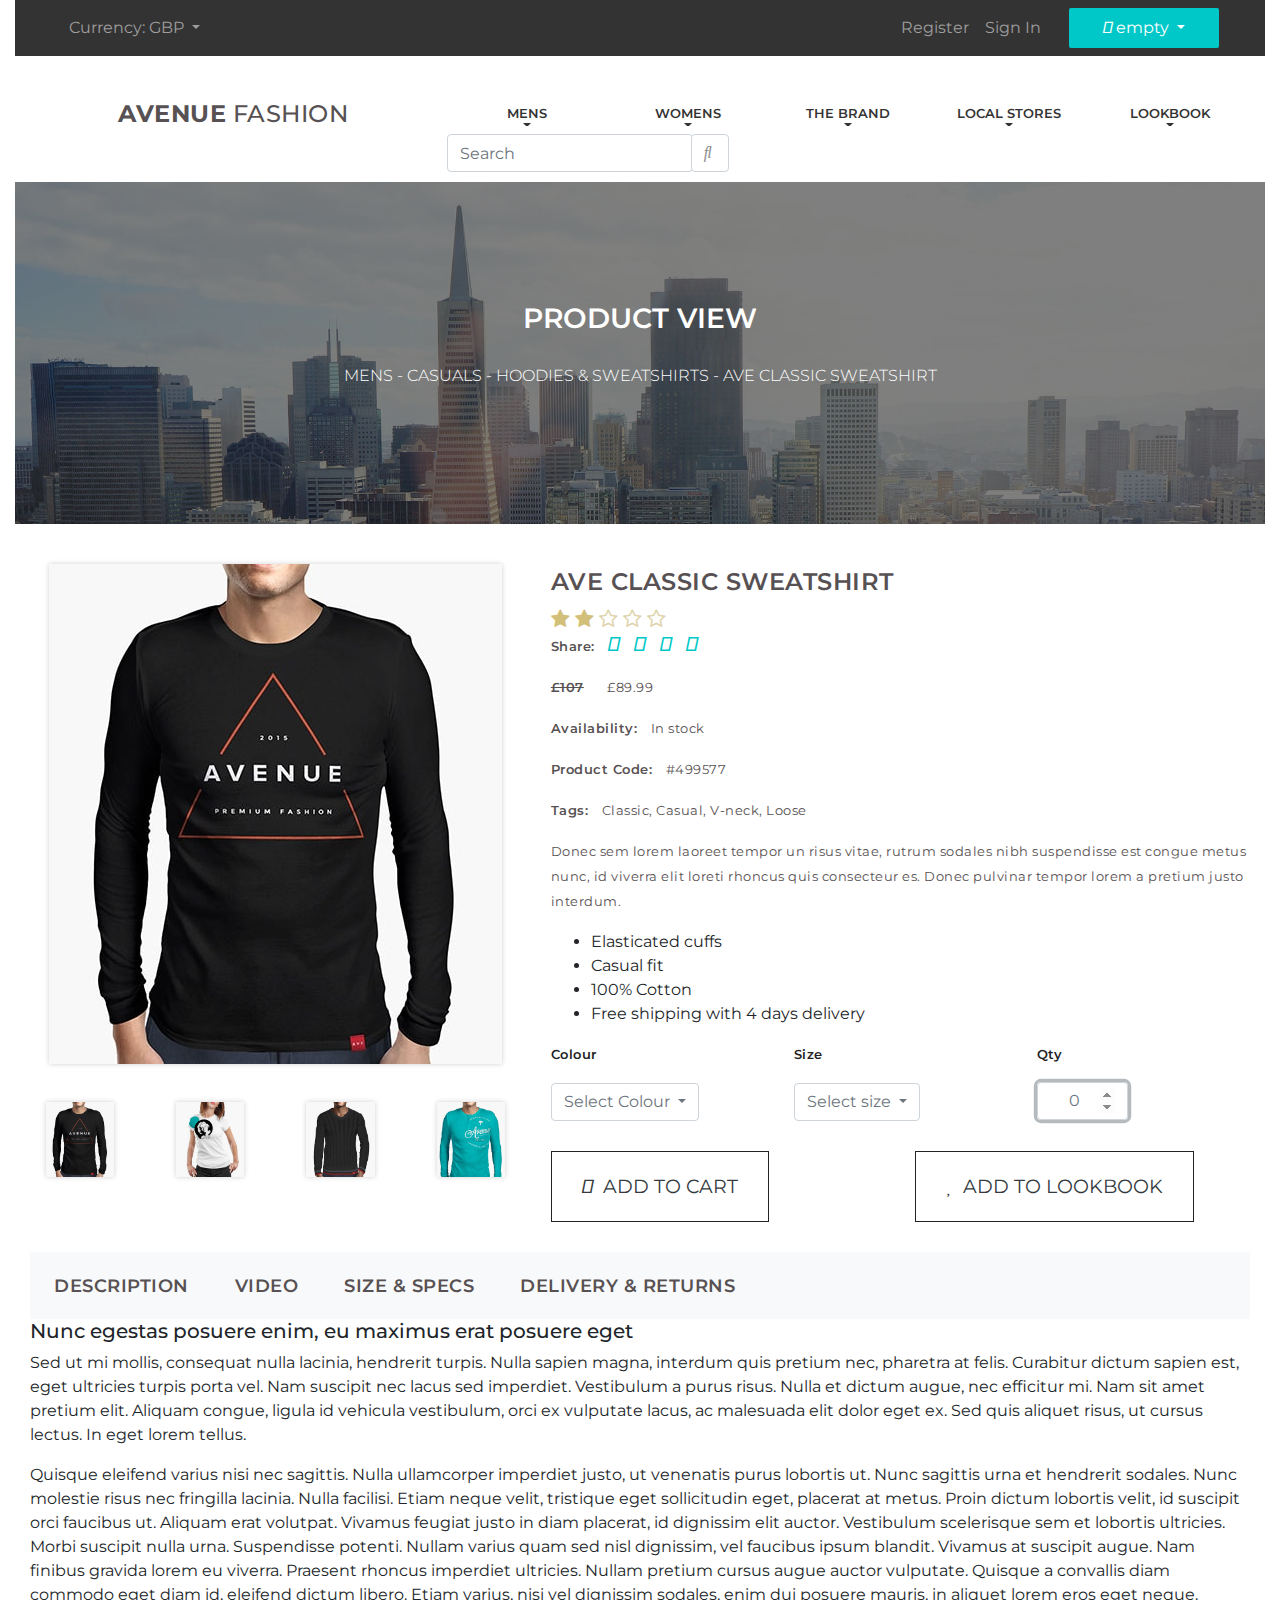
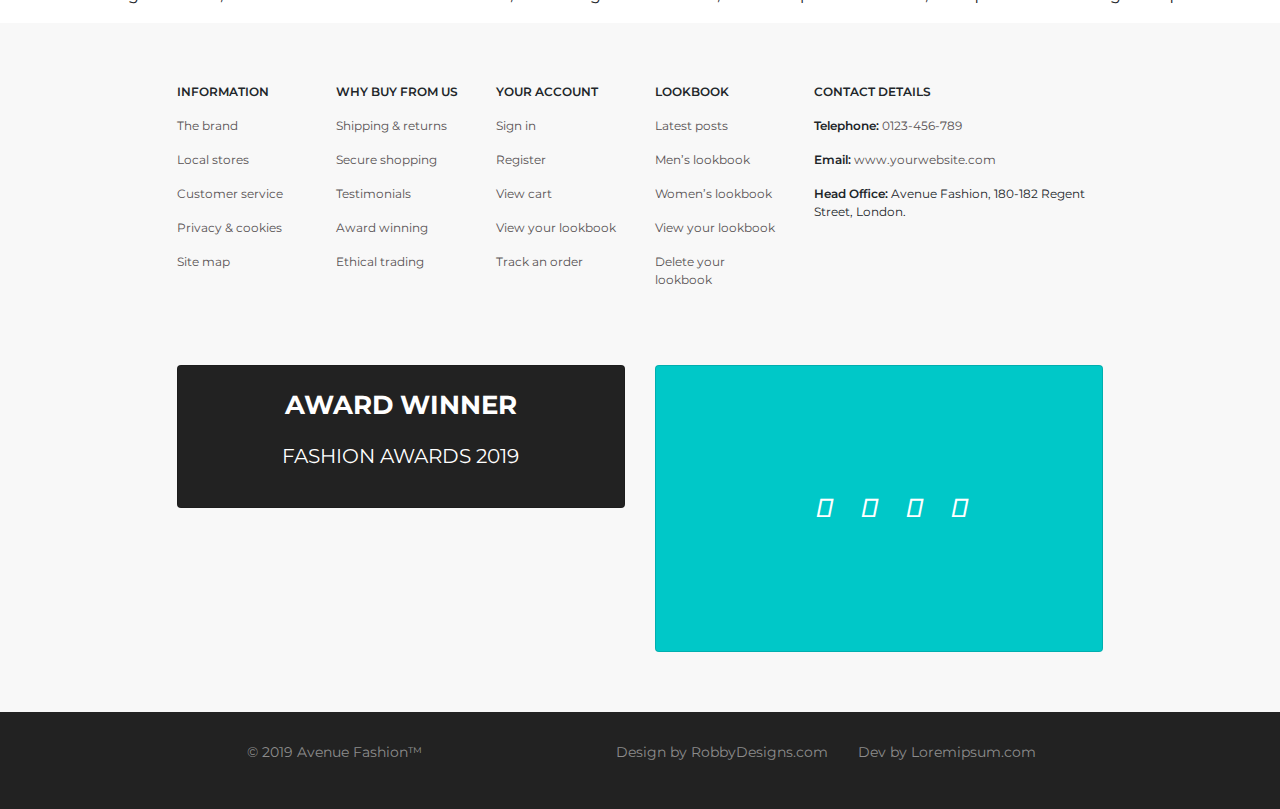
==== category.html @ 685e048b "fashions-1" ====
<!DOCTYPE html>
<html lang="en">
<head>
    <title>Shopping</title>
    <meta http-equiv="Content-Type" content="text/html; charset=utf-8"/>
    <meta name="description" content=""/>
    <meta name="keywords" content=""/>
    <meta name="viewport" content="initial-scale=1.0, width=device-width">
    
    <link rel="stylesheet" href="https://stackpath.bootstrapcdn.com/bootstrap/4.2.1/css/bootstrap.min.css" integrity="sha384-GJzZqFGwb1QTTN6wy59ffF1BuGJpLSa9DkKMp0DgiMDm4iYMj70gZWKYbI706tWS" crossorigin="anonymous">
    <link href="//netdna.bootstrapcdn.com/font-awesome/4.0.3/css/font-awesome.css" rel="stylesheet">
    <link href='https://fonts.googleapis.com/css?family=Montserrat:300,400,600,700|Roboto:400' rel='stylesheet' type='text/css'>
    <link rel="stylesheet" href="https://use.fontawesome.com/releases/v5.7.2/css/all.css" integrity="sha384-fnmOCqbTlWIlj8LyTjo7mOUStjsKC4pOpQbqyi7RrhN7udi9RwhKkMHpvLbHG9Sr" crossorigin="anonymous">
    
    <link rel="stylesheet" href="css/main.css" type="text/css"/>
</head>
<body>

<div class="container-fluid">
    <div class="menu-top container-fluid">
        <div class="container">
            <nav class="navbar navbar-expand-lg navbar-light">
                <button id="click-on" class="navbar-toggler" type="button" data-popup="true" data-toggle="collapse" data-target="#navbarSupportedContent" aria-controls="navbarSupportedContent" aria-expanded="false" aria-label="Toggle navigation">
                    <span class="navbar-toggler-icon"></span>
                </button>
                <div class="collapse navbar-collapse" id="navbarSupportedContent">
                    <ul class="navbar-nav mr-auto">
                        <li class="nav-item dropdown">
                            <a class="nav-link dropdown-toggle" href="#" id="navbarDropdown" role="button" data-toggle="dropdown" aria-haspopup="true" aria-expanded="false">
                                Currency: GBP
                            </a>
                            <div class="dropdown-menu" aria-labelledby="navbarDropdown">
                                <a class="dropdown-item" href="#">EURO</a>
                                <a class="dropdown-item" href="#">USD</a>
                                <a class="dropdown-item" href="#">RUR</a>
                            </div>
                        </li>
                    </ul>
                    <ul class="nav navbar-nav navbar-right">
                        <li class="nav-item">
                            <a class="nav-link" href="#">Register</a>
                        </li>
                        <li class="nav-item">
                            <a class="nav-link" href="#">Sign In</a>
                        </li>
                        <li class="nav-item dropdown table-active">
                            <a class="nav-link dropdown-toggle" href="#" id="navbarDropdown" role="button" data-toggle="dropdown" aria-haspopup="true" aria-expanded="false">
                                <i class="fas fa-shopping-cart"></i> empty
                            </a>
                        </li>
                    </ul>
                </div>
            </nav>
        </div>
    </div>

    <div class="headers container-fluid">
        <div class="row menu-row menu-row-brand">

            <div class="col-xl-4 col-md-12">
                <h1><span>avenue</span> fashion</h1>
            </div>
            <div class="col-xl-8 col-md-12">
                <div class="menu-nav">
                    <ul class="nav nav-pills mr-auto nav-justified flex-column flex-sm-column flex-xl-row">
                        <li class="nav-item active dropdown">
                            <a class="nav-link dropdown-toggle toggle-1" href="#" id="navbarDropdown" role="button" data-toggle="dropdown" aria-haspopup="true" aria-expanded="false">
                                mens
                            </a>
                            <div class="dropdown-menu" aria-labelledby="navbarDropdown">
                                <div class="row">
                                    <div class="col-6">
                                        <a class="dropdown-item active_title" href="#">casuals</a>
                                        <a class="dropdown-item" href="#">Jackets</a>
                                        <a class="dropdown-item" href="#">Hoodies & Sweatshirts</a>
                                        <a class="dropdown-item" href="#">Polo Shirts</a>
                                        <a class="dropdown-item" href="#">Sportswear</a>
                                        <a class="dropdown-item" href="#">Trousers & Chinos</a>
                                        <a class="dropdown-item" href="#">T-Shirts</a>

                                    </div>
                                    <div class="col-6">
                                        <a class="dropdown-item active_title" href="#">Formal</a>
                                        <a class="dropdown-item" href="#">Jackets</a>
                                        <a class="dropdown-item" href="#">Shirts</a>
                                        <a class="dropdown-item" href="#">Suits</a>
                                        <a class="dropdown-item" href="#">Sportswear</a>
                                    </div>
                                    <div class="sale">
                                        <p>Autumn sale!
                                            up to 50% off</p>
                                    </div>
                                </div>
                            </div>
                        </li>
                        <li class="nav-item active dropdown">
                            <a class="nav-link dropdown-toggle toggle-2" href="#" id="navbarDropdown" role="button" data-toggle="dropdown" aria-haspopup="true" aria-expanded="false">
                                womens
                            </a>
                            <div class="dropdown-menu" aria-labelledby="navbarDropdown">
                                <div class="row">
                                    <div class="col-6">
                                        <a class="dropdown-item active_title" href="#">casuals</a>
                                        <a class="dropdown-item" href="#">Jackets</a>
                                        <a class="dropdown-item" href="#">Dresses</a>
                                        <a class="dropdown-item" href="#">blouses</a>
                                        <a class="dropdown-item" href="#">tops</a>
                                        <a class="dropdown-item" href="#">pants</a>
                                        <a class="dropdown-item" href="#">T-Shirts</a>
                                    </div>
                                    <div class="col-6">
                                        <a class="dropdown-item active_title" href="#">Formal</a>
                                        <a class="dropdown-item" href="#">Jackets</a>
                                        <a class="dropdown-item" href="#">Shirts</a>
                                        <a class="dropdown-item" href="#">skirts</a>
                                        <a class="dropdown-item" href="#">Dresses</a>

                                    </div>
                                    <div class="sale">
                                        <p>Autumn sale!
                                            up to 50% off</p>
                                    </div>
                                </div>
                            </div>
                        </li>
                        <li class="nav-item active">
                            <a class="nav-link dropdown-toggle" href="index-brand.html" target="_blank">
                                <span>the brand</span>
                            </a>
                        </li>
                        <li class="nav-item active">
                            <a class="nav-link dropdown-toggle" href="index-stores.html" target="_blank" id="navbarDropdown" role="button"  aria-haspopup="true" aria-expanded="false">
                                <span>local stores</span>
                            </a>

                        </li>
                        <li class="nav-item active dropdown">
                            <a class="nav-link dropdown-toggle toggle" href="#" id="navbarDropdown" role="button" data-toggle="dropdown" aria-haspopup="true" aria-expanded="false">
                                Lookbook
                            </a>
                            <div class="dropdown-menu" aria-labelledby="navbarDropdown">
                                <div class="row">
                                    <div class="col-6">
                                        <a class="dropdown-item active_title" href="#">Lookbook</a>
                                        <a class="dropdown-item" href="#">Latest posts</a>
                                        <a class="dropdown-item" href="#">Women’s l’book</a>
                                        <a class="dropdown-item" href="#">Men’s l’book</a>
                                        <a class="dropdown-item" href="#">L’books RSS feed</a>
                                    </div>
                                    <div class="col-6">
                                        <a class="dropdown-item active_title" href="#">Lookbook</a>
                                        <a class="dropdown-item" href="#">View your l’book</a>
                                        <a class="dropdown-item" href="#">Delete your l’book</a>
                                    </div>
                                </div>
                            </div>
                        </li>
                        <form class="form-inline my-2 my-lg-0">
                            <input class="form-control mr-sm-2" type="search" placeholder="Search" aria-label="Search">
                            <button id="text-form" class="btn btn-outline-success my-2 my-sm-0" type="submit"><i class="fas fa-search"></i><a>Найти далее...</a></button>
                        </form>
                    </ul>
                </div>
            </div>
            <div class="col-xl-12 menu-img">
                <h3>Product view</h3>
                <p>mens - casuals - hoodies & sweatshirts - ave classic sweatshirt</p>
            </div>


        </div>

    </div>

    <div class="category-content container">
        <div class="row">
            <div class="col-lg-5 col-md-12">

                <div class="row">
                    <div class="img-1 col-lg-12">
                        <img class="mx-auto img-fluid zoomIn" src="img/item_1.jpg" alt="">

                </div>
                </div>

                <div class="row">
                    <div class="img-2 col-lg-12">

                        <img class="mx-auto img-fluid zoomIn" src="img/item_2.jpg" alt="">

                    </div>
                </div>

                <div class="row">
                    <div class="img-3 col-lg-12">

                        <img class="mx-auto img-fluid zoomIn" src="img/item_3.jpg" alt="">

                    </div>
                </div>

                <div class="row">
                    <div class="img-4 col-lg-12">

                        <img class="mx-auto img-fluid zoomIn" src="img/item_4.jpg" alt="">

                    </div>
                </div>

                <div class="row">
                    <div class="col-3">
                        <a class="nav-item nav-link active" id="link-5" href=""><img class="mx-auto img-fluid" src="img/item_1.jpg" alt=""></a>
                    </div>

                    <div class="col-3">

                        <a class="nav-item nav-link" id="link-6" href="#"><img class="mx-auto img-fluid" src="img/item_2.jpg" alt=""></a>

                    </div>

                    <div class="col-3">


                        <a class="nav-item nav-link" id="link-7" href="#"><img class="mx-auto img-fluid" src="img/item_3.jpg" alt=""></a>

                    </div>

                    <div class="col-3">

                        <a class="nav-item nav-link" id="link-8" href="#"><img class="mx-auto img-fluid" src="img/item_4.jpg" alt=""></a>
                    </div>

                </div>







            </div>
            <div class="col-lg-7 col-md-12">
<h4>Ave classic sweatshirt</h4>
<div class="category-stars">
    <div class="row">
            <div class="col-lg-12">
                <div class="star-rating">
                    <span class="fa fa-star-o" data-rating="1"></span>
                    <span class="fa fa-star-o" data-rating="2"></span>
                    <span class="fa fa-star-o" data-rating="3"></span>
                    <span class="fa fa-star-o" data-rating="4"></span>
                    <span class="fa fa-star-o" data-rating="5"></span>
                    <input type="hidden" name="whatever1" class="rating-value" value="2.56">
                </div>
            </div>
        </div>

                <p><span>Share:</span>

                <a href="#"><i class="fab fa-facebook-f"></i></a>
                <a href="#"><i class="fab fa-twitter"></i></a>
                <a href="#"><i class="fab fa-instagram"></i></a>
                <a href="#"><i class="fab fa-pinterest"></i></a>

                </p>

                <p class="category-price"><span>£107</span> £89.99</p>
                <p class="category-stock"><span>Availability:</span> In stock</p>
                <p class="category-code"><span>Product Code:</span> #499577</p>
                <p class="category-tags"><span>Tags:</span> Classic, Casual, V-neck, Loose</p>
                <p>Donec sem lorem laoreet tempor un risus vitae, rutrum sodales nibh suspendisse est congue metus nunc, id viverra elit loreti rhoncus quis consecteur es. Donec pulvinar tempor lorem a pretium justo interdum.</p>
                <ul>
                    <li>Elasticated cuffs</li>
                    <li>Casual fit</li>
                    <li>100% Cotton</li>
                    <li>Free shipping with 4 days delivery</li>

                </ul>

                <div class="category-dropdown row">
                    <div class="dropdown col-lg-4">
                        <p>Colour</p>
                        <a class="btn btn-outline-secondary dropdown-toggle" href="#" role="button" id="dropdownMenuLink" data-toggle="dropdown" aria-haspopup="true" aria-expanded="false">
                            Select Colour
                        </a>

                        <div class="dropdown-menu" aria-labelledby="dropdownMenuLink">
                            <a class="dropdown-item" href="#">black</a>
                            <a class="dropdown-item" href="#">white</a>
                            <a class="dropdown-item" href="#">blue</a>
                        </div>




                    </div>
                    <div class="dropdown col-lg-4">
                        <p>Size</p>
                        <a class="btn btn-outline-secondary dropdown-toggle" href="#" role="button" id="dropdownMenuLink" data-toggle="dropdown" aria-haspopup="true" aria-expanded="false">
                            Select size
                        </a>

                        <div class="dropdown-menu" aria-labelledby="dropdownMenuLink">
                            <a class="dropdown-item" href="#">xs</a>
                            <a class="dropdown-item" href="#">s</a>
                            <a class="dropdown-item" href="#">m</a>
                            <a class="dropdown-item" href="#">l</a>
                            <a class="dropdown-item" href="#">xl</a>
                            <a class="dropdown-item" href="#">xxl</a>
                        </div>




                    </div>
                    <div class="category-step col-lg-4">
                        <label class="category-form-label" for="category-form-step">Qty</label>
                        <div class="stepper stepper--style-3 js-spinner">
                            <input id="category-form-step" autofocus type="number" min="0" max="200" step="1" value="0" class="stepper-input btn btn-outline-secondary">
                        </div>
                    </div>
                </div>

    <div class="category-btn row">
                    <div class="btn-category  col-lg-6" id="btn-category-1">
                        <a href="#" class="btn btn-outline-dark"><i class="fas fa-shopping-cart"></i>Add to Cart</a>
                    </div>

                    <div class="btn-category  col-lg-6" id="btn-category-2">
                        <a href="#" class="btn btn-outline-dark"><i class="fas fa-heart"></i>Add to LookBook</a>
                    </div>
                </div>


    </div>
            </div>
        </div>

        <div class="row">
            <div class="col-12">
                <nav class="navbar navbar-expand-lg navbar-light bg-light">
                    <div class="navbar-nav">
                        <a class="nav-item nav-link active" id="link-1" href="">Description</a>
                        <a class="nav-item nav-link" id="link-2" href="#">Video</a>
                        <a class="nav-item nav-link" id="link-3" href="#">Size & Specs</a>
                        <a class="nav-item nav-link" id="link-4" href="#">Delivery & Returns</a>
                    </div>

                </nav>
            </div>
        </div>

        <div class="row">
            <div class="col-12 description" id="description">
                <h5>Nunc egestas posuere enim, eu maximus erat posuere eget</h5>
                <p>Sed ut mi mollis, consequat nulla lacinia, hendrerit turpis. Nulla sapien magna, interdum quis pretium nec, pharetra at felis. Curabitur dictum sapien est, eget ultricies turpis porta vel. Nam suscipit nec lacus sed imperdiet. Vestibulum a purus risus. Nulla et dictum augue, nec efficitur mi. Nam sit amet pretium elit. Aliquam congue, ligula id vehicula vestibulum, orci ex vulputate lacus, ac malesuada elit dolor eget ex. Sed quis aliquet risus, ut cursus lectus. In eget lorem tellus.</p>
                <p>Quisque eleifend varius nisi nec sagittis. Nulla ullamcorper imperdiet justo, ut venenatis purus lobortis ut. Nunc sagittis urna et hendrerit sodales. Nunc molestie risus nec fringilla lacinia. Nulla facilisi. Etiam neque velit, tristique eget sollicitudin eget, placerat at metus. Proin dictum lobortis velit, id suscipit orci faucibus ut. Aliquam erat volutpat. Vivamus feugiat justo in diam placerat, id dignissim elit auctor. Vestibulum scelerisque sem et lobortis ultricies. Morbi suscipit nulla urna. Suspendisse potenti. Nullam varius quam sed nisl dignissim, vel faucibus ipsum blandit. Vivamus at suscipit augue. Nam finibus gravida lorem eu viverra. Praesent rhoncus imperdiet ultricies. Nullam pretium cursus augue auctor vulputate. Quisque a convallis diam commodo eget diam id, eleifend dictum libero. Etiam varius, nisi vel dignissim sodales, enim dui posuere mauris, in aliquet lorem eros eget neque.</p>
            </div>
        </div>

        <div class="row">
            <div class="col-12 video" id="video">
                <p>Видео пока что нету!</p>
            </div>
        </div>

        <div class="row">
            <div class="col-12 size" id="size">
                <div class="table-responsive">
                    <table class="table">
                            <tr>
                               <td>Международный</td>
                                <td>XS</td>
                                <td>S</td>
                                <td>M</td>
                                <td>L</td>
                                <td>XL</td>
                                <td>XXL</td>
                                <td>XXXL</td>

                            </tr>
                        <tr>
                            <td>Мужские размеры</td>
                            <td>40–42</td>
                            <td>42–44</td>
                            <td>44–46</td>
                            <td>48–50</td>
                            <td>52–54</td>
                            <td>54–56</td>
                            <td>56–58</td>

                        </tr>
                        <tr>
                            <td>Женские размеры</td>
                            <td>38–40</td>
                            <td>42–44</td>
                            <td>44–46</td>
                            <td>46–48</td>
                            <td>48–50</td>
                            <td>50–52</td>
                            <td>52–54</td>


                        </tr>
                    </table>
                </div>
            </div>
        </div>

        <div class="row">
            <div class="col-12 delivery" id="delivery">
                <p>Напишите первый отзыв!</p>
            </div>
        </div>
</div>
</div>
<footer>
   <div class="footer-content container-fluid">
     <div class="row">
       <div class="col-xl-10 col-lg-11 mx-auto">

           <div class="row">

           <div class="footer-links col-xl-2 col-lg-4 col-md-6 col-sm-12">
               <p class="footer-title">Information</p>
               <p><a href="#">The brand</a></p>
               <p><a href="#">Local stores</a></p>
               <p><a href="#">Customer service</a></p>
               <p><a href="#">Privacy & cookies</a></p>
               <p><a href="#">Site map</a></p>
           </div>
           <div class="footer-links col-xl-2 col-lg-4 col-md-6 col-sm-12">
               <p class="footer-title">Why buy from us</p>
               <p><a href="#">Shipping & returns</a></p>
               <p><a href="#">Secure shopping</a></p>
               <p><a href="#">Testimonials</a></p>
               <p><a href="#">Award winning</a></p>
               <p><a href="#">Ethical trading</a></p>
           </div>
           <div class="footer-links col-xl-2 col-lg-4 col-md-6 col-sm-12">
               <p class="footer-title">Your account</p>
               <p><a href="#">Sign in</a></p>
               <p><a href="#">Register</a></p>
               <p><a href="#">View cart</a></p>
               <p><a href="#">View your lookbook</a></p>
               <p><a href="#">Track an order</a></p>
           </div>
           <div class="footer-links col-xl-2 col-lg-4 col-md-6 col-sm-12">
               <p class="footer-title">Lookbook</p>
               <p><a href="#">Latest posts</a></p>
               <p><a href="#">Men’s lookbook</a></p>
               <p><a href="#">Women’s lookbook</a></p>
               <p><a href="#">View your lookbook</a></p>
               <p><a href="#">Delete your lookbook</a></p>
           </div>

           <div class="footer-links col-xl-4 col-lg-4 col-md-6 col-sm-12">
               <p class="footer-title">contact details</p>
               <p><span>Telephone:</span><a href="tel:+0123-456-789"> 0123-456-789</a></p>
               <p><span>Email:</span><a href="#"> www.yourwebsite.com</a></p>
               <p><span>Head Office:</span> Avenue Fashion,
                   180-182 Regent Street, London.</p>
           </div>

       </div>

           <div class="row">
               <div class="col-xl-6 col-lg-12 col-md-12 col-sm-12">
                   <div class="footer-banner card">
                   <p class="banner-title">award winner</p>
                   <p>fashion awards 2019</p>
                   </div>
               </div>
               <div class="col-xl-6 col-lg-12 col-md-12 col-sm-12">
                   <div class="footer-icon card">
                       <div class="footer-icons">

                           <a href="#"><i class="fab fa-facebook-f"></i></a>
                           <a href="#"><i class="fab fa-twitter"></i></a>
                           <a href="#"><i class="fab fa-instagram"></i></a>
                           <a href="#"><i class="fab fa-pinterest"></i></a>
                   </div>
               </div>
               </div>

           </div>


               </div>
     </div>
       <div class="row footer-container">
           <div class="col-xl-4 col-lg-12">
                       <p>© 2019 Avenue Fashion™</p>
                   </div>
                   <div class="col-xl-4 col-lg-12">
                       <p>Design by RobbyDesigns.com</p>
                   </div>
                   <div class="col-xl-4 col-lg-12">
                       <p>Dev by Loremipsum.com</p>
                   </div>
       </div>
           </div>
</footer>
<script src="https://ajax.googleapis.com/ajax/libs/jquery/3.3.1/jquery.min.js"></script>
<script src="js/main.js"></script>
<script src="js/button.js"></script>
<script src="js/show.js"></script>
<script src="js/stepper.js"></script>
<script src="js/star-rating.js" type="text/javascript"></script>
<script src="js/descript.js" type="text/javascript"></script>
<script src="js/carousel.js" type="text/javascript"></script>
<script src="js/lookbook.js" type="text/javascript"></script>
</body>
</html>
---- css/main.css ----
:root {
  --blue: #00c8c8;
  --indigo: #6610f2;
  --purple: #6f42c1;
  --pink: #ca4c7a;
  --red: #cc2eaa;
  --orange: #fd7e14;
  --yellow: #d2bf79;
  --green: #2ecc71;
  --teal: #20c997;
  --cyan: #17a2b8;
  --white: #fff;
  --gray: #6c757d;
  --gray-dark: #343a40;
  --primary: #00c8c8;
  --secondary: #6c757d;
  --success: #2ecc71;
  --info: #17a2b8;
  --warning: #d2bf79;
  --danger: #cc2eaa;
  --light: #f8f9fa;
  --dark: #343a40;
  --breakpoint-xs: 0;
  --breakpoint-sm: 576px;
  --breakpoint-md: 768px;
  --breakpoint-lg: 992px;
  --breakpoint-xl: 1200px;
  --font-family-sans-serif: -apple-system, BlinkMacSystemFont, "Segoe UI", Roboto, "Helvetica Neue", Arial, "Noto Sans", sans-serif, "Apple Color Emoji", "Segoe UI Emoji", "Segoe UI Symbol", "Noto Color Emoji";
  --font-family-monospace: SFMono-Regular, Menlo, Monaco, Consolas, "Liberation Mono", "Courier New", monospace; }

*,
*::before,
*::after {
  box-sizing: border-box; }

html {
  font-family: sans-serif;
  line-height: 1.15;
  -webkit-text-size-adjust: 100%;
  -webkit-tap-highlight-color: rgba(0, 0, 0, 0); }

article, aside, figcaption, figure, footer, header, hgroup, main, nav, section {
  display: block; }

body {
  margin: 0;
  font-family: -apple-system, BlinkMacSystemFont, "Segoe UI", Roboto, "Helvetica Neue", Arial, "Noto Sans", sans-serif, "Apple Color Emoji", "Segoe UI Emoji", "Segoe UI Symbol", "Noto Color Emoji";
  font-size: 1rem;
  font-weight: 400;
  line-height: 1.5;
  color: #212529;
  text-align: left;
  background-color: #fff; }

[tabindex="-1"]:focus {
  outline: 0 !important; }

hr {
  box-sizing: content-box;
  height: 0;
  overflow: visible; }

h1, h2, h3, h4, h5, h6 {
  margin-top: 0;
  margin-bottom: 0.5rem; }

p {
  margin-top: 0;
  margin-bottom: 1rem; }

abbr[title],
abbr[data-original-title] {
  text-decoration: underline;
  -webkit-text-decoration: underline dotted;
          text-decoration: underline dotted;
  cursor: help;
  border-bottom: 0;
  text-decoration-skip-ink: none; }

address {
  margin-bottom: 1rem;
  font-style: normal;
  line-height: inherit; }

ol,
ul,
dl {
  margin-top: 0;
  margin-bottom: 1rem; }

ol ol,
ul ul,
ol ul,
ul ol {
  margin-bottom: 0; }

dt {
  font-weight: 700; }

dd {
  margin-bottom: .5rem;
  margin-left: 0; }

blockquote {
  margin: 0 0 1rem; }

b,
strong {
  font-weight: bolder; }

small {
  font-size: 80%; }

sub,
sup {
  position: relative;
  font-size: 75%;
  line-height: 0;
  vertical-align: baseline; }

sub {
  bottom: -.25em; }

sup {
  top: -.5em; }

a {
  color: #00c8c8;
  text-decoration: none;
  background-color: transparent; }
  a:hover {
    color: #007c7c;
    text-decoration: underline; }

a:not([href]):not([tabindex]) {
  color: inherit;
  text-decoration: none; }
  a:not([href]):not([tabindex]):hover, a:not([href]):not([tabindex]):focus {
    color: inherit;
    text-decoration: none; }
  a:not([href]):not([tabindex]):focus {
    outline: 0; }

pre,
code,
kbd,
samp {
  font-family: SFMono-Regular, Menlo, Monaco, Consolas, "Liberation Mono", "Courier New", monospace;
  font-size: 1em; }

pre {
  margin-top: 0;
  margin-bottom: 1rem;
  overflow: auto; }

figure {
  margin: 0 0 1rem; }

img {
  vertical-align: middle;
  border-style: none; }

svg {
  overflow: hidden;
  vertical-align: middle; }

table {
  border-collapse: collapse; }

caption {
  padding-top: 0.75rem;
  padding-bottom: 0.75rem;
  color: #6c757d;
  text-align: left;
  caption-side: bottom; }

th {
  text-align: inherit; }

label {
  display: inline-block;
  margin-bottom: 0.5rem; }

button {
  border-radius: 0; }

button:focus {
  outline: 1px dotted;
  outline: 5px auto -webkit-focus-ring-color; }

input,
button,
select,
optgroup,
textarea {
  margin: 0;
  font-family: inherit;
  font-size: inherit;
  line-height: inherit; }

button,
input {
  overflow: visible; }

button,
select {
  text-transform: none; }

button,
[type="button"],
[type="reset"],
[type="submit"] {
  -webkit-appearance: button; }

button::-moz-focus-inner,
[type="button"]::-moz-focus-inner,
[type="reset"]::-moz-focus-inner,
[type="submit"]::-moz-focus-inner {
  padding: 0;
  border-style: none; }

input[type="radio"],
input[type="checkbox"] {
  box-sizing: border-box;
  padding: 0; }

input[type="date"],
input[type="time"],
input[type="datetime-local"],
input[type="month"] {
  -webkit-appearance: listbox; }

textarea {
  overflow: auto;
  resize: vertical; }

fieldset {
  min-width: 0;
  padding: 0;
  margin: 0;
  border: 0; }

legend {
  display: block;
  width: 100%;
  max-width: 100%;
  padding: 0;
  margin-bottom: .5rem;
  font-size: 1.5rem;
  line-height: inherit;
  color: inherit;
  white-space: normal; }

progress {
  vertical-align: baseline; }

[type="number"]::-webkit-inner-spin-button,
[type="number"]::-webkit-outer-spin-button {
  height: auto; }

[type="search"] {
  outline-offset: -2px;
  -webkit-appearance: none; }

[type="search"]::-webkit-search-decoration {
  -webkit-appearance: none; }

::-webkit-file-upload-button {
  font: inherit;
  -webkit-appearance: button; }

output {
  display: inline-block; }

summary {
  display: list-item;
  cursor: pointer; }

template {
  display: none; }

[hidden] {
  display: none !important; }

h1, h2, h3, h4, h5, h6,
.h1, .h2, .h3, .h4, .h5, .h6 {
  margin-bottom: 0.5rem;
  font-family: inherit;
  font-weight: 500;
  line-height: 1.2;
  color: inherit; }

h1, .h1 {
  font-size: 2.5rem; }

h2, .h2 {
  font-size: 2rem; }

h3, .h3 {
  font-size: 1.75rem; }

h4, .h4 {
  font-size: 1.5rem; }

h5, .h5 {
  font-size: 1.25rem; }

h6, .h6 {
  font-size: 1rem; }

.lead {
  font-size: 1.25rem;
  font-weight: 300; }

.display-1 {
  font-size: 6rem;
  font-weight: 300;
  line-height: 1.2; }

.display-2 {
  font-size: 5.5rem;
  font-weight: 300;
  line-height: 1.2; }

.display-3 {
  font-size: 4.5rem;
  font-weight: 300;
  line-height: 1.2; }

.display-4 {
  font-size: 3.5rem;
  font-weight: 300;
  line-height: 1.2; }

hr {
  margin-top: 1rem;
  margin-bottom: 1rem;
  border: 0;
  border-top: 1px solid rgba(0, 0, 0, 0.1); }

small,
.small {
  font-size: 80%;
  font-weight: 400; }

mark,
.mark {
  padding: 0.2em;
  background-color: #fcf8e3; }

.list-unstyled {
  padding-left: 0;
  list-style: none; }

.list-inline {
  padding-left: 0;
  list-style: none; }

.list-inline-item {
  display: inline-block; }
  .list-inline-item:not(:last-child) {
    margin-right: 0.5rem; }

.initialism {
  font-size: 90%;
  text-transform: uppercase; }

.blockquote {
  margin-bottom: 1rem;
  font-size: 1.25rem; }

.blockquote-footer {
  display: block;
  font-size: 80%;
  color: #6c757d; }
  .blockquote-footer::before {
    content: "\2014\00A0"; }

.img-fluid {
  max-width: 100%;
  height: auto; }

.img-thumbnail {
  padding: 0.25rem;
  background-color: #fff;
  border: 1px solid #dee2e6;
  border-radius: 0.25rem;
  max-width: 100%;
  height: auto; }

.figure {
  display: inline-block; }

.figure-img {
  margin-bottom: 0.5rem;
  line-height: 1; }

.figure-caption {
  font-size: 90%;
  color: #6c757d; }

code {
  font-size: 87.5%;
  color: #ca4c7a;
  word-break: break-word; }
  a > code {
    color: inherit; }

kbd {
  padding: 0.2rem 0.4rem;
  font-size: 87.5%;
  color: #fff;
  background-color: #212529;
  border-radius: 0.2rem; }
  kbd kbd {
    padding: 0;
    font-size: 100%;
    font-weight: 700; }

pre {
  display: block;
  font-size: 87.5%;
  color: #212529; }
  pre code {
    font-size: inherit;
    color: inherit;
    word-break: normal; }

.pre-scrollable {
  max-height: 340px;
  overflow-y: scroll; }

.container {
  width: 100%;
  padding-right: 15px;
  padding-left: 15px;
  margin-right: auto;
  margin-left: auto; }
  @media (min-width: 576px) {
    .container {
      max-width: 540px; } }
  @media (min-width: 768px) {
    .container {
      max-width: 720px; } }
  @media (min-width: 992px) {
    .container {
      max-width: 960px; } }
  @media (min-width: 1200px) {
    .container {
      max-width: 1140px; } }

.container-fluid {
  width: 100%;
  padding-right: 15px;
  padding-left: 15px;
  margin-right: auto;
  margin-left: auto; }

.row {
  display: -ms-flexbox;
  display: flex;
  -ms-flex-wrap: wrap;
      flex-wrap: wrap;
  margin-right: -15px;
  margin-left: -15px; }

.no-gutters {
  margin-right: 0;
  margin-left: 0; }
  .no-gutters > .col,
  .no-gutters > [class*="col-"] {
    padding-right: 0;
    padding-left: 0; }

.col-1, .col-2, .col-3, .col-4, .col-5, .col-6, .col-7, .col-8, .col-9, .col-10, .col-11, .col-12, .col,
.col-auto, .col-sm-1, .col-sm-2, .col-sm-3, .col-sm-4, .col-sm-5, .col-sm-6, .col-sm-7, .col-sm-8, .col-sm-9, .col-sm-10, .col-sm-11, .col-sm-12, .col-sm,
.col-sm-auto, .col-md-1, .col-md-2, .col-md-3, .col-md-4, .col-md-5, .col-md-6, .col-md-7, .col-md-8, .col-md-9, .col-md-10, .col-md-11, .col-md-12, .col-md,
.col-md-auto, .col-lg-1, .col-lg-2, .col-lg-3, .col-lg-4, .col-lg-5, .col-lg-6, .col-lg-7, .col-lg-8, .col-lg-9, .col-lg-10, .col-lg-11, .col-lg-12, .col-lg,
.col-lg-auto, .col-xl-1, .col-xl-2, .col-xl-3, .col-xl-4, .col-xl-5, .col-xl-6, .col-xl-7, .col-xl-8, .col-xl-9, .col-xl-10, .col-xl-11, .col-xl-12, .col-xl,
.col-xl-auto {
  position: relative;
  width: 100%;
  padding-right: 15px;
  padding-left: 15px; }

.col {
  -ms-flex-preferred-size: 0;
      flex-basis: 0;
  -ms-flex-positive: 1;
      flex-grow: 1;
  max-width: 100%; }

.col-auto {
  -ms-flex: 0 0 auto;
      flex: 0 0 auto;
  width: auto;
  max-width: 100%; }

.col-1 {
  -ms-flex: 0 0 8.33333%;
      flex: 0 0 8.33333%;
  max-width: 8.33333%; }

.col-2 {
  -ms-flex: 0 0 16.66667%;
      flex: 0 0 16.66667%;
  max-width: 16.66667%; }

.col-3 {
  -ms-flex: 0 0 25%;
      flex: 0 0 25%;
  max-width: 25%; }

.col-4 {
  -ms-flex: 0 0 33.33333%;
      flex: 0 0 33.33333%;
  max-width: 33.33333%; }

.col-5 {
  -ms-flex: 0 0 41.66667%;
      flex: 0 0 41.66667%;
  max-width: 41.66667%; }

.col-6 {
  -ms-flex: 0 0 50%;
      flex: 0 0 50%;
  max-width: 50%; }

.col-7 {
  -ms-flex: 0 0 58.33333%;
      flex: 0 0 58.33333%;
  max-width: 58.33333%; }

.col-8 {
  -ms-flex: 0 0 66.66667%;
      flex: 0 0 66.66667%;
  max-width: 66.66667%; }

.col-9 {
  -ms-flex: 0 0 75%;
      flex: 0 0 75%;
  max-width: 75%; }

.col-10 {
  -ms-flex: 0 0 83.33333%;
      flex: 0 0 83.33333%;
  max-width: 83.33333%; }

.col-11 {
  -ms-flex: 0 0 91.66667%;
      flex: 0 0 91.66667%;
  max-width: 91.66667%; }

.col-12 {
  -ms-flex: 0 0 100%;
      flex: 0 0 100%;
  max-width: 100%; }

.order-first {
  -ms-flex-order: -1;
      order: -1; }

.order-last {
  -ms-flex-order: 13;
      order: 13; }

.order-0 {
  -ms-flex-order: 0;
      order: 0; }

.order-1 {
  -ms-flex-order: 1;
      order: 1; }

.order-2 {
  -ms-flex-order: 2;
      order: 2; }

.order-3 {
  -ms-flex-order: 3;
      order: 3; }

.order-4 {
  -ms-flex-order: 4;
      order: 4; }

.order-5 {
  -ms-flex-order: 5;
      order: 5; }

.order-6 {
  -ms-flex-order: 6;
      order: 6; }

.order-7 {
  -ms-flex-order: 7;
      order: 7; }

.order-8 {
  -ms-flex-order: 8;
      order: 8; }

.order-9 {
  -ms-flex-order: 9;
      order: 9; }

.order-10 {
  -ms-flex-order: 10;
      order: 10; }

.order-11 {
  -ms-flex-order: 11;
      order: 11; }

.order-12 {
  -ms-flex-order: 12;
      order: 12; }

.offset-1 {
  margin-left: 8.33333%; }

.offset-2 {
  margin-left: 16.66667%; }

.offset-3 {
  margin-left: 25%; }

.offset-4 {
  margin-left: 33.33333%; }

.offset-5 {
  margin-left: 41.66667%; }

.offset-6 {
  margin-left: 50%; }

.offset-7 {
  margin-left: 58.33333%; }

.offset-8 {
  margin-left: 66.66667%; }

.offset-9 {
  margin-left: 75%; }

.offset-10 {
  margin-left: 83.33333%; }

.offset-11 {
  margin-left: 91.66667%; }

@media (min-width: 576px) {
  .col-sm {
    -ms-flex-preferred-size: 0;
        flex-basis: 0;
    -ms-flex-positive: 1;
        flex-grow: 1;
    max-width: 100%; }
  .col-sm-auto {
    -ms-flex: 0 0 auto;
        flex: 0 0 auto;
    width: auto;
    max-width: 100%; }
  .col-sm-1 {
    -ms-flex: 0 0 8.33333%;
        flex: 0 0 8.33333%;
    max-width: 8.33333%; }
  .col-sm-2 {
    -ms-flex: 0 0 16.66667%;
        flex: 0 0 16.66667%;
    max-width: 16.66667%; }
  .col-sm-3 {
    -ms-flex: 0 0 25%;
        flex: 0 0 25%;
    max-width: 25%; }
  .col-sm-4 {
    -ms-flex: 0 0 33.33333%;
        flex: 0 0 33.33333%;
    max-width: 33.33333%; }
  .col-sm-5 {
    -ms-flex: 0 0 41.66667%;
        flex: 0 0 41.66667%;
    max-width: 41.66667%; }
  .col-sm-6 {
    -ms-flex: 0 0 50%;
        flex: 0 0 50%;
    max-width: 50%; }
  .col-sm-7 {
    -ms-flex: 0 0 58.33333%;
        flex: 0 0 58.33333%;
    max-width: 58.33333%; }
  .col-sm-8 {
    -ms-flex: 0 0 66.66667%;
        flex: 0 0 66.66667%;
    max-width: 66.66667%; }
  .col-sm-9 {
    -ms-flex: 0 0 75%;
        flex: 0 0 75%;
    max-width: 75%; }
  .col-sm-10 {
    -ms-flex: 0 0 83.33333%;
        flex: 0 0 83.33333%;
    max-width: 83.33333%; }
  .col-sm-11 {
    -ms-flex: 0 0 91.66667%;
        flex: 0 0 91.66667%;
    max-width: 91.66667%; }
  .col-sm-12 {
    -ms-flex: 0 0 100%;
        flex: 0 0 100%;
    max-width: 100%; }
  .order-sm-first {
    -ms-flex-order: -1;
        order: -1; }
  .order-sm-last {
    -ms-flex-order: 13;
        order: 13; }
  .order-sm-0 {
    -ms-flex-order: 0;
        order: 0; }
  .order-sm-1 {
    -ms-flex-order: 1;
        order: 1; }
  .order-sm-2 {
    -ms-flex-order: 2;
        order: 2; }
  .order-sm-3 {
    -ms-flex-order: 3;
        order: 3; }
  .order-sm-4 {
    -ms-flex-order: 4;
        order: 4; }
  .order-sm-5 {
    -ms-flex-order: 5;
        order: 5; }
  .order-sm-6 {
    -ms-flex-order: 6;
        order: 6; }
  .order-sm-7 {
    -ms-flex-order: 7;
        order: 7; }
  .order-sm-8 {
    -ms-flex-order: 8;
        order: 8; }
  .order-sm-9 {
    -ms-flex-order: 9;
        order: 9; }
  .order-sm-10 {
    -ms-flex-order: 10;
        order: 10; }
  .order-sm-11 {
    -ms-flex-order: 11;
        order: 11; }
  .order-sm-12 {
    -ms-flex-order: 12;
        order: 12; }
  .offset-sm-0 {
    margin-left: 0; }
  .offset-sm-1 {
    margin-left: 8.33333%; }
  .offset-sm-2 {
    margin-left: 16.66667%; }
  .offset-sm-3 {
    margin-left: 25%; }
  .offset-sm-4 {
    margin-left: 33.33333%; }
  .offset-sm-5 {
    margin-left: 41.66667%; }
  .offset-sm-6 {
    margin-left: 50%; }
  .offset-sm-7 {
    margin-left: 58.33333%; }
  .offset-sm-8 {
    margin-left: 66.66667%; }
  .offset-sm-9 {
    margin-left: 75%; }
  .offset-sm-10 {
    margin-left: 83.33333%; }
  .offset-sm-11 {
    margin-left: 91.66667%; } }

@media (min-width: 768px) {
  .col-md {
    -ms-flex-preferred-size: 0;
        flex-basis: 0;
    -ms-flex-positive: 1;
        flex-grow: 1;
    max-width: 100%; }
  .col-md-auto {
    -ms-flex: 0 0 auto;
        flex: 0 0 auto;
    width: auto;
    max-width: 100%; }
  .col-md-1 {
    -ms-flex: 0 0 8.33333%;
        flex: 0 0 8.33333%;
    max-width: 8.33333%; }
  .col-md-2 {
    -ms-flex: 0 0 16.66667%;
        flex: 0 0 16.66667%;
    max-width: 16.66667%; }
  .col-md-3 {
    -ms-flex: 0 0 25%;
        flex: 0 0 25%;
    max-width: 25%; }
  .col-md-4 {
    -ms-flex: 0 0 33.33333%;
        flex: 0 0 33.33333%;
    max-width: 33.33333%; }
  .col-md-5 {
    -ms-flex: 0 0 41.66667%;
        flex: 0 0 41.66667%;
    max-width: 41.66667%; }
  .col-md-6 {
    -ms-flex: 0 0 50%;
        flex: 0 0 50%;
    max-width: 50%; }
  .col-md-7 {
    -ms-flex: 0 0 58.33333%;
        flex: 0 0 58.33333%;
    max-width: 58.33333%; }
  .col-md-8 {
    -ms-flex: 0 0 66.66667%;
        flex: 0 0 66.66667%;
    max-width: 66.66667%; }
  .col-md-9 {
    -ms-flex: 0 0 75%;
        flex: 0 0 75%;
    max-width: 75%; }
  .col-md-10 {
    -ms-flex: 0 0 83.33333%;
        flex: 0 0 83.33333%;
    max-width: 83.33333%; }
  .col-md-11 {
    -ms-flex: 0 0 91.66667%;
        flex: 0 0 91.66667%;
    max-width: 91.66667%; }
  .col-md-12 {
    -ms-flex: 0 0 100%;
        flex: 0 0 100%;
    max-width: 100%; }
  .order-md-first {
    -ms-flex-order: -1;
        order: -1; }
  .order-md-last {
    -ms-flex-order: 13;
        order: 13; }
  .order-md-0 {
    -ms-flex-order: 0;
        order: 0; }
  .order-md-1 {
    -ms-flex-order: 1;
        order: 1; }
  .order-md-2 {
    -ms-flex-order: 2;
        order: 2; }
  .order-md-3 {
    -ms-flex-order: 3;
        order: 3; }
  .order-md-4 {
    -ms-flex-order: 4;
        order: 4; }
  .order-md-5 {
    -ms-flex-order: 5;
        order: 5; }
  .order-md-6 {
    -ms-flex-order: 6;
        order: 6; }
  .order-md-7 {
    -ms-flex-order: 7;
        order: 7; }
  .order-md-8 {
    -ms-flex-order: 8;
        order: 8; }
  .order-md-9 {
    -ms-flex-order: 9;
        order: 9; }
  .order-md-10 {
    -ms-flex-order: 10;
        order: 10; }
  .order-md-11 {
    -ms-flex-order: 11;
        order: 11; }
  .order-md-12 {
    -ms-flex-order: 12;
        order: 12; }
  .offset-md-0 {
    margin-left: 0; }
  .offset-md-1 {
    margin-left: 8.33333%; }
  .offset-md-2 {
    margin-left: 16.66667%; }
  .offset-md-3 {
    margin-left: 25%; }
  .offset-md-4 {
    margin-left: 33.33333%; }
  .offset-md-5 {
    margin-left: 41.66667%; }
  .offset-md-6 {
    margin-left: 50%; }
  .offset-md-7 {
    margin-left: 58.33333%; }
  .offset-md-8 {
    margin-left: 66.66667%; }
  .offset-md-9 {
    margin-left: 75%; }
  .offset-md-10 {
    margin-left: 83.33333%; }
  .offset-md-11 {
    margin-left: 91.66667%; } }

@media (min-width: 992px) {
  .col-lg {
    -ms-flex-preferred-size: 0;
        flex-basis: 0;
    -ms-flex-positive: 1;
        flex-grow: 1;
    max-width: 100%; }
  .col-lg-auto {
    -ms-flex: 0 0 auto;
        flex: 0 0 auto;
    width: auto;
    max-width: 100%; }
  .col-lg-1 {
    -ms-flex: 0 0 8.33333%;
        flex: 0 0 8.33333%;
    max-width: 8.33333%; }
  .col-lg-2 {
    -ms-flex: 0 0 16.66667%;
        flex: 0 0 16.66667%;
    max-width: 16.66667%; }
  .col-lg-3 {
    -ms-flex: 0 0 25%;
        flex: 0 0 25%;
    max-width: 25%; }
  .col-lg-4 {
    -ms-flex: 0 0 33.33333%;
        flex: 0 0 33.33333%;
    max-width: 33.33333%; }
  .col-lg-5 {
    -ms-flex: 0 0 41.66667%;
        flex: 0 0 41.66667%;
    max-width: 41.66667%; }
  .col-lg-6 {
    -ms-flex: 0 0 50%;
        flex: 0 0 50%;
    max-width: 50%; }
  .col-lg-7 {
    -ms-flex: 0 0 58.33333%;
        flex: 0 0 58.33333%;
    max-width: 58.33333%; }
  .col-lg-8 {
    -ms-flex: 0 0 66.66667%;
        flex: 0 0 66.66667%;
    max-width: 66.66667%; }
  .col-lg-9 {
    -ms-flex: 0 0 75%;
        flex: 0 0 75%;
    max-width: 75%; }
  .col-lg-10 {
    -ms-flex: 0 0 83.33333%;
        flex: 0 0 83.33333%;
    max-width: 83.33333%; }
  .col-lg-11 {
    -ms-flex: 0 0 91.66667%;
        flex: 0 0 91.66667%;
    max-width: 91.66667%; }
  .col-lg-12 {
    -ms-flex: 0 0 100%;
        flex: 0 0 100%;
    max-width: 100%; }
  .order-lg-first {
    -ms-flex-order: -1;
        order: -1; }
  .order-lg-last {
    -ms-flex-order: 13;
        order: 13; }
  .order-lg-0 {
    -ms-flex-order: 0;
        order: 0; }
  .order-lg-1 {
    -ms-flex-order: 1;
        order: 1; }
  .order-lg-2 {
    -ms-flex-order: 2;
        order: 2; }
  .order-lg-3 {
    -ms-flex-order: 3;
        order: 3; }
  .order-lg-4 {
    -ms-flex-order: 4;
        order: 4; }
  .order-lg-5 {
    -ms-flex-order: 5;
        order: 5; }
  .order-lg-6 {
    -ms-flex-order: 6;
        order: 6; }
  .order-lg-7 {
    -ms-flex-order: 7;
        order: 7; }
  .order-lg-8 {
    -ms-flex-order: 8;
        order: 8; }
  .order-lg-9 {
    -ms-flex-order: 9;
        order: 9; }
  .order-lg-10 {
    -ms-flex-order: 10;
        order: 10; }
  .order-lg-11 {
    -ms-flex-order: 11;
        order: 11; }
  .order-lg-12 {
    -ms-flex-order: 12;
        order: 12; }
  .offset-lg-0 {
    margin-left: 0; }
  .offset-lg-1 {
    margin-left: 8.33333%; }
  .offset-lg-2 {
    margin-left: 16.66667%; }
  .offset-lg-3 {
    margin-left: 25%; }
  .offset-lg-4 {
    margin-left: 33.33333%; }
  .offset-lg-5 {
    margin-left: 41.66667%; }
  .offset-lg-6 {
    margin-left: 50%; }
  .offset-lg-7 {
    margin-left: 58.33333%; }
  .offset-lg-8 {
    margin-left: 66.66667%; }
  .offset-lg-9 {
    margin-left: 75%; }
  .offset-lg-10 {
    margin-left: 83.33333%; }
  .offset-lg-11 {
    margin-left: 91.66667%; } }

@media (min-width: 1200px) {
  .col-xl {
    -ms-flex-preferred-size: 0;
        flex-basis: 0;
    -ms-flex-positive: 1;
        flex-grow: 1;
    max-width: 100%; }
  .col-xl-auto {
    -ms-flex: 0 0 auto;
        flex: 0 0 auto;
    width: auto;
    max-width: 100%; }
  .col-xl-1 {
    -ms-flex: 0 0 8.33333%;
        flex: 0 0 8.33333%;
    max-width: 8.33333%; }
  .col-xl-2 {
    -ms-flex: 0 0 16.66667%;
        flex: 0 0 16.66667%;
    max-width: 16.66667%; }
  .col-xl-3 {
    -ms-flex: 0 0 25%;
        flex: 0 0 25%;
    max-width: 25%; }
  .col-xl-4 {
    -ms-flex: 0 0 33.33333%;
        flex: 0 0 33.33333%;
    max-width: 33.33333%; }
  .col-xl-5 {
    -ms-flex: 0 0 41.66667%;
        flex: 0 0 41.66667%;
    max-width: 41.66667%; }
  .col-xl-6 {
    -ms-flex: 0 0 50%;
        flex: 0 0 50%;
    max-width: 50%; }
  .col-xl-7 {
    -ms-flex: 0 0 58.33333%;
        flex: 0 0 58.33333%;
    max-width: 58.33333%; }
  .col-xl-8 {
    -ms-flex: 0 0 66.66667%;
        flex: 0 0 66.66667%;
    max-width: 66.66667%; }
  .col-xl-9 {
    -ms-flex: 0 0 75%;
        flex: 0 0 75%;
    max-width: 75%; }
  .col-xl-10 {
    -ms-flex: 0 0 83.33333%;
        flex: 0 0 83.33333%;
    max-width: 83.33333%; }
  .col-xl-11 {
    -ms-flex: 0 0 91.66667%;
        flex: 0 0 91.66667%;
    max-width: 91.66667%; }
  .col-xl-12 {
    -ms-flex: 0 0 100%;
        flex: 0 0 100%;
    max-width: 100%; }
  .order-xl-first {
    -ms-flex-order: -1;
        order: -1; }
  .order-xl-last {
    -ms-flex-order: 13;
        order: 13; }
  .order-xl-0 {
    -ms-flex-order: 0;
        order: 0; }
  .order-xl-1 {
    -ms-flex-order: 1;
        order: 1; }
  .order-xl-2 {
    -ms-flex-order: 2;
        order: 2; }
  .order-xl-3 {
    -ms-flex-order: 3;
        order: 3; }
  .order-xl-4 {
    -ms-flex-order: 4;
        order: 4; }
  .order-xl-5 {
    -ms-flex-order: 5;
        order: 5; }
  .order-xl-6 {
    -ms-flex-order: 6;
        order: 6; }
  .order-xl-7 {
    -ms-flex-order: 7;
        order: 7; }
  .order-xl-8 {
    -ms-flex-order: 8;
        order: 8; }
  .order-xl-9 {
    -ms-flex-order: 9;
        order: 9; }
  .order-xl-10 {
    -ms-flex-order: 10;
        order: 10; }
  .order-xl-11 {
    -ms-flex-order: 11;
        order: 11; }
  .order-xl-12 {
    -ms-flex-order: 12;
        order: 12; }
  .offset-xl-0 {
    margin-left: 0; }
  .offset-xl-1 {
    margin-left: 8.33333%; }
  .offset-xl-2 {
    margin-left: 16.66667%; }
  .offset-xl-3 {
    margin-left: 25%; }
  .offset-xl-4 {
    margin-left: 33.33333%; }
  .offset-xl-5 {
    margin-left: 41.66667%; }
  .offset-xl-6 {
    margin-left: 50%; }
  .offset-xl-7 {
    margin-left: 58.33333%; }
  .offset-xl-8 {
    margin-left: 66.66667%; }
  .offset-xl-9 {
    margin-left: 75%; }
  .offset-xl-10 {
    margin-left: 83.33333%; }
  .offset-xl-11 {
    margin-left: 91.66667%; } }

.table {
  width: 100%;
  margin-bottom: 1rem;
  background-color: transparent; }
  .table th,
  .table td {
    padding: 0.75rem;
    vertical-align: top;
    border-top: 1px solid #dee2e6; }
  .table thead th {
    vertical-align: bottom;
    border-bottom: 2px solid #dee2e6; }
  .table tbody + tbody {
    border-top: 2px solid #dee2e6; }
  .table .table {
    background-color: #fff; }

.table-sm th,
.table-sm td {
  padding: 0.3rem; }

.table-bordered {
  border: 1px solid #dee2e6; }
  .table-bordered th,
  .table-bordered td {
    border: 1px solid #dee2e6; }
  .table-bordered thead th,
  .table-bordered thead td {
    border-bottom-width: 2px; }

.table-borderless th,
.table-borderless td,
.table-borderless thead th,
.table-borderless tbody + tbody {
  border: 0; }

.table-striped tbody tr:nth-of-type(odd) {
  background-color: rgba(0, 0, 0, 0.05); }

.table-hover tbody tr:hover {
  background-color: rgba(0, 0, 0, 0.075); }

.table-primary,
.table-primary > th,
.table-primary > td {
  background-color: #b8f0f0; }

.table-primary th,
.table-primary td,
.table-primary thead th,
.table-primary tbody + tbody {
  border-color: #7ae2e2; }

.table-hover .table-primary:hover {
  background-color: #a3ecec; }
  .table-hover .table-primary:hover > td,
  .table-hover .table-primary:hover > th {
    background-color: #a3ecec; }

.table-secondary,
.table-secondary > th,
.table-secondary > td {
  background-color: #d6d8db; }

.table-secondary th,
.table-secondary td,
.table-secondary thead th,
.table-secondary tbody + tbody {
  border-color: #b3b7bb; }

.table-hover .table-secondary:hover {
  background-color: #c8cbcf; }
  .table-hover .table-secondary:hover > td,
  .table-hover .table-secondary:hover > th {
    background-color: #c8cbcf; }

.table-success,
.table-success > th,
.table-success > td {
  background-color: #c4f1d7; }

.table-success th,
.table-success td,
.table-success thead th,
.table-success tbody + tbody {
  border-color: #92e4b5; }

.table-hover .table-success:hover {
  background-color: #afecc9; }
  .table-hover .table-success:hover > td,
  .table-hover .table-success:hover > th {
    background-color: #afecc9; }

.table-info,
.table-info > th,
.table-info > td {
  background-color: #bee5eb; }

.table-info th,
.table-info td,
.table-info thead th,
.table-info tbody + tbody {
  border-color: #86cfda; }

.table-hover .table-info:hover {
  background-color: #abdde5; }
  .table-hover .table-info:hover > td,
  .table-hover .table-info:hover > th {
    background-color: #abdde5; }

.table-warning,
.table-warning > th,
.table-warning > td {
  background-color: #f2edd9; }

.table-warning th,
.table-warning td,
.table-warning thead th,
.table-warning tbody + tbody {
  border-color: #e8deb9; }

.table-hover .table-warning:hover {
  background-color: #ece4c6; }
  .table-hover .table-warning:hover > td,
  .table-hover .table-warning:hover > th {
    background-color: #ece4c6; }

.table-danger,
.table-danger > th,
.table-danger > td {
  background-color: #f1c4e7; }

.table-danger th,
.table-danger td,
.table-danger thead th,
.table-danger tbody + tbody {
  border-color: #e492d3; }

.table-hover .table-danger:hover {
  background-color: #ecafdf; }
  .table-hover .table-danger:hover > td,
  .table-hover .table-danger:hover > th {
    background-color: #ecafdf; }

.table-light,
.table-light > th,
.table-light > td {
  background-color: #fdfdfe; }

.table-light th,
.table-light td,
.table-light thead th,
.table-light tbody + tbody {
  border-color: #fbfcfc; }

.table-hover .table-light:hover {
  background-color: #ececf6; }
  .table-hover .table-light:hover > td,
  .table-hover .table-light:hover > th {
    background-color: #ececf6; }

.table-dark,
.table-dark > th,
.table-dark > td {
  background-color: #c6c8ca; }

.table-dark th,
.table-dark td,
.table-dark thead th,
.table-dark tbody + tbody {
  border-color: #95999c; }

.table-hover .table-dark:hover {
  background-color: #b9bbbe; }
  .table-hover .table-dark:hover > td,
  .table-hover .table-dark:hover > th {
    background-color: #b9bbbe; }

.table-active,
.table-active > th,
.table-active > td {
  background-color: rgba(0, 0, 0, 0.075); }

.table-hover .table-active:hover {
  background-color: rgba(0, 0, 0, 0.075); }
  .table-hover .table-active:hover > td,
  .table-hover .table-active:hover > th {
    background-color: rgba(0, 0, 0, 0.075); }

.table .thead-dark th {
  color: #fff;
  background-color: #212529;
  border-color: #32383e; }

.table .thead-light th {
  color: #495057;
  background-color: #e9ecef;
  border-color: #dee2e6; }

.table-dark {
  color: #fff;
  background-color: #212529; }
  .table-dark th,
  .table-dark td,
  .table-dark thead th {
    border-color: #32383e; }
  .table-dark.table-bordered {
    border: 0; }
  .table-dark.table-striped tbody tr:nth-of-type(odd) {
    background-color: rgba(255, 255, 255, 0.05); }
  .table-dark.table-hover tbody tr:hover {
    background-color: rgba(255, 255, 255, 0.075); }

@media (max-width: 575.98px) {
  .table-responsive-sm {
    display: block;
    width: 100%;
    overflow-x: auto;
    -webkit-overflow-scrolling: touch;
    -ms-overflow-style: -ms-autohiding-scrollbar; }
    .table-responsive-sm > .table-bordered {
      border: 0; } }

@media (max-width: 767.98px) {
  .table-responsive-md {
    display: block;
    width: 100%;
    overflow-x: auto;
    -webkit-overflow-scrolling: touch;
    -ms-overflow-style: -ms-autohiding-scrollbar; }
    .table-responsive-md > .table-bordered {
      border: 0; } }

@media (max-width: 991.98px) {
  .table-responsive-lg {
    display: block;
    width: 100%;
    overflow-x: auto;
    -webkit-overflow-scrolling: touch;
    -ms-overflow-style: -ms-autohiding-scrollbar; }
    .table-responsive-lg > .table-bordered {
      border: 0; } }

@media (max-width: 1199.98px) {
  .table-responsive-xl {
    display: block;
    width: 100%;
    overflow-x: auto;
    -webkit-overflow-scrolling: touch;
    -ms-overflow-style: -ms-autohiding-scrollbar; }
    .table-responsive-xl > .table-bordered {
      border: 0; } }

.table-responsive {
  display: block;
  width: 100%;
  overflow-x: auto;
  -webkit-overflow-scrolling: touch;
  -ms-overflow-style: -ms-autohiding-scrollbar; }
  .table-responsive > .table-bordered {
    border: 0; }

.form-control {
  display: block;
  width: 100%;
  height: calc(2.25rem + 2px);
  padding: 0.375rem 0.75rem;
  font-size: 1rem;
  font-weight: 400;
  line-height: 1.5;
  color: #495057;
  background-color: #fff;
  background-clip: padding-box;
  border: 1px solid #ced4da;
  border-radius: 0.25rem;
  transition: border-color 0.15s ease-in-out, box-shadow 0.15s ease-in-out; }
  @media screen and (prefers-reduced-motion: reduce) {
    .form-control {
      transition: none; } }
  .form-control::-ms-expand {
    background-color: transparent;
    border: 0; }
  .form-control:focus {
    color: #495057;
    background-color: #fff;
    border-color: #49ffff;
    outline: 0;
    box-shadow: 0 0 0 0.2rem rgba(0, 200, 200, 0.25); }
  .form-control::-webkit-input-placeholder {
    color: #6c757d;
    opacity: 1; }
  .form-control:-ms-input-placeholder {
    color: #6c757d;
    opacity: 1; }
  .form-control::-ms-input-placeholder {
    color: #6c757d;
    opacity: 1; }
  .form-control::placeholder {
    color: #6c757d;
    opacity: 1; }
  .form-control:disabled, .form-control[readonly] {
    background-color: #e9ecef;
    opacity: 1; }

select.form-control:focus::-ms-value {
  color: #495057;
  background-color: #fff; }

.form-control-file,
.form-control-range {
  display: block;
  width: 100%; }

.col-form-label {
  padding-top: calc(0.375rem + 1px);
  padding-bottom: calc(0.375rem + 1px);
  margin-bottom: 0;
  font-size: inherit;
  line-height: 1.5; }

.col-form-label-lg {
  padding-top: calc(0.5rem + 1px);
  padding-bottom: calc(0.5rem + 1px);
  font-size: 1.25rem;
  line-height: 1.5; }

.col-form-label-sm {
  padding-top: calc(0.25rem + 1px);
  padding-bottom: calc(0.25rem + 1px);
  font-size: 0.875rem;
  line-height: 1.5; }

.form-control-plaintext {
  display: block;
  width: 100%;
  padding-top: 0.375rem;
  padding-bottom: 0.375rem;
  margin-bottom: 0;
  line-height: 1.5;
  color: #212529;
  background-color: transparent;
  border: solid transparent;
  border-width: 1px 0; }
  .form-control-plaintext.form-control-sm, .form-control-plaintext.form-control-lg {
    padding-right: 0;
    padding-left: 0; }

.form-control-sm {
  height: calc(1.8125rem + 2px);
  padding: 0.25rem 0.5rem;
  font-size: 0.875rem;
  line-height: 1.5;
  border-radius: 0.2rem; }

.form-control-lg {
  height: calc(2.875rem + 2px);
  padding: 0.5rem 1rem;
  font-size: 1.25rem;
  line-height: 1.5;
  border-radius: 0.3rem; }

select.form-control[size], select.form-control[multiple] {
  height: auto; }

textarea.form-control {
  height: auto; }

.form-group {
  margin-bottom: 1rem; }

.form-text {
  display: block;
  margin-top: 0.25rem; }

.form-row {
  display: -ms-flexbox;
  display: flex;
  -ms-flex-wrap: wrap;
      flex-wrap: wrap;
  margin-right: -5px;
  margin-left: -5px; }
  .form-row > .col,
  .form-row > [class*="col-"] {
    padding-right: 5px;
    padding-left: 5px; }

.form-check {
  position: relative;
  display: block;
  padding-left: 1.25rem; }

.form-check-input {
  position: absolute;
  margin-top: 0.3rem;
  margin-left: -1.25rem; }
  .form-check-input:disabled ~ .form-check-label {
    color: #6c757d; }

.form-check-label {
  margin-bottom: 0; }

.form-check-inline {
  display: -ms-inline-flexbox;
  display: inline-flex;
  -ms-flex-align: center;
      align-items: center;
  padding-left: 0;
  margin-right: 0.75rem; }
  .form-check-inline .form-check-input {
    position: static;
    margin-top: 0;
    margin-right: 0.3125rem;
    margin-left: 0; }

.valid-feedback {
  display: none;
  width: 100%;
  margin-top: 0.25rem;
  font-size: 80%;
  color: #2ecc71; }

.valid-tooltip {
  position: absolute;
  top: 100%;
  z-index: 5;
  display: none;
  max-width: 100%;
  padding: 0.25rem 0.5rem;
  margin-top: .1rem;
  font-size: 0.875rem;
  line-height: 1.5;
  color: #fff;
  background-color: rgba(46, 204, 113, 0.9);
  border-radius: 0.25rem; }

.was-validated .form-control:valid, .form-control.is-valid {
  border-color: #2ecc71;
  padding-right: 2.25rem;
  background-repeat: no-repeat;
  background-position: center right calc(2.25rem / 4);
  background-size: calc(2.25rem / 2) calc(2.25rem / 2);
  background-image: url("data:image/svg+xml,%3csvg xmlns='http://www.w3.org/2000/svg' viewBox='0 0 8 8'%3e%3cpath fill='%232ecc71' d='M2.3 6.73L.6 4.53c-.4-1.04.46-1.4 1.1-.8l1.1 1.4 3.4-3.8c.6-.63 1.6-.27 1.2.7l-4 4.6c-.43.5-.8.4-1.1.1z'/%3e%3c/svg%3e"); }
  .was-validated .form-control:valid:focus, .form-control.is-valid:focus {
    border-color: #2ecc71;
    box-shadow: 0 0 0 0.2rem rgba(46, 204, 113, 0.25); }
  .was-validated .form-control:valid ~ .valid-feedback,
  .was-validated .form-control:valid ~ .valid-tooltip, .form-control.is-valid ~ .valid-feedback,
  .form-control.is-valid ~ .valid-tooltip {
    display: block; }

.was-validated textarea.form-control:valid, textarea.form-control.is-valid {
  padding-right: 2.25rem;
  background-position: top calc(2.25rem / 4) right calc(2.25rem / 4); }

.was-validated .custom-select:valid, .custom-select.is-valid {
  border-color: #2ecc71;
  padding-right: 3.4375rem;
  background: url("data:image/svg+xml,%3csvg xmlns='http://www.w3.org/2000/svg' viewBox='0 0 4 5'%3e%3cpath fill='%23343a40' d='M2 0L0 2h4zm0 5L0 3h4z'/%3e%3c/svg%3e") no-repeat right 0.75rem center/8px 10px, url("data:image/svg+xml,%3csvg xmlns='http://www.w3.org/2000/svg' viewBox='0 0 8 8'%3e%3cpath fill='%232ecc71' d='M2.3 6.73L.6 4.53c-.4-1.04.46-1.4 1.1-.8l1.1 1.4 3.4-3.8c.6-.63 1.6-.27 1.2.7l-4 4.6c-.43.5-.8.4-1.1.1z'/%3e%3c/svg%3e") no-repeat center right 1.75rem/1.125rem 1.125rem; }
  .was-validated .custom-select:valid:focus, .custom-select.is-valid:focus {
    border-color: #2ecc71;
    box-shadow: 0 0 0 0.2rem rgba(46, 204, 113, 0.25); }
  .was-validated .custom-select:valid ~ .valid-feedback,
  .was-validated .custom-select:valid ~ .valid-tooltip, .custom-select.is-valid ~ .valid-feedback,
  .custom-select.is-valid ~ .valid-tooltip {
    display: block; }

.was-validated .form-control-file:valid ~ .valid-feedback,
.was-validated .form-control-file:valid ~ .valid-tooltip, .form-control-file.is-valid ~ .valid-feedback,
.form-control-file.is-valid ~ .valid-tooltip {
  display: block; }

.was-validated .form-check-input:valid ~ .form-check-label, .form-check-input.is-valid ~ .form-check-label {
  color: #2ecc71; }

.was-validated .form-check-input:valid ~ .valid-feedback,
.was-validated .form-check-input:valid ~ .valid-tooltip, .form-check-input.is-valid ~ .valid-feedback,
.form-check-input.is-valid ~ .valid-tooltip {
  display: block; }

.was-validated .custom-control-input:valid ~ .custom-control-label, .custom-control-input.is-valid ~ .custom-control-label {
  color: #2ecc71; }
  .was-validated .custom-control-input:valid ~ .custom-control-label::before, .custom-control-input.is-valid ~ .custom-control-label::before {
    border-color: #2ecc71; }

.was-validated .custom-control-input:valid ~ .valid-feedback,
.was-validated .custom-control-input:valid ~ .valid-tooltip, .custom-control-input.is-valid ~ .valid-feedback,
.custom-control-input.is-valid ~ .valid-tooltip {
  display: block; }

.was-validated .custom-control-input:valid:checked ~ .custom-control-label::before, .custom-control-input.is-valid:checked ~ .custom-control-label::before {
  border-color: #54d98c;
  background-color: #54d98c; }

.was-validated .custom-control-input:valid:focus ~ .custom-control-label::before, .custom-control-input.is-valid:focus ~ .custom-control-label::before {
  box-shadow: 0 0 0 0.2rem rgba(46, 204, 113, 0.25); }

.was-validated .custom-control-input:valid:focus:not(:checked) ~ .custom-control-label::before, .custom-control-input.is-valid:focus:not(:checked) ~ .custom-control-label::before {
  border-color: #2ecc71; }

.was-validated .custom-file-input:valid ~ .custom-file-label, .custom-file-input.is-valid ~ .custom-file-label {
  border-color: #2ecc71; }

.was-validated .custom-file-input:valid ~ .valid-feedback,
.was-validated .custom-file-input:valid ~ .valid-tooltip, .custom-file-input.is-valid ~ .valid-feedback,
.custom-file-input.is-valid ~ .valid-tooltip {
  display: block; }

.was-validated .custom-file-input:valid:focus ~ .custom-file-label, .custom-file-input.is-valid:focus ~ .custom-file-label {
  border-color: #2ecc71;
  box-shadow: 0 0 0 0.2rem rgba(46, 204, 113, 0.25); }

.invalid-feedback {
  display: none;
  width: 100%;
  margin-top: 0.25rem;
  font-size: 80%;
  color: #cc2eaa; }

.invalid-tooltip {
  position: absolute;
  top: 100%;
  z-index: 5;
  display: none;
  max-width: 100%;
  padding: 0.25rem 0.5rem;
  margin-top: .1rem;
  font-size: 0.875rem;
  line-height: 1.5;
  color: #fff;
  background-color: rgba(204, 46, 170, 0.9);
  border-radius: 0.25rem; }

.was-validated .form-control:invalid, .form-control.is-invalid {
  border-color: #cc2eaa;
  padding-right: 2.25rem;
  background-repeat: no-repeat;
  background-position: center right calc(2.25rem / 4);
  background-size: calc(2.25rem / 2) calc(2.25rem / 2);
  background-image: url("data:image/svg+xml,%3csvg xmlns='http://www.w3.org/2000/svg' fill='%23cc2eaa' viewBox='-2 -2 7 7'%3e%3cpath stroke='%23d9534f' d='M0 0l3 3m0-3L0 3'/%3e%3ccircle r='.5'/%3e%3ccircle cx='3' r='.5'/%3e%3ccircle cy='3' r='.5'/%3e%3ccircle cx='3' cy='3' r='.5'/%3e%3c/svg%3E"); }
  .was-validated .form-control:invalid:focus, .form-control.is-invalid:focus {
    border-color: #cc2eaa;
    box-shadow: 0 0 0 0.2rem rgba(204, 46, 170, 0.25); }
  .was-validated .form-control:invalid ~ .invalid-feedback,
  .was-validated .form-control:invalid ~ .invalid-tooltip, .form-control.is-invalid ~ .invalid-feedback,
  .form-control.is-invalid ~ .invalid-tooltip {
    display: block; }

.was-validated textarea.form-control:invalid, textarea.form-control.is-invalid {
  padding-right: 2.25rem;
  background-position: top calc(2.25rem / 4) right calc(2.25rem / 4); }

.was-validated .custom-select:invalid, .custom-select.is-invalid {
  border-color: #cc2eaa;
  padding-right: 3.4375rem;
  background: url("data:image/svg+xml,%3csvg xmlns='http://www.w3.org/2000/svg' viewBox='0 0 4 5'%3e%3cpath fill='%23343a40' d='M2 0L0 2h4zm0 5L0 3h4z'/%3e%3c/svg%3e") no-repeat right 0.75rem center/8px 10px, url("data:image/svg+xml,%3csvg xmlns='http://www.w3.org/2000/svg' fill='%23cc2eaa' viewBox='-2 -2 7 7'%3e%3cpath stroke='%23d9534f' d='M0 0l3 3m0-3L0 3'/%3e%3ccircle r='.5'/%3e%3ccircle cx='3' r='.5'/%3e%3ccircle cy='3' r='.5'/%3e%3ccircle cx='3' cy='3' r='.5'/%3e%3c/svg%3E") no-repeat center right 1.75rem/1.125rem 1.125rem; }
  .was-validated .custom-select:invalid:focus, .custom-select.is-invalid:focus {
    border-color: #cc2eaa;
    box-shadow: 0 0 0 0.2rem rgba(204, 46, 170, 0.25); }
  .was-validated .custom-select:invalid ~ .invalid-feedback,
  .was-validated .custom-select:invalid ~ .invalid-tooltip, .custom-select.is-invalid ~ .invalid-feedback,
  .custom-select.is-invalid ~ .invalid-tooltip {
    display: block; }

.was-validated .form-control-file:invalid ~ .invalid-feedback,
.was-validated .form-control-file:invalid ~ .invalid-tooltip, .form-control-file.is-invalid ~ .invalid-feedback,
.form-control-file.is-invalid ~ .invalid-tooltip {
  display: block; }

.was-validated .form-check-input:invalid ~ .form-check-label, .form-check-input.is-invalid ~ .form-check-label {
  color: #cc2eaa; }

.was-validated .form-check-input:invalid ~ .invalid-feedback,
.was-validated .form-check-input:invalid ~ .invalid-tooltip, .form-check-input.is-invalid ~ .invalid-feedback,
.form-check-input.is-invalid ~ .invalid-tooltip {
  display: block; }

.was-validated .custom-control-input:invalid ~ .custom-control-label, .custom-control-input.is-invalid ~ .custom-control-label {
  color: #cc2eaa; }
  .was-validated .custom-control-input:invalid ~ .custom-control-label::before, .custom-control-input.is-invalid ~ .custom-control-label::before {
    border-color: #cc2eaa; }

.was-validated .custom-control-input:invalid ~ .invalid-feedback,
.was-validated .custom-control-input:invalid ~ .invalid-tooltip, .custom-control-input.is-invalid ~ .invalid-feedback,
.custom-control-input.is-invalid ~ .invalid-tooltip {
  display: block; }

.was-validated .custom-control-input:invalid:checked ~ .custom-control-label::before, .custom-control-input.is-invalid:checked ~ .custom-control-label::before {
  border-color: #d954bc;
  background-color: #d954bc; }

.was-validated .custom-control-input:invalid:focus ~ .custom-control-label::before, .custom-control-input.is-invalid:focus ~ .custom-control-label::before {
  box-shadow: 0 0 0 0.2rem rgba(204, 46, 170, 0.25); }

.was-validated .custom-control-input:invalid:focus:not(:checked) ~ .custom-control-label::before, .custom-control-input.is-invalid:focus:not(:checked) ~ .custom-control-label::before {
  border-color: #cc2eaa; }

.was-validated .custom-file-input:invalid ~ .custom-file-label, .custom-file-input.is-invalid ~ .custom-file-label {
  border-color: #cc2eaa; }

.was-validated .custom-file-input:invalid ~ .invalid-feedback,
.was-validated .custom-file-input:invalid ~ .invalid-tooltip, .custom-file-input.is-invalid ~ .invalid-feedback,
.custom-file-input.is-invalid ~ .invalid-tooltip {
  display: block; }

.was-validated .custom-file-input:invalid:focus ~ .custom-file-label, .custom-file-input.is-invalid:focus ~ .custom-file-label {
  border-color: #cc2eaa;
  box-shadow: 0 0 0 0.2rem rgba(204, 46, 170, 0.25); }

.form-inline {
  display: -ms-flexbox;
  display: flex;
  -ms-flex-flow: row wrap;
      flex-flow: row wrap;
  -ms-flex-align: center;
      align-items: center; }
  .form-inline .form-check {
    width: 100%; }
  @media (min-width: 576px) {
    .form-inline label {
      display: -ms-flexbox;
      display: flex;
      -ms-flex-align: center;
          align-items: center;
      -ms-flex-pack: center;
          justify-content: center;
      margin-bottom: 0; }
    .form-inline .form-group {
      display: -ms-flexbox;
      display: flex;
      -ms-flex: 0 0 auto;
          flex: 0 0 auto;
      -ms-flex-flow: row wrap;
          flex-flow: row wrap;
      -ms-flex-align: center;
          align-items: center;
      margin-bottom: 0; }
    .form-inline .form-control {
      display: inline-block;
      width: auto;
      vertical-align: middle; }
    .form-inline .form-control-plaintext {
      display: inline-block; }
    .form-inline .input-group,
    .form-inline .custom-select {
      width: auto; }
    .form-inline .form-check {
      display: -ms-flexbox;
      display: flex;
      -ms-flex-align: center;
          align-items: center;
      -ms-flex-pack: center;
          justify-content: center;
      width: auto;
      padding-left: 0; }
    .form-inline .form-check-input {
      position: relative;
      margin-top: 0;
      margin-right: 0.25rem;
      margin-left: 0; }
    .form-inline .custom-control {
      -ms-flex-align: center;
          align-items: center;
      -ms-flex-pack: center;
          justify-content: center; }
    .form-inline .custom-control-label {
      margin-bottom: 0; } }

.btn {
  display: inline-block;
  font-weight: 400;
  color: #212529;
  text-align: center;
  vertical-align: middle;
  -webkit-user-select: none;
     -moz-user-select: none;
      -ms-user-select: none;
          user-select: none;
  background-color: transparent;
  border: 1px solid transparent;
  padding: 0.375rem 0.75rem;
  font-size: 1rem;
  line-height: 1.5;
  border-radius: 0.25rem;
  transition: color 0.15s ease-in-out, background-color 0.15s ease-in-out, border-color 0.15s ease-in-out, box-shadow 0.15s ease-in-out; }
  @media screen and (prefers-reduced-motion: reduce) {
    .btn {
      transition: none; } }
  .btn:hover {
    color: #212529;
    text-decoration: none; }
  .btn:focus, .btn.focus {
    outline: 0;
    box-shadow: 0 0 0 0.2rem rgba(0, 200, 200, 0.25); }
  .btn.disabled, .btn:disabled {
    opacity: 0.65; }
  .btn:not(:disabled):not(.disabled) {
    cursor: pointer; }

a.btn.disabled,
fieldset:disabled a.btn {
  pointer-events: none; }

.btn-primary {
  color: #fff;
  background-color: #00c8c8;
  border-color: #00c8c8; }
  .btn-primary:hover {
    color: #fff;
    background-color: #00a2a2;
    border-color: #009595; }
  .btn-primary:focus, .btn-primary.focus {
    box-shadow: 0 0 0 0.2rem rgba(38, 208, 208, 0.5); }
  .btn-primary.disabled, .btn-primary:disabled {
    color: #fff;
    background-color: #00c8c8;
    border-color: #00c8c8; }
  .btn-primary:not(:disabled):not(.disabled):active, .btn-primary:not(:disabled):not(.disabled).active,
  .show > .btn-primary.dropdown-toggle {
    color: #fff;
    background-color: #009595;
    border-color: #008888; }
    .btn-primary:not(:disabled):not(.disabled):active:focus, .btn-primary:not(:disabled):not(.disabled).active:focus,
    .show > .btn-primary.dropdown-toggle:focus {
      box-shadow: 0 0 0 0.2rem rgba(38, 208, 208, 0.5); }

.btn-secondary {
  color: #fff;
  background-color: #6c757d;
  border-color: #6c757d; }
  .btn-secondary:hover {
    color: #fff;
    background-color: #5a6268;
    border-color: #545b62; }
  .btn-secondary:focus, .btn-secondary.focus {
    box-shadow: 0 0 0 0.2rem rgba(130, 138, 145, 0.5); }
  .btn-secondary.disabled, .btn-secondary:disabled {
    color: #fff;
    background-color: #6c757d;
    border-color: #6c757d; }
  .btn-secondary:not(:disabled):not(.disabled):active, .btn-secondary:not(:disabled):not(.disabled).active,
  .show > .btn-secondary.dropdown-toggle {
    color: #fff;
    background-color: #545b62;
    border-color: #4e555b; }
    .btn-secondary:not(:disabled):not(.disabled):active:focus, .btn-secondary:not(:disabled):not(.disabled).active:focus,
    .show > .btn-secondary.dropdown-toggle:focus {
      box-shadow: 0 0 0 0.2rem rgba(130, 138, 145, 0.5); }

.btn-success {
  color: #fff;
  background-color: #2ecc71;
  border-color: #2ecc71; }
  .btn-success:hover {
    color: #fff;
    background-color: #27ad60;
    border-color: #25a25a; }
  .btn-success:focus, .btn-success.focus {
    box-shadow: 0 0 0 0.2rem rgba(77, 212, 134, 0.5); }
  .btn-success.disabled, .btn-success:disabled {
    color: #fff;
    background-color: #2ecc71;
    border-color: #2ecc71; }
  .btn-success:not(:disabled):not(.disabled):active, .btn-success:not(:disabled):not(.disabled).active,
  .show > .btn-success.dropdown-toggle {
    color: #fff;
    background-color: #25a25a;
    border-color: #229854; }
    .btn-success:not(:disabled):not(.disabled):active:focus, .btn-success:not(:disabled):not(.disabled).active:focus,
    .show > .btn-success.dropdown-toggle:focus {
      box-shadow: 0 0 0 0.2rem rgba(77, 212, 134, 0.5); }

.btn-info {
  color: #fff;
  background-color: #17a2b8;
  border-color: #17a2b8; }
  .btn-info:hover {
    color: #fff;
    background-color: #138496;
    border-color: #117a8b; }
  .btn-info:focus, .btn-info.focus {
    box-shadow: 0 0 0 0.2rem rgba(58, 176, 195, 0.5); }
  .btn-info.disabled, .btn-info:disabled {
    color: #fff;
    background-color: #17a2b8;
    border-color: #17a2b8; }
  .btn-info:not(:disabled):not(.disabled):active, .btn-info:not(:disabled):not(.disabled).active,
  .show > .btn-info.dropdown-toggle {
    color: #fff;
    background-color: #117a8b;
    border-color: #10707f; }
    .btn-info:not(:disabled):not(.disabled):active:focus, .btn-info:not(:disabled):not(.disabled).active:focus,
    .show > .btn-info.dropdown-toggle:focus {
      box-shadow: 0 0 0 0.2rem rgba(58, 176, 195, 0.5); }

.btn-warning {
  color: #212529;
  background-color: #d2bf79;
  border-color: #d2bf79; }
  .btn-warning:hover {
    color: #212529;
    background-color: #c8b15c;
    border-color: #c5ad53; }
  .btn-warning:focus, .btn-warning.focus {
    box-shadow: 0 0 0 0.2rem rgba(183, 168, 109, 0.5); }
  .btn-warning.disabled, .btn-warning:disabled {
    color: #212529;
    background-color: #d2bf79;
    border-color: #d2bf79; }
  .btn-warning:not(:disabled):not(.disabled):active, .btn-warning:not(:disabled):not(.disabled).active,
  .show > .btn-warning.dropdown-toggle {
    color: #212529;
    background-color: #c5ad53;
    border-color: #c2a849; }
    .btn-warning:not(:disabled):not(.disabled):active:focus, .btn-warning:not(:disabled):not(.disabled).active:focus,
    .show > .btn-warning.dropdown-toggle:focus {
      box-shadow: 0 0 0 0.2rem rgba(183, 168, 109, 0.5); }

.btn-danger {
  color: #fff;
  background-color: #cc2eaa;
  border-color: #cc2eaa; }
  .btn-danger:hover {
    color: #fff;
    background-color: #ad2790;
    border-color: #a22587; }
  .btn-danger:focus, .btn-danger.focus {
    box-shadow: 0 0 0 0.2rem rgba(212, 77, 183, 0.5); }
  .btn-danger.disabled, .btn-danger:disabled {
    color: #fff;
    background-color: #cc2eaa;
    border-color: #cc2eaa; }
  .btn-danger:not(:disabled):not(.disabled):active, .btn-danger:not(:disabled):not(.disabled).active,
  .show > .btn-danger.dropdown-toggle {
    color: #fff;
    background-color: #a22587;
    border-color: #98227f; }
    .btn-danger:not(:disabled):not(.disabled):active:focus, .btn-danger:not(:disabled):not(.disabled).active:focus,
    .show > .btn-danger.dropdown-toggle:focus {
      box-shadow: 0 0 0 0.2rem rgba(212, 77, 183, 0.5); }

.btn-light {
  color: #212529;
  background-color: #f8f9fa;
  border-color: #f8f9fa; }
  .btn-light:hover {
    color: #212529;
    background-color: #e2e6ea;
    border-color: #dae0e5; }
  .btn-light:focus, .btn-light.focus {
    box-shadow: 0 0 0 0.2rem rgba(216, 217, 219, 0.5); }
  .btn-light.disabled, .btn-light:disabled {
    color: #212529;
    background-color: #f8f9fa;
    border-color: #f8f9fa; }
  .btn-light:not(:disabled):not(.disabled):active, .btn-light:not(:disabled):not(.disabled).active,
  .show > .btn-light.dropdown-toggle {
    color: #212529;
    background-color: #dae0e5;
    border-color: #d3d9df; }
    .btn-light:not(:disabled):not(.disabled):active:focus, .btn-light:not(:disabled):not(.disabled).active:focus,
    .show > .btn-light.dropdown-toggle:focus {
      box-shadow: 0 0 0 0.2rem rgba(216, 217, 219, 0.5); }

.btn-dark {
  color: #fff;
  background-color: #343a40;
  border-color: #343a40; }
  .btn-dark:hover {
    color: #fff;
    background-color: #23272b;
    border-color: #1d2124; }
  .btn-dark:focus, .btn-dark.focus {
    box-shadow: 0 0 0 0.2rem rgba(82, 88, 93, 0.5); }
  .btn-dark.disabled, .btn-dark:disabled {
    color: #fff;
    background-color: #343a40;
    border-color: #343a40; }
  .btn-dark:not(:disabled):not(.disabled):active, .btn-dark:not(:disabled):not(.disabled).active,
  .show > .btn-dark.dropdown-toggle {
    color: #fff;
    background-color: #1d2124;
    border-color: #171a1d; }
    .btn-dark:not(:disabled):not(.disabled):active:focus, .btn-dark:not(:disabled):not(.disabled).active:focus,
    .show > .btn-dark.dropdown-toggle:focus {
      box-shadow: 0 0 0 0.2rem rgba(82, 88, 93, 0.5); }

.btn-outline-primary {
  color: #00c8c8;
  border-color: #00c8c8; }
  .btn-outline-primary:hover {
    color: #fff;
    background-color: #00c8c8;
    border-color: #00c8c8; }
  .btn-outline-primary:focus, .btn-outline-primary.focus {
    box-shadow: 0 0 0 0.2rem rgba(0, 200, 200, 0.5); }
  .btn-outline-primary.disabled, .btn-outline-primary:disabled {
    color: #00c8c8;
    background-color: transparent; }
  .btn-outline-primary:not(:disabled):not(.disabled):active, .btn-outline-primary:not(:disabled):not(.disabled).active,
  .show > .btn-outline-primary.dropdown-toggle {
    color: #fff;
    background-color: #00c8c8;
    border-color: #00c8c8; }
    .btn-outline-primary:not(:disabled):not(.disabled):active:focus, .btn-outline-primary:not(:disabled):not(.disabled).active:focus,
    .show > .btn-outline-primary.dropdown-toggle:focus {
      box-shadow: 0 0 0 0.2rem rgba(0, 200, 200, 0.5); }

.btn-outline-secondary {
  color: #6c757d;
  border-color: #6c757d; }
  .btn-outline-secondary:hover {
    color: #fff;
    background-color: #6c757d;
    border-color: #6c757d; }
  .btn-outline-secondary:focus, .btn-outline-secondary.focus {
    box-shadow: 0 0 0 0.2rem rgba(108, 117, 125, 0.5); }
  .btn-outline-secondary.disabled, .btn-outline-secondary:disabled {
    color: #6c757d;
    background-color: transparent; }
  .btn-outline-secondary:not(:disabled):not(.disabled):active, .btn-outline-secondary:not(:disabled):not(.disabled).active,
  .show > .btn-outline-secondary.dropdown-toggle {
    color: #fff;
    background-color: #6c757d;
    border-color: #6c757d; }
    .btn-outline-secondary:not(:disabled):not(.disabled):active:focus, .btn-outline-secondary:not(:disabled):not(.disabled).active:focus,
    .show > .btn-outline-secondary.dropdown-toggle:focus {
      box-shadow: 0 0 0 0.2rem rgba(108, 117, 125, 0.5); }

.btn-outline-success {
  color: #2ecc71;
  border-color: #2ecc71; }
  .btn-outline-success:hover {
    color: #fff;
    background-color: #2ecc71;
    border-color: #2ecc71; }
  .btn-outline-success:focus, .btn-outline-success.focus {
    box-shadow: 0 0 0 0.2rem rgba(46, 204, 113, 0.5); }
  .btn-outline-success.disabled, .btn-outline-success:disabled {
    color: #2ecc71;
    background-color: transparent; }
  .btn-outline-success:not(:disabled):not(.disabled):active, .btn-outline-success:not(:disabled):not(.disabled).active,
  .show > .btn-outline-success.dropdown-toggle {
    color: #fff;
    background-color: #2ecc71;
    border-color: #2ecc71; }
    .btn-outline-success:not(:disabled):not(.disabled):active:focus, .btn-outline-success:not(:disabled):not(.disabled).active:focus,
    .show > .btn-outline-success.dropdown-toggle:focus {
      box-shadow: 0 0 0 0.2rem rgba(46, 204, 113, 0.5); }

.btn-outline-info {
  color: #17a2b8;
  border-color: #17a2b8; }
  .btn-outline-info:hover {
    color: #fff;
    background-color: #17a2b8;
    border-color: #17a2b8; }
  .btn-outline-info:focus, .btn-outline-info.focus {
    box-shadow: 0 0 0 0.2rem rgba(23, 162, 184, 0.5); }
  .btn-outline-info.disabled, .btn-outline-info:disabled {
    color: #17a2b8;
    background-color: transparent; }
  .btn-outline-info:not(:disabled):not(.disabled):active, .btn-outline-info:not(:disabled):not(.disabled).active,
  .show > .btn-outline-info.dropdown-toggle {
    color: #fff;
    background-color: #17a2b8;
    border-color: #17a2b8; }
    .btn-outline-info:not(:disabled):not(.disabled):active:focus, .btn-outline-info:not(:disabled):not(.disabled).active:focus,
    .show > .btn-outline-info.dropdown-toggle:focus {
      box-shadow: 0 0 0 0.2rem rgba(23, 162, 184, 0.5); }

.btn-outline-warning {
  color: #d2bf79;
  border-color: #d2bf79; }
  .btn-outline-warning:hover {
    color: #212529;
    background-color: #d2bf79;
    border-color: #d2bf79; }
  .btn-outline-warning:focus, .btn-outline-warning.focus {
    box-shadow: 0 0 0 0.2rem rgba(210, 191, 121, 0.5); }
  .btn-outline-warning.disabled, .btn-outline-warning:disabled {
    color: #d2bf79;
    background-color: transparent; }
  .btn-outline-warning:not(:disabled):not(.disabled):active, .btn-outline-warning:not(:disabled):not(.disabled).active,
  .show > .btn-outline-warning.dropdown-toggle {
    color: #212529;
    background-color: #d2bf79;
    border-color: #d2bf79; }
    .btn-outline-warning:not(:disabled):not(.disabled):active:focus, .btn-outline-warning:not(:disabled):not(.disabled).active:focus,
    .show > .btn-outline-warning.dropdown-toggle:focus {
      box-shadow: 0 0 0 0.2rem rgba(210, 191, 121, 0.5); }

.btn-outline-danger {
  color: #cc2eaa;
  border-color: #cc2eaa; }
  .btn-outline-danger:hover {
    color: #fff;
    background-color: #cc2eaa;
    border-color: #cc2eaa; }
  .btn-outline-danger:focus, .btn-outline-danger.focus {
    box-shadow: 0 0 0 0.2rem rgba(204, 46, 170, 0.5); }
  .btn-outline-danger.disabled, .btn-outline-danger:disabled {
    color: #cc2eaa;
    background-color: transparent; }
  .btn-outline-danger:not(:disabled):not(.disabled):active, .btn-outline-danger:not(:disabled):not(.disabled).active,
  .show > .btn-outline-danger.dropdown-toggle {
    color: #fff;
    background-color: #cc2eaa;
    border-color: #cc2eaa; }
    .btn-outline-danger:not(:disabled):not(.disabled):active:focus, .btn-outline-danger:not(:disabled):not(.disabled).active:focus,
    .show > .btn-outline-danger.dropdown-toggle:focus {
      box-shadow: 0 0 0 0.2rem rgba(204, 46, 170, 0.5); }

.btn-outline-light {
  color: #f8f9fa;
  border-color: #f8f9fa; }
  .btn-outline-light:hover {
    color: #212529;
    background-color: #f8f9fa;
    border-color: #f8f9fa; }
  .btn-outline-light:focus, .btn-outline-light.focus {
    box-shadow: 0 0 0 0.2rem rgba(248, 249, 250, 0.5); }
  .btn-outline-light.disabled, .btn-outline-light:disabled {
    color: #f8f9fa;
    background-color: transparent; }
  .btn-outline-light:not(:disabled):not(.disabled):active, .btn-outline-light:not(:disabled):not(.disabled).active,
  .show > .btn-outline-light.dropdown-toggle {
    color: #212529;
    background-color: #f8f9fa;
    border-color: #f8f9fa; }
    .btn-outline-light:not(:disabled):not(.disabled):active:focus, .btn-outline-light:not(:disabled):not(.disabled).active:focus,
    .show > .btn-outline-light.dropdown-toggle:focus {
      box-shadow: 0 0 0 0.2rem rgba(248, 249, 250, 0.5); }

.btn-outline-dark {
  color: #343a40;
  border-color: #343a40; }
  .btn-outline-dark:hover {
    color: #fff;
    background-color: #343a40;
    border-color: #343a40; }
  .btn-outline-dark:focus, .btn-outline-dark.focus {
    box-shadow: 0 0 0 0.2rem rgba(52, 58, 64, 0.5); }
  .btn-outline-dark.disabled, .btn-outline-dark:disabled {
    color: #343a40;
    background-color: transparent; }
  .btn-outline-dark:not(:disabled):not(.disabled):active, .btn-outline-dark:not(:disabled):not(.disabled).active,
  .show > .btn-outline-dark.dropdown-toggle {
    color: #fff;
    background-color: #343a40;
    border-color: #343a40; }
    .btn-outline-dark:not(:disabled):not(.disabled):active:focus, .btn-outline-dark:not(:disabled):not(.disabled).active:focus,
    .show > .btn-outline-dark.dropdown-toggle:focus {
      box-shadow: 0 0 0 0.2rem rgba(52, 58, 64, 0.5); }

.btn-link {
  font-weight: 400;
  color: #00c8c8; }
  .btn-link:hover {
    color: #007c7c;
    text-decoration: underline; }
  .btn-link:focus, .btn-link.focus {
    text-decoration: underline;
    box-shadow: none; }
  .btn-link:disabled, .btn-link.disabled {
    color: #6c757d;
    pointer-events: none; }

.btn-lg, .btn-group-lg > .btn {
  padding: 0.5rem 1rem;
  font-size: 1.25rem;
  line-height: 1.5;
  border-radius: 0.3rem; }

.btn-sm, .btn-group-sm > .btn {
  padding: 0.25rem 0.5rem;
  font-size: 0.875rem;
  line-height: 1.5;
  border-radius: 0.2rem; }

.btn-block {
  display: block;
  width: 100%; }
  .btn-block + .btn-block {
    margin-top: 0.5rem; }

input[type="submit"].btn-block,
input[type="reset"].btn-block,
input[type="button"].btn-block {
  width: 100%; }

.fade {
  transition: opacity 0.15s linear; }
  @media screen and (prefers-reduced-motion: reduce) {
    .fade {
      transition: none; } }
  .fade:not(.show) {
    opacity: 0; }

.collapse:not(.show) {
  display: none; }

.collapsing {
  position: relative;
  height: 0;
  overflow: hidden;
  transition: height 0.35s ease; }
  @media screen and (prefers-reduced-motion: reduce) {
    .collapsing {
      transition: none; } }

.dropup,
.dropright,
.dropdown,
.dropleft {
  position: relative; }

.dropdown-toggle::after {
  display: inline-block;
  margin-left: 0.255em;
  vertical-align: 0.255em;
  content: "";
  border-top: 0.3em solid;
  border-right: 0.3em solid transparent;
  border-bottom: 0;
  border-left: 0.3em solid transparent; }

.dropdown-toggle:empty::after {
  margin-left: 0; }

.dropdown-menu {
  position: absolute;
  top: 100%;
  left: 0;
  z-index: 1000;
  display: none;
  float: left;
  min-width: 10rem;
  padding: 0.5rem 0;
  margin: 0.125rem 0 0;
  font-size: 1rem;
  color: #212529;
  text-align: left;
  list-style: none;
  background-color: #fff;
  background-clip: padding-box;
  border: 1px solid rgba(0, 0, 0, 0.15);
  border-radius: 0.25rem; }

.dropdown-menu-right {
  right: 0;
  left: auto; }

@media (min-width: 576px) {
  .dropdown-menu-sm-right {
    right: 0;
    left: auto; } }

@media (min-width: 768px) {
  .dropdown-menu-md-right {
    right: 0;
    left: auto; } }

@media (min-width: 992px) {
  .dropdown-menu-lg-right {
    right: 0;
    left: auto; } }

@media (min-width: 1200px) {
  .dropdown-menu-xl-right {
    right: 0;
    left: auto; } }

.dropdown-menu-left {
  right: auto;
  left: 0; }

@media (min-width: 576px) {
  .dropdown-menu-sm-left {
    right: auto;
    left: 0; } }

@media (min-width: 768px) {
  .dropdown-menu-md-left {
    right: auto;
    left: 0; } }

@media (min-width: 992px) {
  .dropdown-menu-lg-left {
    right: auto;
    left: 0; } }

@media (min-width: 1200px) {
  .dropdown-menu-xl-left {
    right: auto;
    left: 0; } }

.dropup .dropdown-menu {
  top: auto;
  bottom: 100%;
  margin-top: 0;
  margin-bottom: 0.125rem; }

.dropup .dropdown-toggle::after {
  display: inline-block;
  margin-left: 0.255em;
  vertical-align: 0.255em;
  content: "";
  border-top: 0;
  border-right: 0.3em solid transparent;
  border-bottom: 0.3em solid;
  border-left: 0.3em solid transparent; }

.dropup .dropdown-toggle:empty::after {
  margin-left: 0; }

.dropright .dropdown-menu {
  top: 0;
  right: auto;
  left: 100%;
  margin-top: 0;
  margin-left: 0.125rem; }

.dropright .dropdown-toggle::after {
  display: inline-block;
  margin-left: 0.255em;
  vertical-align: 0.255em;
  content: "";
  border-top: 0.3em solid transparent;
  border-right: 0;
  border-bottom: 0.3em solid transparent;
  border-left: 0.3em solid; }

.dropright .dropdown-toggle:empty::after {
  margin-left: 0; }

.dropright .dropdown-toggle::after {
  vertical-align: 0; }

.dropleft .dropdown-menu {
  top: 0;
  right: 100%;
  left: auto;
  margin-top: 0;
  margin-right: 0.125rem; }

.dropleft .dropdown-toggle::after {
  display: inline-block;
  margin-left: 0.255em;
  vertical-align: 0.255em;
  content: ""; }

.dropleft .dropdown-toggle::after {
  display: none; }

.dropleft .dropdown-toggle::before {
  display: inline-block;
  margin-right: 0.255em;
  vertical-align: 0.255em;
  content: "";
  border-top: 0.3em solid transparent;
  border-right: 0.3em solid;
  border-bottom: 0.3em solid transparent; }

.dropleft .dropdown-toggle:empty::after {
  margin-left: 0; }

.dropleft .dropdown-toggle::before {
  vertical-align: 0; }

.dropdown-menu[x-placement^="top"], .dropdown-menu[x-placement^="right"], .dropdown-menu[x-placement^="bottom"], .dropdown-menu[x-placement^="left"] {
  right: auto;
  bottom: auto; }

.dropdown-divider {
  height: 0;
  margin: 0.5rem 0;
  overflow: hidden;
  border-top: 1px solid #e9ecef; }

.dropdown-item {
  display: block;
  width: 100%;
  padding: 0.25rem 1.5rem;
  clear: both;
  font-weight: 400;
  color: #212529;
  text-align: inherit;
  white-space: nowrap;
  background-color: transparent;
  border: 0; }
  .dropdown-item:first-child {
    border-top-left-radius: calc(0.25rem - 1px);
    border-top-right-radius: calc(0.25rem - 1px); }
  .dropdown-item:last-child {
    border-bottom-right-radius: calc(0.25rem - 1px);
    border-bottom-left-radius: calc(0.25rem - 1px); }
  .dropdown-item:hover, .dropdown-item:focus {
    color: #16181b;
    text-decoration: none;
    background-color: #f8f9fa; }
  .dropdown-item.active, .dropdown-item:active {
    color: #fff;
    text-decoration: none;
    background-color: #00c8c8; }
  .dropdown-item.disabled, .dropdown-item:disabled {
    color: #6c757d;
    pointer-events: none;
    background-color: transparent; }

.dropdown-menu.show {
  display: block; }

.dropdown-header {
  display: block;
  padding: 0.5rem 1.5rem;
  margin-bottom: 0;
  font-size: 0.875rem;
  color: #6c757d;
  white-space: nowrap; }

.dropdown-item-text {
  display: block;
  padding: 0.25rem 1.5rem;
  color: #212529; }

.btn-group,
.btn-group-vertical {
  position: relative;
  display: -ms-inline-flexbox;
  display: inline-flex;
  vertical-align: middle; }
  .btn-group > .btn,
  .btn-group-vertical > .btn {
    position: relative;
    -ms-flex: 1 1 auto;
        flex: 1 1 auto; }
    .btn-group > .btn:hover,
    .btn-group-vertical > .btn:hover {
      z-index: 1; }
    .btn-group > .btn:focus, .btn-group > .btn:active, .btn-group > .btn.active,
    .btn-group-vertical > .btn:focus,
    .btn-group-vertical > .btn:active,
    .btn-group-vertical > .btn.active {
      z-index: 1; }

.btn-toolbar {
  display: -ms-flexbox;
  display: flex;
  -ms-flex-wrap: wrap;
      flex-wrap: wrap;
  -ms-flex-pack: start;
      justify-content: flex-start; }
  .btn-toolbar .input-group {
    width: auto; }

.btn-group > .btn:not(:first-child),
.btn-group > .btn-group:not(:first-child) {
  margin-left: -1px; }

.btn-group > .btn:not(:last-child):not(.dropdown-toggle),
.btn-group > .btn-group:not(:last-child) > .btn {
  border-top-right-radius: 0;
  border-bottom-right-radius: 0; }

.btn-group > .btn:not(:first-child),
.btn-group > .btn-group:not(:first-child) > .btn {
  border-top-left-radius: 0;
  border-bottom-left-radius: 0; }

.dropdown-toggle-split {
  padding-right: 0.5625rem;
  padding-left: 0.5625rem; }
  .dropdown-toggle-split::after,
  .dropup .dropdown-toggle-split::after,
  .dropright .dropdown-toggle-split::after {
    margin-left: 0; }
  .dropleft .dropdown-toggle-split::before {
    margin-right: 0; }

.btn-sm + .dropdown-toggle-split, .btn-group-sm > .btn + .dropdown-toggle-split {
  padding-right: 0.375rem;
  padding-left: 0.375rem; }

.btn-lg + .dropdown-toggle-split, .btn-group-lg > .btn + .dropdown-toggle-split {
  padding-right: 0.75rem;
  padding-left: 0.75rem; }

.btn-group-vertical {
  -ms-flex-direction: column;
      flex-direction: column;
  -ms-flex-align: start;
      align-items: flex-start;
  -ms-flex-pack: center;
      justify-content: center; }
  .btn-group-vertical > .btn,
  .btn-group-vertical > .btn-group {
    width: 100%; }
  .btn-group-vertical > .btn:not(:first-child),
  .btn-group-vertical > .btn-group:not(:first-child) {
    margin-top: -1px; }
  .btn-group-vertical > .btn:not(:last-child):not(.dropdown-toggle),
  .btn-group-vertical > .btn-group:not(:last-child) > .btn {
    border-bottom-right-radius: 0;
    border-bottom-left-radius: 0; }
  .btn-group-vertical > .btn:not(:first-child),
  .btn-group-vertical > .btn-group:not(:first-child) > .btn {
    border-top-left-radius: 0;
    border-top-right-radius: 0; }

.btn-group-toggle > .btn,
.btn-group-toggle > .btn-group > .btn {
  margin-bottom: 0; }
  .btn-group-toggle > .btn input[type="radio"],
  .btn-group-toggle > .btn input[type="checkbox"],
  .btn-group-toggle > .btn-group > .btn input[type="radio"],
  .btn-group-toggle > .btn-group > .btn input[type="checkbox"] {
    position: absolute;
    clip: rect(0, 0, 0, 0);
    pointer-events: none; }

.input-group {
  position: relative;
  display: -ms-flexbox;
  display: flex;
  -ms-flex-wrap: wrap;
      flex-wrap: wrap;
  -ms-flex-align: stretch;
      align-items: stretch;
  width: 100%; }
  .input-group > .form-control,
  .input-group > .form-control-plaintext,
  .input-group > .custom-select,
  .input-group > .custom-file {
    position: relative;
    -ms-flex: 1 1 auto;
        flex: 1 1 auto;
    width: 1%;
    margin-bottom: 0; }
    .input-group > .form-control + .form-control,
    .input-group > .form-control + .custom-select,
    .input-group > .form-control + .custom-file,
    .input-group > .form-control-plaintext + .form-control,
    .input-group > .form-control-plaintext + .custom-select,
    .input-group > .form-control-plaintext + .custom-file,
    .input-group > .custom-select + .form-control,
    .input-group > .custom-select + .custom-select,
    .input-group > .custom-select + .custom-file,
    .input-group > .custom-file + .form-control,
    .input-group > .custom-file + .custom-select,
    .input-group > .custom-file + .custom-file {
      margin-left: -1px; }
  .input-group > .form-control:focus,
  .input-group > .custom-select:focus,
  .input-group > .custom-file .custom-file-input:focus ~ .custom-file-label {
    z-index: 3; }
  .input-group > .custom-file .custom-file-input:focus {
    z-index: 4; }
  .input-group > .form-control:not(:last-child),
  .input-group > .custom-select:not(:last-child) {
    border-top-right-radius: 0;
    border-bottom-right-radius: 0; }
  .input-group > .form-control:not(:first-child),
  .input-group > .custom-select:not(:first-child) {
    border-top-left-radius: 0;
    border-bottom-left-radius: 0; }
  .input-group > .custom-file {
    display: -ms-flexbox;
    display: flex;
    -ms-flex-align: center;
        align-items: center; }
    .input-group > .custom-file:not(:last-child) .custom-file-label,
    .input-group > .custom-file:not(:last-child) .custom-file-label::after {
      border-top-right-radius: 0;
      border-bottom-right-radius: 0; }
    .input-group > .custom-file:not(:first-child) .custom-file-label {
      border-top-left-radius: 0;
      border-bottom-left-radius: 0; }

.input-group-prepend,
.input-group-append {
  display: -ms-flexbox;
  display: flex; }
  .input-group-prepend .btn,
  .input-group-append .btn {
    position: relative;
    z-index: 2; }
    .input-group-prepend .btn:focus,
    .input-group-append .btn:focus {
      z-index: 3; }
  .input-group-prepend .btn + .btn,
  .input-group-prepend .btn + .input-group-text,
  .input-group-prepend .input-group-text + .input-group-text,
  .input-group-prepend .input-group-text + .btn,
  .input-group-append .btn + .btn,
  .input-group-append .btn + .input-group-text,
  .input-group-append .input-group-text + .input-group-text,
  .input-group-append .input-group-text + .btn {
    margin-left: -1px; }

.input-group-prepend {
  margin-right: -1px; }

.input-group-append {
  margin-left: -1px; }

.input-group-text {
  display: -ms-flexbox;
  display: flex;
  -ms-flex-align: center;
      align-items: center;
  padding: 0.375rem 0.75rem;
  margin-bottom: 0;
  font-size: 1rem;
  font-weight: 400;
  line-height: 1.5;
  color: #495057;
  text-align: center;
  white-space: nowrap;
  background-color: #e9ecef;
  border: 1px solid #ced4da;
  border-radius: 0.25rem; }
  .input-group-text input[type="radio"],
  .input-group-text input[type="checkbox"] {
    margin-top: 0; }

.input-group-lg > .form-control:not(textarea),
.input-group-lg > .custom-select {
  height: calc(2.875rem + 2px); }

.input-group-lg > .form-control,
.input-group-lg > .custom-select,
.input-group-lg > .input-group-prepend > .input-group-text,
.input-group-lg > .input-group-append > .input-group-text,
.input-group-lg > .input-group-prepend > .btn,
.input-group-lg > .input-group-append > .btn {
  padding: 0.5rem 1rem;
  font-size: 1.25rem;
  line-height: 1.5;
  border-radius: 0.3rem; }

.input-group-sm > .form-control:not(textarea),
.input-group-sm > .custom-select {
  height: calc(1.8125rem + 2px); }

.input-group-sm > .form-control,
.input-group-sm > .custom-select,
.input-group-sm > .input-group-prepend > .input-group-text,
.input-group-sm > .input-group-append > .input-group-text,
.input-group-sm > .input-group-prepend > .btn,
.input-group-sm > .input-group-append > .btn {
  padding: 0.25rem 0.5rem;
  font-size: 0.875rem;
  line-height: 1.5;
  border-radius: 0.2rem; }

.input-group-lg > .custom-select,
.input-group-sm > .custom-select {
  padding-right: 1.75rem; }

.input-group > .input-group-prepend > .btn,
.input-group > .input-group-prepend > .input-group-text,
.input-group > .input-group-append:not(:last-child) > .btn,
.input-group > .input-group-append:not(:last-child) > .input-group-text,
.input-group > .input-group-append:last-child > .btn:not(:last-child):not(.dropdown-toggle),
.input-group > .input-group-append:last-child > .input-group-text:not(:last-child) {
  border-top-right-radius: 0;
  border-bottom-right-radius: 0; }

.input-group > .input-group-append > .btn,
.input-group > .input-group-append > .input-group-text,
.input-group > .input-group-prepend:not(:first-child) > .btn,
.input-group > .input-group-prepend:not(:first-child) > .input-group-text,
.input-group > .input-group-prepend:first-child > .btn:not(:first-child),
.input-group > .input-group-prepend:first-child > .input-group-text:not(:first-child) {
  border-top-left-radius: 0;
  border-bottom-left-radius: 0; }

.custom-control {
  position: relative;
  display: block;
  min-height: 1.5rem;
  padding-left: 1.5rem; }

.custom-control-inline {
  display: -ms-inline-flexbox;
  display: inline-flex;
  margin-right: 1rem; }

.custom-control-input {
  position: absolute;
  z-index: -1;
  opacity: 0; }
  .custom-control-input:checked ~ .custom-control-label::before {
    color: #fff;
    border-color: #00c8c8;
    background-color: #00c8c8; }
  .custom-control-input:focus ~ .custom-control-label::before {
    box-shadow: 0 0 0 0.2rem rgba(0, 200, 200, 0.25); }
  .custom-control-input:focus:not(:checked) ~ .custom-control-label::before {
    border-color: #49ffff; }
  .custom-control-input:not(:disabled):active ~ .custom-control-label::before {
    color: #fff;
    background-color: #7cffff;
    border-color: #7cffff; }
  .custom-control-input:disabled ~ .custom-control-label {
    color: #6c757d; }
    .custom-control-input:disabled ~ .custom-control-label::before {
      background-color: #e9ecef; }

.custom-control-label {
  position: relative;
  margin-bottom: 0;
  vertical-align: top; }
  .custom-control-label::before {
    position: absolute;
    top: 0.25rem;
    left: -1.5rem;
    display: block;
    width: 1rem;
    height: 1rem;
    pointer-events: none;
    content: "";
    background-color: #fff;
    border: #adb5bd solid 1px; }
  .custom-control-label::after {
    position: absolute;
    top: 0.25rem;
    left: -1.5rem;
    display: block;
    width: 1rem;
    height: 1rem;
    content: "";
    background-repeat: no-repeat;
    background-position: center center;
    background-size: 50% 50%; }

.custom-checkbox .custom-control-label::before {
  border-radius: 0.25rem; }

.custom-checkbox .custom-control-input:checked ~ .custom-control-label::after {
  background-image: url("data:image/svg+xml,%3csvg xmlns='http://www.w3.org/2000/svg' viewBox='0 0 8 8'%3e%3cpath fill='%23fff' d='M6.564.75l-3.59 3.612-1.538-1.55L0 4.26 2.974 7.25 8 2.193z'/%3e%3c/svg%3e"); }

.custom-checkbox .custom-control-input:indeterminate ~ .custom-control-label::before {
  border-color: #00c8c8;
  background-color: #00c8c8; }

.custom-checkbox .custom-control-input:indeterminate ~ .custom-control-label::after {
  background-image: url("data:image/svg+xml,%3csvg xmlns='http://www.w3.org/2000/svg' viewBox='0 0 4 4'%3e%3cpath stroke='%23fff' d='M0 2h4'/%3e%3c/svg%3e"); }

.custom-checkbox .custom-control-input:disabled:checked ~ .custom-control-label::before {
  background-color: rgba(0, 200, 200, 0.5); }

.custom-checkbox .custom-control-input:disabled:indeterminate ~ .custom-control-label::before {
  background-color: rgba(0, 200, 200, 0.5); }

.custom-radio .custom-control-label::before {
  border-radius: 50%; }

.custom-radio .custom-control-input:checked ~ .custom-control-label::after {
  background-image: url("data:image/svg+xml,%3csvg xmlns='http://www.w3.org/2000/svg' viewBox='-4 -4 8 8'%3e%3ccircle r='3' fill='%23fff'/%3e%3c/svg%3e"); }

.custom-radio .custom-control-input:disabled:checked ~ .custom-control-label::before {
  background-color: rgba(0, 200, 200, 0.5); }

.custom-switch {
  padding-left: 2.25rem; }
  .custom-switch .custom-control-label::before {
    left: -2.25rem;
    width: 1.75rem;
    pointer-events: all;
    border-radius: 0.5rem; }
  .custom-switch .custom-control-label::after {
    top: calc(0.25rem + 2px);
    left: calc(-2.25rem + 2px);
    width: calc(1rem - 4px);
    height: calc(1rem - 4px);
    background-color: #adb5bd;
    border-radius: 0.5rem;
    transition: background-color 0.15s ease-in-out, border-color 0.15s ease-in-out, box-shadow 0.15s ease-in-out, -webkit-transform 0.15s ease-in-out;
    transition: transform 0.15s ease-in-out, background-color 0.15s ease-in-out, border-color 0.15s ease-in-out, box-shadow 0.15s ease-in-out;
    transition: transform 0.15s ease-in-out, background-color 0.15s ease-in-out, border-color 0.15s ease-in-out, box-shadow 0.15s ease-in-out, -webkit-transform 0.15s ease-in-out; }
    @media screen and (prefers-reduced-motion: reduce) {
      .custom-switch .custom-control-label::after {
        transition: none; } }
  .custom-switch .custom-control-input:checked ~ .custom-control-label::after {
    background-color: #fff;
    -webkit-transform: translateX(0.75rem);
            transform: translateX(0.75rem); }
  .custom-switch .custom-control-input:disabled:checked ~ .custom-control-label::before {
    background-color: rgba(0, 200, 200, 0.5); }

.custom-select {
  display: inline-block;
  width: 100%;
  height: calc(2.25rem + 2px);
  padding: 0.375rem 1.75rem 0.375rem 0.75rem;
  font-weight: 400;
  line-height: 1.5;
  color: #495057;
  vertical-align: middle;
  background: url("data:image/svg+xml,%3csvg xmlns='http://www.w3.org/2000/svg' viewBox='0 0 4 5'%3e%3cpath fill='%23343a40' d='M2 0L0 2h4zm0 5L0 3h4z'/%3e%3c/svg%3e") no-repeat right 0.75rem center/8px 10px;
  background-color: #fff;
  border: 1px solid #ced4da;
  border-radius: 0.25rem;
  -webkit-appearance: none;
     -moz-appearance: none;
          appearance: none; }
  .custom-select:focus {
    border-color: #49ffff;
    outline: 0;
    box-shadow: 0 0 0 0.2rem rgba(73, 255, 255, 0.5); }
    .custom-select:focus::-ms-value {
      color: #495057;
      background-color: #fff; }
  .custom-select[multiple], .custom-select[size]:not([size="1"]) {
    height: auto;
    padding-right: 0.75rem;
    background-image: none; }
  .custom-select:disabled {
    color: #6c757d;
    background-color: #e9ecef; }
  .custom-select::-ms-expand {
    opacity: 0; }

.custom-select-sm {
  height: calc(1.8125rem + 2px);
  padding-top: 0.25rem;
  padding-bottom: 0.25rem;
  padding-left: 0.5rem;
  font-size: 0.875rem; }

.custom-select-lg {
  height: calc(2.875rem + 2px);
  padding-top: 0.5rem;
  padding-bottom: 0.5rem;
  padding-left: 1rem;
  font-size: 1.25rem; }

.custom-file {
  position: relative;
  display: inline-block;
  width: 100%;
  height: calc(2.25rem + 2px);
  margin-bottom: 0; }

.custom-file-input {
  position: relative;
  z-index: 2;
  width: 100%;
  height: calc(2.25rem + 2px);
  margin: 0;
  opacity: 0; }
  .custom-file-input:focus ~ .custom-file-label {
    border-color: #49ffff;
    box-shadow: 0 0 0 0.2rem rgba(0, 200, 200, 0.25); }
  .custom-file-input:disabled ~ .custom-file-label {
    background-color: #e9ecef; }
  .custom-file-input:lang(en) ~ .custom-file-label::after {
    content: "Browse"; }
  .custom-file-input ~ .custom-file-label[data-browse]::after {
    content: attr(data-browse); }

.custom-file-label {
  position: absolute;
  top: 0;
  right: 0;
  left: 0;
  z-index: 1;
  height: calc(2.25rem + 2px);
  padding: 0.375rem 0.75rem;
  font-weight: 400;
  line-height: 1.5;
  color: #495057;
  background-color: #fff;
  border: 1px solid #ced4da;
  border-radius: 0.25rem; }
  .custom-file-label::after {
    position: absolute;
    top: 0;
    right: 0;
    bottom: 0;
    z-index: 3;
    display: block;
    height: 2.25rem;
    padding: 0.375rem 0.75rem;
    line-height: 1.5;
    color: #495057;
    content: "Browse";
    background-color: #e9ecef;
    border-left: inherit;
    border-radius: 0 0.25rem 0.25rem 0; }

.custom-range {
  width: 100%;
  height: calc(1rem + 0.4rem);
  padding: 0;
  background-color: transparent;
  -webkit-appearance: none;
     -moz-appearance: none;
          appearance: none; }
  .custom-range:focus {
    outline: none; }
    .custom-range:focus::-webkit-slider-thumb {
      box-shadow: 0 0 0 1px #fff, 0 0 0 0.2rem rgba(0, 200, 200, 0.25); }
    .custom-range:focus::-moz-range-thumb {
      box-shadow: 0 0 0 1px #fff, 0 0 0 0.2rem rgba(0, 200, 200, 0.25); }
    .custom-range:focus::-ms-thumb {
      box-shadow: 0 0 0 1px #fff, 0 0 0 0.2rem rgba(0, 200, 200, 0.25); }
  .custom-range::-moz-focus-outer {
    border: 0; }
  .custom-range::-webkit-slider-thumb {
    width: 1rem;
    height: 1rem;
    margin-top: -0.25rem;
    background-color: #00c8c8;
    border: 0;
    border-radius: 1rem;
    transition: background-color 0.15s ease-in-out, border-color 0.15s ease-in-out, box-shadow 0.15s ease-in-out;
    -webkit-appearance: none;
            appearance: none; }
    @media screen and (prefers-reduced-motion: reduce) {
      .custom-range::-webkit-slider-thumb {
        transition: none; } }
    .custom-range::-webkit-slider-thumb:active {
      background-color: #7cffff; }
  .custom-range::-webkit-slider-runnable-track {
    width: 100%;
    height: 0.5rem;
    color: transparent;
    cursor: pointer;
    background-color: #dee2e6;
    border-color: transparent;
    border-radius: 1rem; }
  .custom-range::-moz-range-thumb {
    width: 1rem;
    height: 1rem;
    background-color: #00c8c8;
    border: 0;
    border-radius: 1rem;
    transition: background-color 0.15s ease-in-out, border-color 0.15s ease-in-out, box-shadow 0.15s ease-in-out;
    -moz-appearance: none;
         appearance: none; }
    @media screen and (prefers-reduced-motion: reduce) {
      .custom-range::-moz-range-thumb {
        transition: none; } }
    .custom-range::-moz-range-thumb:active {
      background-color: #7cffff; }
  .custom-range::-moz-range-track {
    width: 100%;
    height: 0.5rem;
    color: transparent;
    cursor: pointer;
    background-color: #dee2e6;
    border-color: transparent;
    border-radius: 1rem; }
  .custom-range::-ms-thumb {
    width: 1rem;
    height: 1rem;
    margin-top: 0;
    margin-right: 0.2rem;
    margin-left: 0.2rem;
    background-color: #00c8c8;
    border: 0;
    border-radius: 1rem;
    transition: background-color 0.15s ease-in-out, border-color 0.15s ease-in-out, box-shadow 0.15s ease-in-out;
    appearance: none; }
    @media screen and (prefers-reduced-motion: reduce) {
      .custom-range::-ms-thumb {
        transition: none; } }
    .custom-range::-ms-thumb:active {
      background-color: #7cffff; }
  .custom-range::-ms-track {
    width: 100%;
    height: 0.5rem;
    color: transparent;
    cursor: pointer;
    background-color: transparent;
    border-color: transparent;
    border-width: 0.5rem; }
  .custom-range::-ms-fill-lower {
    background-color: #dee2e6;
    border-radius: 1rem; }
  .custom-range::-ms-fill-upper {
    margin-right: 15px;
    background-color: #dee2e6;
    border-radius: 1rem; }
  .custom-range:disabled::-webkit-slider-thumb {
    background-color: #adb5bd; }
  .custom-range:disabled::-webkit-slider-runnable-track {
    cursor: default; }
  .custom-range:disabled::-moz-range-thumb {
    background-color: #adb5bd; }
  .custom-range:disabled::-moz-range-track {
    cursor: default; }
  .custom-range:disabled::-ms-thumb {
    background-color: #adb5bd; }

.custom-control-label::before,
.custom-file-label,
.custom-select {
  transition: background-color 0.15s ease-in-out, border-color 0.15s ease-in-out, box-shadow 0.15s ease-in-out; }
  @media screen and (prefers-reduced-motion: reduce) {
    .custom-control-label::before,
    .custom-file-label,
    .custom-select {
      transition: none; } }

.nav {
  display: -ms-flexbox;
  display: flex;
  -ms-flex-wrap: wrap;
      flex-wrap: wrap;
  padding-left: 0;
  margin-bottom: 0;
  list-style: none; }

.nav-link {
  display: block;
  padding: 0.5rem 1rem; }
  .nav-link:hover, .nav-link:focus {
    text-decoration: none; }
  .nav-link.disabled {
    color: #6c757d;
    pointer-events: none;
    cursor: default; }

.nav-tabs {
  border-bottom: 1px solid #dee2e6; }
  .nav-tabs .nav-item {
    margin-bottom: -1px; }
  .nav-tabs .nav-link {
    border: 1px solid transparent;
    border-top-left-radius: 0.25rem;
    border-top-right-radius: 0.25rem; }
    .nav-tabs .nav-link:hover, .nav-tabs .nav-link:focus {
      border-color: #e9ecef #e9ecef #dee2e6; }
    .nav-tabs .nav-link.disabled {
      color: #6c757d;
      background-color: transparent;
      border-color: transparent; }
  .nav-tabs .nav-link.active,
  .nav-tabs .nav-item.show .nav-link {
    color: #495057;
    background-color: #fff;
    border-color: #dee2e6 #dee2e6 #fff; }
  .nav-tabs .dropdown-menu {
    margin-top: -1px;
    border-top-left-radius: 0;
    border-top-right-radius: 0; }

.nav-pills .nav-link {
  border-radius: 0.25rem; }

.nav-pills .nav-link.active,
.nav-pills .show > .nav-link {
  color: #fff;
  background-color: #00c8c8; }

.nav-fill .nav-item {
  -ms-flex: 1 1 auto;
      flex: 1 1 auto;
  text-align: center; }

.nav-justified .nav-item {
  -ms-flex-preferred-size: 0;
      flex-basis: 0;
  -ms-flex-positive: 1;
      flex-grow: 1;
  text-align: center; }

.tab-content > .tab-pane {
  display: none; }

.tab-content > .active {
  display: block; }

.navbar {
  position: relative;
  display: -ms-flexbox;
  display: flex;
  -ms-flex-wrap: wrap;
      flex-wrap: wrap;
  -ms-flex-align: center;
      align-items: center;
  -ms-flex-pack: justify;
      justify-content: space-between;
  padding: 0.5rem 1rem; }
  .navbar > .container,
  .navbar > .container-fluid {
    display: -ms-flexbox;
    display: flex;
    -ms-flex-wrap: wrap;
        flex-wrap: wrap;
    -ms-flex-align: center;
        align-items: center;
    -ms-flex-pack: justify;
        justify-content: space-between; }

.navbar-brand {
  display: inline-block;
  padding-top: 0.3125rem;
  padding-bottom: 0.3125rem;
  margin-right: 1rem;
  font-size: 1.25rem;
  line-height: inherit;
  white-space: nowrap; }
  .navbar-brand:hover, .navbar-brand:focus {
    text-decoration: none; }

.navbar-nav {
  display: -ms-flexbox;
  display: flex;
  -ms-flex-direction: column;
      flex-direction: column;
  padding-left: 0;
  margin-bottom: 0;
  list-style: none; }
  .navbar-nav .nav-link {
    padding-right: 0;
    padding-left: 0; }
  .navbar-nav .dropdown-menu {
    position: static;
    float: none; }

.navbar-text {
  display: inline-block;
  padding-top: 0.5rem;
  padding-bottom: 0.5rem; }

.navbar-collapse {
  -ms-flex-preferred-size: 100%;
      flex-basis: 100%;
  -ms-flex-positive: 1;
      flex-grow: 1;
  -ms-flex-align: center;
      align-items: center; }

.navbar-toggler {
  padding: 0.25rem 0.75rem;
  font-size: 1.25rem;
  line-height: 1;
  background-color: transparent;
  border: 1px solid transparent;
  border-radius: 0.25rem; }
  .navbar-toggler:hover, .navbar-toggler:focus {
    text-decoration: none; }
  .navbar-toggler:not(:disabled):not(.disabled) {
    cursor: pointer; }

.navbar-toggler-icon {
  display: inline-block;
  width: 1.5em;
  height: 1.5em;
  vertical-align: middle;
  content: "";
  background: no-repeat center center;
  background-size: 100% 100%; }

@media (max-width: 575.98px) {
  .navbar-expand-sm > .container,
  .navbar-expand-sm > .container-fluid {
    padding-right: 0;
    padding-left: 0; } }

@media (min-width: 576px) {
  .navbar-expand-sm {
    -ms-flex-flow: row nowrap;
        flex-flow: row nowrap;
    -ms-flex-pack: start;
        justify-content: flex-start; }
    .navbar-expand-sm .navbar-nav {
      -ms-flex-direction: row;
          flex-direction: row; }
      .navbar-expand-sm .navbar-nav .dropdown-menu {
        position: absolute; }
      .navbar-expand-sm .navbar-nav .nav-link {
        padding-right: 0.5rem;
        padding-left: 0.5rem; }
    .navbar-expand-sm > .container,
    .navbar-expand-sm > .container-fluid {
      -ms-flex-wrap: nowrap;
          flex-wrap: nowrap; }
    .navbar-expand-sm .navbar-collapse {
      display: -ms-flexbox !important;
      display: flex !important;
      -ms-flex-preferred-size: auto;
          flex-basis: auto; }
    .navbar-expand-sm .navbar-toggler {
      display: none; } }

@media (max-width: 767.98px) {
  .navbar-expand-md > .container,
  .navbar-expand-md > .container-fluid {
    padding-right: 0;
    padding-left: 0; } }

@media (min-width: 768px) {
  .navbar-expand-md {
    -ms-flex-flow: row nowrap;
        flex-flow: row nowrap;
    -ms-flex-pack: start;
        justify-content: flex-start; }
    .navbar-expand-md .navbar-nav {
      -ms-flex-direction: row;
          flex-direction: row; }
      .navbar-expand-md .navbar-nav .dropdown-menu {
        position: absolute; }
      .navbar-expand-md .navbar-nav .nav-link {
        padding-right: 0.5rem;
        padding-left: 0.5rem; }
    .navbar-expand-md > .container,
    .navbar-expand-md > .container-fluid {
      -ms-flex-wrap: nowrap;
          flex-wrap: nowrap; }
    .navbar-expand-md .navbar-collapse {
      display: -ms-flexbox !important;
      display: flex !important;
      -ms-flex-preferred-size: auto;
          flex-basis: auto; }
    .navbar-expand-md .navbar-toggler {
      display: none; } }

@media (max-width: 991.98px) {
  .navbar-expand-lg > .container,
  .navbar-expand-lg > .container-fluid {
    padding-right: 0;
    padding-left: 0; } }

@media (min-width: 992px) {
  .navbar-expand-lg {
    -ms-flex-flow: row nowrap;
        flex-flow: row nowrap;
    -ms-flex-pack: start;
        justify-content: flex-start; }
    .navbar-expand-lg .navbar-nav {
      -ms-flex-direction: row;
          flex-direction: row; }
      .navbar-expand-lg .navbar-nav .dropdown-menu {
        position: absolute; }
      .navbar-expand-lg .navbar-nav .nav-link {
        padding-right: 0.5rem;
        padding-left: 0.5rem; }
    .navbar-expand-lg > .container,
    .navbar-expand-lg > .container-fluid {
      -ms-flex-wrap: nowrap;
          flex-wrap: nowrap; }
    .navbar-expand-lg .navbar-collapse {
      display: -ms-flexbox !important;
      display: flex !important;
      -ms-flex-preferred-size: auto;
          flex-basis: auto; }
    .navbar-expand-lg .navbar-toggler {
      display: none; } }

@media (max-width: 1199.98px) {
  .navbar-expand-xl > .container,
  .navbar-expand-xl > .container-fluid {
    padding-right: 0;
    padding-left: 0; } }

@media (min-width: 1200px) {
  .navbar-expand-xl {
    -ms-flex-flow: row nowrap;
        flex-flow: row nowrap;
    -ms-flex-pack: start;
        justify-content: flex-start; }
    .navbar-expand-xl .navbar-nav {
      -ms-flex-direction: row;
          flex-direction: row; }
      .navbar-expand-xl .navbar-nav .dropdown-menu {
        position: absolute; }
      .navbar-expand-xl .navbar-nav .nav-link {
        padding-right: 0.5rem;
        padding-left: 0.5rem; }
    .navbar-expand-xl > .container,
    .navbar-expand-xl > .container-fluid {
      -ms-flex-wrap: nowrap;
          flex-wrap: nowrap; }
    .navbar-expand-xl .navbar-collapse {
      display: -ms-flexbox !important;
      display: flex !important;
      -ms-flex-preferred-size: auto;
          flex-basis: auto; }
    .navbar-expand-xl .navbar-toggler {
      display: none; } }

.navbar-expand {
  -ms-flex-flow: row nowrap;
      flex-flow: row nowrap;
  -ms-flex-pack: start;
      justify-content: flex-start; }
  .navbar-expand > .container,
  .navbar-expand > .container-fluid {
    padding-right: 0;
    padding-left: 0; }
  .navbar-expand .navbar-nav {
    -ms-flex-direction: row;
        flex-direction: row; }
    .navbar-expand .navbar-nav .dropdown-menu {
      position: absolute; }
    .navbar-expand .navbar-nav .nav-link {
      padding-right: 0.5rem;
      padding-left: 0.5rem; }
  .navbar-expand > .container,
  .navbar-expand > .container-fluid {
    -ms-flex-wrap: nowrap;
        flex-wrap: nowrap; }
  .navbar-expand .navbar-collapse {
    display: -ms-flexbox !important;
    display: flex !important;
    -ms-flex-preferred-size: auto;
        flex-basis: auto; }
  .navbar-expand .navbar-toggler {
    display: none; }

.navbar-light .navbar-brand {
  color: rgba(0, 0, 0, 0.9); }
  .navbar-light .navbar-brand:hover, .navbar-light .navbar-brand:focus {
    color: rgba(0, 0, 0, 0.9); }

.navbar-light .navbar-nav .nav-link {
  color: rgba(0, 0, 0, 0.5); }
  .navbar-light .navbar-nav .nav-link:hover, .navbar-light .navbar-nav .nav-link:focus {
    color: rgba(0, 0, 0, 0.7); }
  .navbar-light .navbar-nav .nav-link.disabled {
    color: rgba(0, 0, 0, 0.3); }

.navbar-light .navbar-nav .show > .nav-link,
.navbar-light .navbar-nav .active > .nav-link,
.navbar-light .navbar-nav .nav-link.show,
.navbar-light .navbar-nav .nav-link.active {
  color: rgba(0, 0, 0, 0.9); }

.navbar-light .navbar-toggler {
  color: rgba(0, 0, 0, 0.5);
  border-color: rgba(0, 0, 0, 0.1); }

.navbar-light .navbar-toggler-icon {
  background-image: url("data:image/svg+xml,%3csvg viewBox='0 0 30 30' xmlns='http://www.w3.org/2000/svg'%3e%3cpath stroke='rgba(0, 0, 0, 0.5)' stroke-width='2' stroke-linecap='round' stroke-miterlimit='10' d='M4 7h22M4 15h22M4 23h22'/%3e%3c/svg%3e"); }

.navbar-light .navbar-text {
  color: rgba(0, 0, 0, 0.5); }
  .navbar-light .navbar-text a {
    color: rgba(0, 0, 0, 0.9); }
    .navbar-light .navbar-text a:hover, .navbar-light .navbar-text a:focus {
      color: rgba(0, 0, 0, 0.9); }

.navbar-dark .navbar-brand {
  color: #fff; }
  .navbar-dark .navbar-brand:hover, .navbar-dark .navbar-brand:focus {
    color: #fff; }

.navbar-dark .navbar-nav .nav-link {
  color: rgba(255, 255, 255, 0.5); }
  .navbar-dark .navbar-nav .nav-link:hover, .navbar-dark .navbar-nav .nav-link:focus {
    color: rgba(255, 255, 255, 0.75); }
  .navbar-dark .navbar-nav .nav-link.disabled {
    color: rgba(255, 255, 255, 0.25); }

.navbar-dark .navbar-nav .show > .nav-link,
.navbar-dark .navbar-nav .active > .nav-link,
.navbar-dark .navbar-nav .nav-link.show,
.navbar-dark .navbar-nav .nav-link.active {
  color: #fff; }

.navbar-dark .navbar-toggler {
  color: rgba(255, 255, 255, 0.5);
  border-color: rgba(255, 255, 255, 0.1); }

.navbar-dark .navbar-toggler-icon {
  background-image: url("data:image/svg+xml,%3csvg viewBox='0 0 30 30' xmlns='http://www.w3.org/2000/svg'%3e%3cpath stroke='rgba(255, 255, 255, 0.5)' stroke-width='2' stroke-linecap='round' stroke-miterlimit='10' d='M4 7h22M4 15h22M4 23h22'/%3e%3c/svg%3e"); }

.navbar-dark .navbar-text {
  color: rgba(255, 255, 255, 0.5); }
  .navbar-dark .navbar-text a {
    color: #fff; }
    .navbar-dark .navbar-text a:hover, .navbar-dark .navbar-text a:focus {
      color: #fff; }

.card {
  position: relative;
  display: -ms-flexbox;
  display: flex;
  -ms-flex-direction: column;
      flex-direction: column;
  min-width: 0;
  word-wrap: break-word;
  background-color: #fff;
  background-clip: border-box;
  border: 1px solid rgba(0, 0, 0, 0.125);
  border-radius: 0.25rem; }
  .card > hr {
    margin-right: 0;
    margin-left: 0; }
  .card > .list-group:first-child .list-group-item:first-child {
    border-top-left-radius: 0.25rem;
    border-top-right-radius: 0.25rem; }
  .card > .list-group:last-child .list-group-item:last-child {
    border-bottom-right-radius: 0.25rem;
    border-bottom-left-radius: 0.25rem; }

.card-body {
  -ms-flex: 1 1 auto;
      flex: 1 1 auto;
  padding: 1.25rem; }

.card-title {
  margin-bottom: 0.75rem; }

.card-subtitle {
  margin-top: -0.375rem;
  margin-bottom: 0; }

.card-text:last-child {
  margin-bottom: 0; }

.card-link:hover {
  text-decoration: none; }

.card-link + .card-link {
  margin-left: 1.25rem; }

.card-header {
  padding: 0.75rem 1.25rem;
  margin-bottom: 0;
  color: inherit;
  background-color: rgba(0, 0, 0, 0.03);
  border-bottom: 1px solid rgba(0, 0, 0, 0.125); }
  .card-header:first-child {
    border-radius: calc(0.25rem - 1px) calc(0.25rem - 1px) 0 0; }
  .card-header + .list-group .list-group-item:first-child {
    border-top: 0; }

.card-footer {
  padding: 0.75rem 1.25rem;
  background-color: rgba(0, 0, 0, 0.03);
  border-top: 1px solid rgba(0, 0, 0, 0.125); }
  .card-footer:last-child {
    border-radius: 0 0 calc(0.25rem - 1px) calc(0.25rem - 1px); }

.card-header-tabs {
  margin-right: -0.625rem;
  margin-bottom: -0.75rem;
  margin-left: -0.625rem;
  border-bottom: 0; }

.card-header-pills {
  margin-right: -0.625rem;
  margin-left: -0.625rem; }

.card-img-overlay {
  position: absolute;
  top: 0;
  right: 0;
  bottom: 0;
  left: 0;
  padding: 1.25rem; }

.card-img {
  width: 100%;
  border-radius: calc(0.25rem - 1px); }

.card-img-top {
  width: 100%;
  border-top-left-radius: calc(0.25rem - 1px);
  border-top-right-radius: calc(0.25rem - 1px); }

.card-img-bottom {
  width: 100%;
  border-bottom-right-radius: calc(0.25rem - 1px);
  border-bottom-left-radius: calc(0.25rem - 1px); }

.card-deck {
  display: -ms-flexbox;
  display: flex;
  -ms-flex-direction: column;
      flex-direction: column; }
  .card-deck .card {
    margin-bottom: 15px; }
  @media (min-width: 576px) {
    .card-deck {
      -ms-flex-flow: row wrap;
          flex-flow: row wrap;
      margin-right: -15px;
      margin-left: -15px; }
      .card-deck .card {
        display: -ms-flexbox;
        display: flex;
        -ms-flex: 1 0 0%;
            flex: 1 0 0%;
        -ms-flex-direction: column;
            flex-direction: column;
        margin-right: 15px;
        margin-bottom: 0;
        margin-left: 15px; } }

.card-group {
  display: -ms-flexbox;
  display: flex;
  -ms-flex-direction: column;
      flex-direction: column; }
  .card-group > .card {
    margin-bottom: 15px; }
  @media (min-width: 576px) {
    .card-group {
      -ms-flex-flow: row wrap;
          flex-flow: row wrap; }
      .card-group > .card {
        -ms-flex: 1 0 0%;
            flex: 1 0 0%;
        margin-bottom: 0; }
        .card-group > .card + .card {
          margin-left: 0;
          border-left: 0; }
        .card-group > .card:first-child {
          border-top-right-radius: 0;
          border-bottom-right-radius: 0; }
          .card-group > .card:first-child .card-img-top,
          .card-group > .card:first-child .card-header {
            border-top-right-radius: 0; }
          .card-group > .card:first-child .card-img-bottom,
          .card-group > .card:first-child .card-footer {
            border-bottom-right-radius: 0; }
        .card-group > .card:last-child {
          border-top-left-radius: 0;
          border-bottom-left-radius: 0; }
          .card-group > .card:last-child .card-img-top,
          .card-group > .card:last-child .card-header {
            border-top-left-radius: 0; }
          .card-group > .card:last-child .card-img-bottom,
          .card-group > .card:last-child .card-footer {
            border-bottom-left-radius: 0; }
        .card-group > .card:only-child {
          border-radius: 0.25rem; }
          .card-group > .card:only-child .card-img-top,
          .card-group > .card:only-child .card-header {
            border-top-left-radius: 0.25rem;
            border-top-right-radius: 0.25rem; }
          .card-group > .card:only-child .card-img-bottom,
          .card-group > .card:only-child .card-footer {
            border-bottom-right-radius: 0.25rem;
            border-bottom-left-radius: 0.25rem; }
        .card-group > .card:not(:first-child):not(:last-child):not(:only-child) {
          border-radius: 0; }
          .card-group > .card:not(:first-child):not(:last-child):not(:only-child) .card-img-top,
          .card-group > .card:not(:first-child):not(:last-child):not(:only-child) .card-img-bottom,
          .card-group > .card:not(:first-child):not(:last-child):not(:only-child) .card-header,
          .card-group > .card:not(:first-child):not(:last-child):not(:only-child) .card-footer {
            border-radius: 0; } }

.card-columns .card {
  margin-bottom: 0.75rem; }

@media (min-width: 576px) {
  .card-columns {
    -webkit-column-count: 3;
            column-count: 3;
    -webkit-column-gap: 1.25rem;
            column-gap: 1.25rem;
    orphans: 1;
    widows: 1; }
    .card-columns .card {
      display: inline-block;
      width: 100%; } }

.accordion .card {
  overflow: hidden; }
  .accordion .card:not(:first-of-type) .card-header:first-child {
    border-radius: 0; }
  .accordion .card:not(:first-of-type):not(:last-of-type) {
    border-bottom: 0;
    border-radius: 0; }
  .accordion .card:first-of-type {
    border-bottom: 0;
    border-bottom-right-radius: 0;
    border-bottom-left-radius: 0; }
  .accordion .card:last-of-type {
    border-top-left-radius: 0;
    border-top-right-radius: 0; }
  .accordion .card .card-header {
    margin-bottom: -1px; }

.breadcrumb {
  display: -ms-flexbox;
  display: flex;
  -ms-flex-wrap: wrap;
      flex-wrap: wrap;
  padding: 0.75rem 1rem;
  margin-bottom: 1rem;
  list-style: none;
  background-color: #e9ecef;
  border-radius: 0.25rem; }

.breadcrumb-item + .breadcrumb-item {
  padding-left: 0.5rem; }
  .breadcrumb-item + .breadcrumb-item::before {
    display: inline-block;
    padding-right: 0.5rem;
    color: #6c757d;
    content: "/"; }

.breadcrumb-item + .breadcrumb-item:hover::before {
  text-decoration: underline; }

.breadcrumb-item + .breadcrumb-item:hover::before {
  text-decoration: none; }

.breadcrumb-item.active {
  color: #6c757d; }

.pagination {
  display: -ms-flexbox;
  display: flex;
  padding-left: 0;
  list-style: none;
  border-radius: 0.25rem; }

.page-link {
  position: relative;
  display: block;
  padding: 0.5rem 0.75rem;
  margin-left: -1px;
  line-height: 1.25;
  color: #00c8c8;
  background-color: #fff;
  border: 1px solid #dee2e6; }
  .page-link:hover {
    z-index: 2;
    color: #007c7c;
    text-decoration: none;
    background-color: #e9ecef;
    border-color: #dee2e6; }
  .page-link:focus {
    z-index: 2;
    outline: 0;
    box-shadow: 0 0 0 0.2rem rgba(0, 200, 200, 0.25); }
  .page-link:not(:disabled):not(.disabled) {
    cursor: pointer; }

.page-item:first-child .page-link {
  margin-left: 0;
  border-top-left-radius: 0.25rem;
  border-bottom-left-radius: 0.25rem; }

.page-item:last-child .page-link {
  border-top-right-radius: 0.25rem;
  border-bottom-right-radius: 0.25rem; }

.page-item.active .page-link {
  z-index: 1;
  color: #fff;
  background-color: #00c8c8;
  border-color: #00c8c8; }

.page-item.disabled .page-link {
  color: #6c757d;
  pointer-events: none;
  cursor: auto;
  background-color: #fff;
  border-color: #dee2e6; }

.pagination-lg .page-link {
  padding: 0.75rem 1.5rem;
  font-size: 1.25rem;
  line-height: 1.5; }

.pagination-lg .page-item:first-child .page-link {
  border-top-left-radius: 0.3rem;
  border-bottom-left-radius: 0.3rem; }

.pagination-lg .page-item:last-child .page-link {
  border-top-right-radius: 0.3rem;
  border-bottom-right-radius: 0.3rem; }

.pagination-sm .page-link {
  padding: 0.25rem 0.5rem;
  font-size: 0.875rem;
  line-height: 1.5; }

.pagination-sm .page-item:first-child .page-link {
  border-top-left-radius: 0.2rem;
  border-bottom-left-radius: 0.2rem; }

.pagination-sm .page-item:last-child .page-link {
  border-top-right-radius: 0.2rem;
  border-bottom-right-radius: 0.2rem; }

.badge {
  display: inline-block;
  padding: 0.25em 0.4em;
  font-size: 75%;
  font-weight: 700;
  line-height: 1;
  text-align: center;
  white-space: nowrap;
  vertical-align: baseline;
  border-radius: 0.25rem; }
  a.badge:hover, a.badge:focus {
    text-decoration: none; }
  .badge:empty {
    display: none; }

.btn .badge {
  position: relative;
  top: -1px; }

.badge-pill {
  padding-right: 0.6em;
  padding-left: 0.6em;
  border-radius: 10rem; }

.badge-primary {
  color: #fff;
  background-color: #00c8c8; }
  a.badge-primary:hover, a.badge-primary:focus {
    color: #fff;
    background-color: #009595; }

.badge-secondary {
  color: #fff;
  background-color: #6c757d; }
  a.badge-secondary:hover, a.badge-secondary:focus {
    color: #fff;
    background-color: #545b62; }

.badge-success {
  color: #fff;
  background-color: #2ecc71; }
  a.badge-success:hover, a.badge-success:focus {
    color: #fff;
    background-color: #25a25a; }

.badge-info {
  color: #fff;
  background-color: #17a2b8; }
  a.badge-info:hover, a.badge-info:focus {
    color: #fff;
    background-color: #117a8b; }

.badge-warning {
  color: #212529;
  background-color: #d2bf79; }
  a.badge-warning:hover, a.badge-warning:focus {
    color: #212529;
    background-color: #c5ad53; }

.badge-danger {
  color: #fff;
  background-color: #cc2eaa; }
  a.badge-danger:hover, a.badge-danger:focus {
    color: #fff;
    background-color: #a22587; }

.badge-light {
  color: #212529;
  background-color: #f8f9fa; }
  a.badge-light:hover, a.badge-light:focus {
    color: #212529;
    background-color: #dae0e5; }

.badge-dark {
  color: #fff;
  background-color: #343a40; }
  a.badge-dark:hover, a.badge-dark:focus {
    color: #fff;
    background-color: #1d2124; }

.jumbotron {
  padding: 2rem 1rem;
  margin-bottom: 2rem;
  background-color: #e9ecef;
  border-radius: 0.3rem; }
  @media (min-width: 576px) {
    .jumbotron {
      padding: 4rem 2rem; } }

.jumbotron-fluid {
  padding-right: 0;
  padding-left: 0;
  border-radius: 0; }

.alert {
  position: relative;
  padding: 0.75rem 1.25rem;
  margin-bottom: 1rem;
  border: 1px solid transparent;
  border-radius: 0.25rem; }

.alert-heading {
  color: inherit; }

.alert-link {
  font-weight: 700; }

.alert-dismissible {
  padding-right: 4rem; }
  .alert-dismissible .close {
    position: absolute;
    top: 0;
    right: 0;
    padding: 0.75rem 1.25rem;
    color: inherit; }

.alert-primary {
  color: #006868;
  background-color: #ccf4f4;
  border-color: #b8f0f0; }
  .alert-primary hr {
    border-top-color: #a3ecec; }
  .alert-primary .alert-link {
    color: #003535; }

.alert-secondary {
  color: #383d41;
  background-color: #e2e3e5;
  border-color: #d6d8db; }
  .alert-secondary hr {
    border-top-color: #c8cbcf; }
  .alert-secondary .alert-link {
    color: #202326; }

.alert-success {
  color: #186a3b;
  background-color: #d5f5e3;
  border-color: #c4f1d7; }
  .alert-success hr {
    border-top-color: #afecc9; }
  .alert-success .alert-link {
    color: #0f4024; }

.alert-info {
  color: #0c5460;
  background-color: #d1ecf1;
  border-color: #bee5eb; }
  .alert-info hr {
    border-top-color: #abdde5; }
  .alert-info .alert-link {
    color: #062c33; }

.alert-warning {
  color: #6d633f;
  background-color: #f6f2e4;
  border-color: #f2edd9; }
  .alert-warning hr {
    border-top-color: #ece4c6; }
  .alert-warning .alert-link {
    color: #4d462c; }

.alert-danger {
  color: #6a1858;
  background-color: #f5d5ee;
  border-color: #f1c4e7; }
  .alert-danger hr {
    border-top-color: #ecafdf; }
  .alert-danger .alert-link {
    color: #400f35; }

.alert-light {
  color: #818182;
  background-color: #fefefe;
  border-color: #fdfdfe; }
  .alert-light hr {
    border-top-color: #ececf6; }
  .alert-light .alert-link {
    color: #686868; }

.alert-dark {
  color: #1b1e21;
  background-color: #d6d8d9;
  border-color: #c6c8ca; }
  .alert-dark hr {
    border-top-color: #b9bbbe; }
  .alert-dark .alert-link {
    color: #040505; }

@-webkit-keyframes progress-bar-stripes {
  from {
    background-position: 1rem 0; }
  to {
    background-position: 0 0; } }

@keyframes progress-bar-stripes {
  from {
    background-position: 1rem 0; }
  to {
    background-position: 0 0; } }

.progress {
  display: -ms-flexbox;
  display: flex;
  height: 1rem;
  overflow: hidden;
  font-size: 0.75rem;
  background-color: #e9ecef;
  border-radius: 0.25rem; }

.progress-bar {
  display: -ms-flexbox;
  display: flex;
  -ms-flex-direction: column;
      flex-direction: column;
  -ms-flex-pack: center;
      justify-content: center;
  color: #fff;
  text-align: center;
  white-space: nowrap;
  background-color: #00c8c8;
  transition: width 0.6s ease; }
  @media screen and (prefers-reduced-motion: reduce) {
    .progress-bar {
      transition: none; } }

.progress-bar-striped {
  background-image: linear-gradient(45deg, rgba(255, 255, 255, 0.15) 25%, transparent 25%, transparent 50%, rgba(255, 255, 255, 0.15) 50%, rgba(255, 255, 255, 0.15) 75%, transparent 75%, transparent);
  background-size: 1rem 1rem; }

.progress-bar-animated {
  -webkit-animation: progress-bar-stripes 1s linear infinite;
          animation: progress-bar-stripes 1s linear infinite; }

.media {
  display: -ms-flexbox;
  display: flex;
  -ms-flex-align: start;
      align-items: flex-start; }

.media-body {
  -ms-flex: 1;
      flex: 1; }

.list-group {
  display: -ms-flexbox;
  display: flex;
  -ms-flex-direction: column;
      flex-direction: column;
  padding-left: 0;
  margin-bottom: 0; }

.list-group-item-action {
  width: 100%;
  color: #495057;
  text-align: inherit; }
  .list-group-item-action:hover, .list-group-item-action:focus {
    color: #495057;
    text-decoration: none;
    background-color: #f8f9fa; }
  .list-group-item-action:active {
    color: #212529;
    background-color: #e9ecef; }

.list-group-item {
  position: relative;
  display: block;
  padding: 0.75rem 1.25rem;
  margin-bottom: -1px;
  background-color: #fff;
  border: 1px solid rgba(0, 0, 0, 0.125); }
  .list-group-item:first-child {
    border-top-left-radius: 0.25rem;
    border-top-right-radius: 0.25rem; }
  .list-group-item:last-child {
    margin-bottom: 0;
    border-bottom-right-radius: 0.25rem;
    border-bottom-left-radius: 0.25rem; }
  .list-group-item:hover, .list-group-item:focus {
    z-index: 1;
    text-decoration: none; }
  .list-group-item.disabled, .list-group-item:disabled {
    color: #6c757d;
    pointer-events: none;
    background-color: #fff; }
  .list-group-item.active {
    z-index: 2;
    color: #fff;
    background-color: #00c8c8;
    border-color: #00c8c8; }

.list-group-flush .list-group-item {
  border-right: 0;
  border-left: 0;
  border-radius: 0; }
  .list-group-flush .list-group-item:last-child {
    margin-bottom: -1px; }

.list-group-flush:first-child .list-group-item:first-child {
  border-top: 0; }

.list-group-flush:last-child .list-group-item:last-child {
  margin-bottom: 0;
  border-bottom: 0; }

.list-group-item-primary {
  color: #006868;
  background-color: #b8f0f0; }
  .list-group-item-primary.list-group-item-action:hover, .list-group-item-primary.list-group-item-action:focus {
    color: #006868;
    background-color: #a3ecec; }
  .list-group-item-primary.list-group-item-action.active {
    color: #fff;
    background-color: #006868;
    border-color: #006868; }

.list-group-item-secondary {
  color: #383d41;
  background-color: #d6d8db; }
  .list-group-item-secondary.list-group-item-action:hover, .list-group-item-secondary.list-group-item-action:focus {
    color: #383d41;
    background-color: #c8cbcf; }
  .list-group-item-secondary.list-group-item-action.active {
    color: #fff;
    background-color: #383d41;
    border-color: #383d41; }

.list-group-item-success {
  color: #186a3b;
  background-color: #c4f1d7; }
  .list-group-item-success.list-group-item-action:hover, .list-group-item-success.list-group-item-action:focus {
    color: #186a3b;
    background-color: #afecc9; }
  .list-group-item-success.list-group-item-action.active {
    color: #fff;
    background-color: #186a3b;
    border-color: #186a3b; }

.list-group-item-info {
  color: #0c5460;
  background-color: #bee5eb; }
  .list-group-item-info.list-group-item-action:hover, .list-group-item-info.list-group-item-action:focus {
    color: #0c5460;
    background-color: #abdde5; }
  .list-group-item-info.list-group-item-action.active {
    color: #fff;
    background-color: #0c5460;
    border-color: #0c5460; }

.list-group-item-warning {
  color: #6d633f;
  background-color: #f2edd9; }
  .list-group-item-warning.list-group-item-action:hover, .list-group-item-warning.list-group-item-action:focus {
    color: #6d633f;
    background-color: #ece4c6; }
  .list-group-item-warning.list-group-item-action.active {
    color: #fff;
    background-color: #6d633f;
    border-color: #6d633f; }

.list-group-item-danger {
  color: #6a1858;
  background-color: #f1c4e7; }
  .list-group-item-danger.list-group-item-action:hover, .list-group-item-danger.list-group-item-action:focus {
    color: #6a1858;
    background-color: #ecafdf; }
  .list-group-item-danger.list-group-item-action.active {
    color: #fff;
    background-color: #6a1858;
    border-color: #6a1858; }

.list-group-item-light {
  color: #818182;
  background-color: #fdfdfe; }
  .list-group-item-light.list-group-item-action:hover, .list-group-item-light.list-group-item-action:focus {
    color: #818182;
    background-color: #ececf6; }
  .list-group-item-light.list-group-item-action.active {
    color: #fff;
    background-color: #818182;
    border-color: #818182; }

.list-group-item-dark {
  color: #1b1e21;
  background-color: #c6c8ca; }
  .list-group-item-dark.list-group-item-action:hover, .list-group-item-dark.list-group-item-action:focus {
    color: #1b1e21;
    background-color: #b9bbbe; }
  .list-group-item-dark.list-group-item-action.active {
    color: #fff;
    background-color: #1b1e21;
    border-color: #1b1e21; }

.close {
  float: right;
  font-size: 1.5rem;
  font-weight: 700;
  line-height: 1;
  color: #000;
  text-shadow: 0 1px 0 #fff;
  opacity: .5; }
  .close:hover {
    color: #000;
    text-decoration: none; }
  .close:not(:disabled):not(.disabled) {
    cursor: pointer; }
    .close:not(:disabled):not(.disabled):hover, .close:not(:disabled):not(.disabled):focus {
      opacity: .75; }

button.close {
  padding: 0;
  background-color: transparent;
  border: 0;
  -webkit-appearance: none;
     -moz-appearance: none;
          appearance: none; }

a.close.disabled {
  pointer-events: none; }

.toast {
  max-width: 350px;
  overflow: hidden;
  font-size: 0.875rem;
  background-color: rgba(255, 255, 255, 0.85);
  background-clip: padding-box;
  border: 1px solid rgba(0, 0, 0, 0.1);
  border-radius: 0.25rem;
  box-shadow: 0 0.25rem 0.75rem rgba(0, 0, 0, 0.1);
  -webkit-backdrop-filter: blur(10px);
          backdrop-filter: blur(10px);
  opacity: 0; }
  .toast:not(:last-child) {
    margin-bottom: 0.75rem; }
  .toast.showing {
    opacity: 1; }
  .toast.show {
    display: block;
    opacity: 1; }
  .toast.hide {
    display: none; }

.toast-header {
  display: -ms-flexbox;
  display: flex;
  -ms-flex-align: center;
      align-items: center;
  padding: 0.25rem 0.75rem;
  color: #6c757d;
  background-color: rgba(255, 255, 255, 0.85);
  background-clip: padding-box;
  border-bottom: 1px solid rgba(0, 0, 0, 0.05); }

.toast-body {
  padding: 0.75rem; }

.modal-open {
  overflow: hidden; }
  .modal-open .modal {
    overflow-x: hidden;
    overflow-y: auto; }

.modal {
  position: fixed;
  top: 0;
  left: 0;
  z-index: 1050;
  display: none;
  width: 100%;
  height: 100%;
  overflow: hidden;
  outline: 0; }

.modal-dialog {
  position: relative;
  width: auto;
  margin: 0.5rem;
  pointer-events: none; }
  .modal.fade .modal-dialog {
    transition: -webkit-transform 0.3s ease-out;
    transition: transform 0.3s ease-out;
    transition: transform 0.3s ease-out, -webkit-transform 0.3s ease-out;
    -webkit-transform: translate(0, -50px);
            transform: translate(0, -50px); }
    @media screen and (prefers-reduced-motion: reduce) {
      .modal.fade .modal-dialog {
        transition: none; } }
  .modal.show .modal-dialog {
    -webkit-transform: none;
            transform: none; }

.modal-dialog-centered {
  display: -ms-flexbox;
  display: flex;
  -ms-flex-align: center;
      align-items: center;
  min-height: calc(100% - (0.5rem * 2)); }
  .modal-dialog-centered::before {
    display: block;
    height: calc(100vh - (0.5rem * 2));
    content: ""; }

.modal-content {
  position: relative;
  display: -ms-flexbox;
  display: flex;
  -ms-flex-direction: column;
      flex-direction: column;
  width: 100%;
  pointer-events: auto;
  background-color: #fff;
  background-clip: padding-box;
  border: 1px solid rgba(0, 0, 0, 0.2);
  border-radius: 0.3rem;
  outline: 0; }

.modal-backdrop {
  position: fixed;
  top: 0;
  left: 0;
  z-index: 1040;
  width: 100vw;
  height: 100vh;
  background-color: #000; }
  .modal-backdrop.fade {
    opacity: 0; }
  .modal-backdrop.show {
    opacity: 0.5; }

.modal-header {
  display: -ms-flexbox;
  display: flex;
  -ms-flex-align: start;
      align-items: flex-start;
  -ms-flex-pack: justify;
      justify-content: space-between;
  padding: 1rem 1rem;
  border-bottom: 1px solid #e9ecef;
  border-top-left-radius: 0.3rem;
  border-top-right-radius: 0.3rem; }
  .modal-header .close {
    padding: 1rem 1rem;
    margin: -1rem -1rem -1rem auto; }

.modal-title {
  margin-bottom: 0;
  line-height: 1.5; }

.modal-body {
  position: relative;
  -ms-flex: 1 1 auto;
      flex: 1 1 auto;
  padding: 1rem; }

.modal-footer {
  display: -ms-flexbox;
  display: flex;
  -ms-flex-align: center;
      align-items: center;
  -ms-flex-pack: end;
      justify-content: flex-end;
  padding: 1rem;
  border-top: 1px solid #e9ecef;
  border-bottom-right-radius: 0.3rem;
  border-bottom-left-radius: 0.3rem; }
  .modal-footer > :not(:first-child) {
    margin-left: .25rem; }
  .modal-footer > :not(:last-child) {
    margin-right: .25rem; }

.modal-scrollbar-measure {
  position: absolute;
  top: -9999px;
  width: 50px;
  height: 50px;
  overflow: scroll; }

@media (min-width: 576px) {
  .modal-dialog {
    max-width: 500px;
    margin: 1.75rem auto; }
  .modal-dialog-centered {
    min-height: calc(100% - (1.75rem * 2)); }
    .modal-dialog-centered::before {
      height: calc(100vh - (1.75rem * 2)); }
  .modal-sm {
    max-width: 300px; } }

@media (min-width: 992px) {
  .modal-lg,
  .modal-xl {
    max-width: 800px; } }

@media (min-width: 1200px) {
  .modal-xl {
    max-width: 1140px; } }

.tooltip {
  position: absolute;
  z-index: 1070;
  display: block;
  margin: 0;
  font-family: -apple-system, BlinkMacSystemFont, "Segoe UI", Roboto, "Helvetica Neue", Arial, "Noto Sans", sans-serif, "Apple Color Emoji", "Segoe UI Emoji", "Segoe UI Symbol", "Noto Color Emoji";
  font-style: normal;
  font-weight: 400;
  line-height: 1.5;
  text-align: left;
  text-align: start;
  text-decoration: none;
  text-shadow: none;
  text-transform: none;
  letter-spacing: normal;
  word-break: normal;
  word-spacing: normal;
  white-space: normal;
  line-break: auto;
  font-size: 0.875rem;
  word-wrap: break-word;
  opacity: 0; }
  .tooltip.show {
    opacity: 0.9; }
  .tooltip .arrow {
    position: absolute;
    display: block;
    width: 0.8rem;
    height: 0.4rem; }
    .tooltip .arrow::before {
      position: absolute;
      content: "";
      border-color: transparent;
      border-style: solid; }

.bs-tooltip-top, .bs-tooltip-auto[x-placement^="top"] {
  padding: 0.4rem 0; }
  .bs-tooltip-top .arrow, .bs-tooltip-auto[x-placement^="top"] .arrow {
    bottom: 0; }
    .bs-tooltip-top .arrow::before, .bs-tooltip-auto[x-placement^="top"] .arrow::before {
      top: 0;
      border-width: 0.4rem 0.4rem 0;
      border-top-color: #000; }

.bs-tooltip-right, .bs-tooltip-auto[x-placement^="right"] {
  padding: 0 0.4rem; }
  .bs-tooltip-right .arrow, .bs-tooltip-auto[x-placement^="right"] .arrow {
    left: 0;
    width: 0.4rem;
    height: 0.8rem; }
    .bs-tooltip-right .arrow::before, .bs-tooltip-auto[x-placement^="right"] .arrow::before {
      right: 0;
      border-width: 0.4rem 0.4rem 0.4rem 0;
      border-right-color: #000; }

.bs-tooltip-bottom, .bs-tooltip-auto[x-placement^="bottom"] {
  padding: 0.4rem 0; }
  .bs-tooltip-bottom .arrow, .bs-tooltip-auto[x-placement^="bottom"] .arrow {
    top: 0; }
    .bs-tooltip-bottom .arrow::before, .bs-tooltip-auto[x-placement^="bottom"] .arrow::before {
      bottom: 0;
      border-width: 0 0.4rem 0.4rem;
      border-bottom-color: #000; }

.bs-tooltip-left, .bs-tooltip-auto[x-placement^="left"] {
  padding: 0 0.4rem; }
  .bs-tooltip-left .arrow, .bs-tooltip-auto[x-placement^="left"] .arrow {
    right: 0;
    width: 0.4rem;
    height: 0.8rem; }
    .bs-tooltip-left .arrow::before, .bs-tooltip-auto[x-placement^="left"] .arrow::before {
      left: 0;
      border-width: 0.4rem 0 0.4rem 0.4rem;
      border-left-color: #000; }

.tooltip-inner {
  max-width: 200px;
  padding: 0.25rem 0.5rem;
  color: #fff;
  text-align: center;
  background-color: #000;
  border-radius: 0.25rem; }

.popover {
  position: absolute;
  top: 0;
  left: 0;
  z-index: 1060;
  display: block;
  max-width: 276px;
  font-family: -apple-system, BlinkMacSystemFont, "Segoe UI", Roboto, "Helvetica Neue", Arial, "Noto Sans", sans-serif, "Apple Color Emoji", "Segoe UI Emoji", "Segoe UI Symbol", "Noto Color Emoji";
  font-style: normal;
  font-weight: 400;
  line-height: 1.5;
  text-align: left;
  text-align: start;
  text-decoration: none;
  text-shadow: none;
  text-transform: none;
  letter-spacing: normal;
  word-break: normal;
  word-spacing: normal;
  white-space: normal;
  line-break: auto;
  font-size: 0.875rem;
  word-wrap: break-word;
  background-color: #fff;
  background-clip: padding-box;
  border: 1px solid rgba(0, 0, 0, 0.2);
  border-radius: 0.3rem; }
  .popover .arrow {
    position: absolute;
    display: block;
    width: 1rem;
    height: 0.5rem;
    margin: 0 0.3rem; }
    .popover .arrow::before, .popover .arrow::after {
      position: absolute;
      display: block;
      content: "";
      border-color: transparent;
      border-style: solid; }

.bs-popover-top, .bs-popover-auto[x-placement^="top"] {
  margin-bottom: 0.5rem; }
  .bs-popover-top .arrow, .bs-popover-auto[x-placement^="top"] .arrow {
    bottom: calc((0.5rem + 1px) * -1); }
  .bs-popover-top .arrow::before, .bs-popover-auto[x-placement^="top"] .arrow::before,
  .bs-popover-top .arrow::after,
  .bs-popover-auto[x-placement^="top"] .arrow::after {
    border-width: 0.5rem 0.5rem 0; }
  .bs-popover-top .arrow::before, .bs-popover-auto[x-placement^="top"] .arrow::before {
    bottom: 0;
    border-top-color: rgba(0, 0, 0, 0.25); }
  
  .bs-popover-top .arrow::after,
  .bs-popover-auto[x-placement^="top"] .arrow::after {
    bottom: 1px;
    border-top-color: #fff; }

.bs-popover-right, .bs-popover-auto[x-placement^="right"] {
  margin-left: 0.5rem; }
  .bs-popover-right .arrow, .bs-popover-auto[x-placement^="right"] .arrow {
    left: calc((0.5rem + 1px) * -1);
    width: 0.5rem;
    height: 1rem;
    margin: 0.3rem 0; }
  .bs-popover-right .arrow::before, .bs-popover-auto[x-placement^="right"] .arrow::before,
  .bs-popover-right .arrow::after,
  .bs-popover-auto[x-placement^="right"] .arrow::after {
    border-width: 0.5rem 0.5rem 0.5rem 0; }
  .bs-popover-right .arrow::before, .bs-popover-auto[x-placement^="right"] .arrow::before {
    left: 0;
    border-right-color: rgba(0, 0, 0, 0.25); }
  
  .bs-popover-right .arrow::after,
  .bs-popover-auto[x-placement^="right"] .arrow::after {
    left: 1px;
    border-right-color: #fff; }

.bs-popover-bottom, .bs-popover-auto[x-placement^="bottom"] {
  margin-top: 0.5rem; }
  .bs-popover-bottom .arrow, .bs-popover-auto[x-placement^="bottom"] .arrow {
    top: calc((0.5rem + 1px) * -1); }
  .bs-popover-bottom .arrow::before, .bs-popover-auto[x-placement^="bottom"] .arrow::before,
  .bs-popover-bottom .arrow::after,
  .bs-popover-auto[x-placement^="bottom"] .arrow::after {
    border-width: 0 0.5rem 0.5rem 0.5rem; }
  .bs-popover-bottom .arrow::before, .bs-popover-auto[x-placement^="bottom"] .arrow::before {
    top: 0;
    border-bottom-color: rgba(0, 0, 0, 0.25); }
  
  .bs-popover-bottom .arrow::after,
  .bs-popover-auto[x-placement^="bottom"] .arrow::after {
    top: 1px;
    border-bottom-color: #fff; }
  .bs-popover-bottom .popover-header::before, .bs-popover-auto[x-placement^="bottom"] .popover-header::before {
    position: absolute;
    top: 0;
    left: 50%;
    display: block;
    width: 1rem;
    margin-left: -0.5rem;
    content: "";
    border-bottom: 1px solid #f7f7f7; }

.bs-popover-left, .bs-popover-auto[x-placement^="left"] {
  margin-right: 0.5rem; }
  .bs-popover-left .arrow, .bs-popover-auto[x-placement^="left"] .arrow {
    right: calc((0.5rem + 1px) * -1);
    width: 0.5rem;
    height: 1rem;
    margin: 0.3rem 0; }
  .bs-popover-left .arrow::before, .bs-popover-auto[x-placement^="left"] .arrow::before,
  .bs-popover-left .arrow::after,
  .bs-popover-auto[x-placement^="left"] .arrow::after {
    border-width: 0.5rem 0 0.5rem 0.5rem; }
  .bs-popover-left .arrow::before, .bs-popover-auto[x-placement^="left"] .arrow::before {
    right: 0;
    border-left-color: rgba(0, 0, 0, 0.25); }
  
  .bs-popover-left .arrow::after,
  .bs-popover-auto[x-placement^="left"] .arrow::after {
    right: 1px;
    border-left-color: #fff; }

.popover-header {
  padding: 0.5rem 0.75rem;
  margin-bottom: 0;
  font-size: 1rem;
  color: inherit;
  background-color: #f7f7f7;
  border-bottom: 1px solid #ebebeb;
  border-top-left-radius: calc(0.3rem - 1px);
  border-top-right-radius: calc(0.3rem - 1px); }
  .popover-header:empty {
    display: none; }

.popover-body {
  padding: 0.5rem 0.75rem;
  color: #212529; }

.carousel {
  position: relative; }

.carousel.pointer-event {
  -ms-touch-action: pan-y;
      touch-action: pan-y; }

.carousel-inner {
  position: relative;
  width: 100%;
  overflow: hidden; }
  .carousel-inner::after {
    display: block;
    clear: both;
    content: ""; }

.carousel-item {
  position: relative;
  display: none;
  float: left;
  width: 100%;
  margin-right: -100%;
  -webkit-backface-visibility: hidden;
          backface-visibility: hidden;
  transition: -webkit-transform 0.6s ease-in-out;
  transition: transform 0.6s ease-in-out;
  transition: transform 0.6s ease-in-out, -webkit-transform 0.6s ease-in-out; }
  @media screen and (prefers-reduced-motion: reduce) {
    .carousel-item {
      transition: none; } }

.carousel-item.active,
.carousel-item-next,
.carousel-item-prev {
  display: block; }

.carousel-item-next:not(.carousel-item-left),
.active.carousel-item-right {
  -webkit-transform: translateX(100%);
          transform: translateX(100%); }

.carousel-item-prev:not(.carousel-item-right),
.active.carousel-item-left {
  -webkit-transform: translateX(-100%);
          transform: translateX(-100%); }

.carousel-fade .carousel-item {
  opacity: 0;
  transition-property: opacity;
  -webkit-transform: none;
          transform: none; }

.carousel-fade .carousel-item.active,
.carousel-fade .carousel-item-next.carousel-item-left,
.carousel-fade .carousel-item-prev.carousel-item-right {
  z-index: 1;
  opacity: 1; }

.carousel-fade .active.carousel-item-left,
.carousel-fade .active.carousel-item-right {
  z-index: 0;
  opacity: 0;
  transition: 0s 0.6s opacity; }
  @media screen and (prefers-reduced-motion: reduce) {
    .carousel-fade .active.carousel-item-left,
    .carousel-fade .active.carousel-item-right {
      transition: none; } }

.carousel-control-prev,
.carousel-control-next {
  position: absolute;
  top: 0;
  bottom: 0;
  z-index: 1;
  display: -ms-flexbox;
  display: flex;
  -ms-flex-align: center;
      align-items: center;
  -ms-flex-pack: center;
      justify-content: center;
  width: 15%;
  color: #fff;
  text-align: center;
  opacity: 0.5;
  transition: opacity 0.15s ease; }
  @media screen and (prefers-reduced-motion: reduce) {
    .carousel-control-prev,
    .carousel-control-next {
      transition: none; } }
  .carousel-control-prev:hover, .carousel-control-prev:focus,
  .carousel-control-next:hover,
  .carousel-control-next:focus {
    color: #fff;
    text-decoration: none;
    outline: 0;
    opacity: 0.9; }

.carousel-control-prev {
  left: 0; }

.carousel-control-next {
  right: 0; }

.carousel-control-prev-icon,
.carousel-control-next-icon {
  display: inline-block;
  width: 20px;
  height: 20px;
  background: transparent no-repeat center center;
  background-size: 100% 100%; }

.carousel-control-prev-icon {
  background-image: url("data:image/svg+xml,%3csvg xmlns='http://www.w3.org/2000/svg' fill='%23fff' viewBox='0 0 8 8'%3e%3cpath d='M5.25 0l-4 4 4 4 1.5-1.5-2.5-2.5 2.5-2.5-1.5-1.5z'/%3e%3c/svg%3e"); }

.carousel-control-next-icon {
  background-image: url("data:image/svg+xml,%3csvg xmlns='http://www.w3.org/2000/svg' fill='%23fff' viewBox='0 0 8 8'%3e%3cpath d='M2.75 0l-1.5 1.5 2.5 2.5-2.5 2.5 1.5 1.5 4-4-4-4z'/%3e%3c/svg%3e"); }

.carousel-indicators {
  position: absolute;
  right: 0;
  bottom: 0;
  left: 0;
  z-index: 15;
  display: -ms-flexbox;
  display: flex;
  -ms-flex-pack: center;
      justify-content: center;
  padding-left: 0;
  margin-right: 15%;
  margin-left: 15%;
  list-style: none; }
  .carousel-indicators li {
    box-sizing: content-box;
    -ms-flex: 0 1 auto;
        flex: 0 1 auto;
    width: 30px;
    height: 3px;
    margin-right: 3px;
    margin-left: 3px;
    text-indent: -999px;
    cursor: pointer;
    background-color: #fff;
    background-clip: padding-box;
    border-top: 10px solid transparent;
    border-bottom: 10px solid transparent;
    opacity: .5;
    transition: opacity 0.6s ease; }
    @media screen and (prefers-reduced-motion: reduce) {
      .carousel-indicators li {
        transition: none; } }
  .carousel-indicators .active {
    opacity: 1; }

.carousel-caption {
  position: absolute;
  right: 15%;
  bottom: 20px;
  left: 15%;
  z-index: 10;
  padding-top: 20px;
  padding-bottom: 20px;
  color: #fff;
  text-align: center; }

@-webkit-keyframes spinner-border {
  to {
    -webkit-transform: rotate(360deg);
            transform: rotate(360deg); } }

@keyframes spinner-border {
  to {
    -webkit-transform: rotate(360deg);
            transform: rotate(360deg); } }

.spinner-border {
  display: inline-block;
  width: 2rem;
  height: 2rem;
  vertical-align: text-bottom;
  border: 0.25em solid currentColor;
  border-right-color: transparent;
  border-radius: 50%;
  -webkit-animation: spinner-border .75s linear infinite;
          animation: spinner-border .75s linear infinite; }

.spinner-border-sm {
  width: 1rem;
  height: 1rem;
  border-width: 0.2em; }

@-webkit-keyframes spinner-grow {
  0% {
    -webkit-transform: scale(0);
            transform: scale(0); }
  50% {
    opacity: 1; } }

@keyframes spinner-grow {
  0% {
    -webkit-transform: scale(0);
            transform: scale(0); }
  50% {
    opacity: 1; } }

.spinner-grow {
  display: inline-block;
  width: 2rem;
  height: 2rem;
  vertical-align: text-bottom;
  background-color: currentColor;
  border-radius: 50%;
  opacity: 0;
  -webkit-animation: spinner-grow .75s linear infinite;
          animation: spinner-grow .75s linear infinite; }

.spinner-grow-sm {
  width: 1rem;
  height: 1rem; }

.align-baseline {
  vertical-align: baseline !important; }

.align-top {
  vertical-align: top !important; }

.align-middle {
  vertical-align: middle !important; }

.align-bottom {
  vertical-align: bottom !important; }

.align-text-bottom {
  vertical-align: text-bottom !important; }

.align-text-top {
  vertical-align: text-top !important; }

.bg-primary {
  background-color: #00c8c8 !important; }

a.bg-primary:hover, a.bg-primary:focus,
button.bg-primary:hover,
button.bg-primary:focus {
  background-color: #009595 !important; }

.bg-secondary {
  background-color: #6c757d !important; }

a.bg-secondary:hover, a.bg-secondary:focus,
button.bg-secondary:hover,
button.bg-secondary:focus {
  background-color: #545b62 !important; }

.bg-success {
  background-color: #2ecc71 !important; }

a.bg-success:hover, a.bg-success:focus,
button.bg-success:hover,
button.bg-success:focus {
  background-color: #25a25a !important; }

.bg-info {
  background-color: #17a2b8 !important; }

a.bg-info:hover, a.bg-info:focus,
button.bg-info:hover,
button.bg-info:focus {
  background-color: #117a8b !important; }

.bg-warning {
  background-color: #d2bf79 !important; }

a.bg-warning:hover, a.bg-warning:focus,
button.bg-warning:hover,
button.bg-warning:focus {
  background-color: #c5ad53 !important; }

.bg-danger {
  background-color: #cc2eaa !important; }

a.bg-danger:hover, a.bg-danger:focus,
button.bg-danger:hover,
button.bg-danger:focus {
  background-color: #a22587 !important; }

.bg-light {
  background-color: #f8f9fa !important; }

a.bg-light:hover, a.bg-light:focus,
button.bg-light:hover,
button.bg-light:focus {
  background-color: #dae0e5 !important; }

.bg-dark {
  background-color: #343a40 !important; }

a.bg-dark:hover, a.bg-dark:focus,
button.bg-dark:hover,
button.bg-dark:focus {
  background-color: #1d2124 !important; }

.bg-white {
  background-color: #fff !important; }

.bg-transparent {
  background-color: transparent !important; }

.border {
  border: 1px solid #dee2e6 !important; }

.border-top {
  border-top: 1px solid #dee2e6 !important; }

.border-right {
  border-right: 1px solid #dee2e6 !important; }

.border-bottom {
  border-bottom: 1px solid #dee2e6 !important; }

.border-left {
  border-left: 1px solid #dee2e6 !important; }

.border-0 {
  border: 0 !important; }

.border-top-0 {
  border-top: 0 !important; }

.border-right-0 {
  border-right: 0 !important; }

.border-bottom-0 {
  border-bottom: 0 !important; }

.border-left-0 {
  border-left: 0 !important; }

.border-primary {
  border-color: #00c8c8 !important; }

.border-secondary {
  border-color: #6c757d !important; }

.border-success {
  border-color: #2ecc71 !important; }

.border-info {
  border-color: #17a2b8 !important; }

.border-warning {
  border-color: #d2bf79 !important; }

.border-danger {
  border-color: #cc2eaa !important; }

.border-light {
  border-color: #f8f9fa !important; }

.border-dark {
  border-color: #343a40 !important; }

.border-white {
  border-color: #fff !important; }

.rounded {
  border-radius: 0.25rem !important; }

.rounded-top {
  border-top-left-radius: 0.25rem !important;
  border-top-right-radius: 0.25rem !important; }

.rounded-right {
  border-top-right-radius: 0.25rem !important;
  border-bottom-right-radius: 0.25rem !important; }

.rounded-bottom {
  border-bottom-right-radius: 0.25rem !important;
  border-bottom-left-radius: 0.25rem !important; }

.rounded-left {
  border-top-left-radius: 0.25rem !important;
  border-bottom-left-radius: 0.25rem !important; }

.rounded-circle {
  border-radius: 50% !important; }

.rounded-pill {
  border-radius: 50rem !important; }

.rounded-0 {
  border-radius: 0 !important; }

.clearfix::after {
  display: block;
  clear: both;
  content: ""; }

.d-none {
  display: none !important; }

.d-inline {
  display: inline !important; }

.d-inline-block {
  display: inline-block !important; }

.d-block {
  display: block !important; }

.d-table {
  display: table !important; }

.d-table-row {
  display: table-row !important; }

.d-table-cell {
  display: table-cell !important; }

.d-flex {
  display: -ms-flexbox !important;
  display: flex !important; }

.d-inline-flex {
  display: -ms-inline-flexbox !important;
  display: inline-flex !important; }

@media (min-width: 576px) {
  .d-sm-none {
    display: none !important; }
  .d-sm-inline {
    display: inline !important; }
  .d-sm-inline-block {
    display: inline-block !important; }
  .d-sm-block {
    display: block !important; }
  .d-sm-table {
    display: table !important; }
  .d-sm-table-row {
    display: table-row !important; }
  .d-sm-table-cell {
    display: table-cell !important; }
  .d-sm-flex {
    display: -ms-flexbox !important;
    display: flex !important; }
  .d-sm-inline-flex {
    display: -ms-inline-flexbox !important;
    display: inline-flex !important; } }

@media (min-width: 768px) {
  .d-md-none {
    display: none !important; }
  .d-md-inline {
    display: inline !important; }
  .d-md-inline-block {
    display: inline-block !important; }
  .d-md-block {
    display: block !important; }
  .d-md-table {
    display: table !important; }
  .d-md-table-row {
    display: table-row !important; }
  .d-md-table-cell {
    display: table-cell !important; }
  .d-md-flex {
    display: -ms-flexbox !important;
    display: flex !important; }
  .d-md-inline-flex {
    display: -ms-inline-flexbox !important;
    display: inline-flex !important; } }

@media (min-width: 992px) {
  .d-lg-none {
    display: none !important; }
  .d-lg-inline {
    display: inline !important; }
  .d-lg-inline-block {
    display: inline-block !important; }
  .d-lg-block {
    display: block !important; }
  .d-lg-table {
    display: table !important; }
  .d-lg-table-row {
    display: table-row !important; }
  .d-lg-table-cell {
    display: table-cell !important; }
  .d-lg-flex {
    display: -ms-flexbox !important;
    display: flex !important; }
  .d-lg-inline-flex {
    display: -ms-inline-flexbox !important;
    display: inline-flex !important; } }

@media (min-width: 1200px) {
  .d-xl-none {
    display: none !important; }
  .d-xl-inline {
    display: inline !important; }
  .d-xl-inline-block {
    display: inline-block !important; }
  .d-xl-block {
    display: block !important; }
  .d-xl-table {
    display: table !important; }
  .d-xl-table-row {
    display: table-row !important; }
  .d-xl-table-cell {
    display: table-cell !important; }
  .d-xl-flex {
    display: -ms-flexbox !important;
    display: flex !important; }
  .d-xl-inline-flex {
    display: -ms-inline-flexbox !important;
    display: inline-flex !important; } }

@media print {
  .d-print-none {
    display: none !important; }
  .d-print-inline {
    display: inline !important; }
  .d-print-inline-block {
    display: inline-block !important; }
  .d-print-block {
    display: block !important; }
  .d-print-table {
    display: table !important; }
  .d-print-table-row {
    display: table-row !important; }
  .d-print-table-cell {
    display: table-cell !important; }
  .d-print-flex {
    display: -ms-flexbox !important;
    display: flex !important; }
  .d-print-inline-flex {
    display: -ms-inline-flexbox !important;
    display: inline-flex !important; } }

.embed-responsive {
  position: relative;
  display: block;
  width: 100%;
  padding: 0;
  overflow: hidden; }
  .embed-responsive::before {
    display: block;
    content: ""; }
  .embed-responsive .embed-responsive-item,
  .embed-responsive iframe,
  .embed-responsive embed,
  .embed-responsive object,
  .embed-responsive video {
    position: absolute;
    top: 0;
    bottom: 0;
    left: 0;
    width: 100%;
    height: 100%;
    border: 0; }

.embed-responsive-21by9::before {
  padding-top: 42.85714%; }

.embed-responsive-16by9::before {
  padding-top: 56.25%; }

.embed-responsive-3by4::before {
  padding-top: 133.33333%; }

.embed-responsive-1by1::before {
  padding-top: 100%; }

.flex-row {
  -ms-flex-direction: row !important;
      flex-direction: row !important; }

.flex-column {
  -ms-flex-direction: column !important;
      flex-direction: column !important; }

.flex-row-reverse {
  -ms-flex-direction: row-reverse !important;
      flex-direction: row-reverse !important; }

.flex-column-reverse {
  -ms-flex-direction: column-reverse !important;
      flex-direction: column-reverse !important; }

.flex-wrap {
  -ms-flex-wrap: wrap !important;
      flex-wrap: wrap !important; }

.flex-nowrap {
  -ms-flex-wrap: nowrap !important;
      flex-wrap: nowrap !important; }

.flex-wrap-reverse {
  -ms-flex-wrap: wrap-reverse !important;
      flex-wrap: wrap-reverse !important; }

.flex-fill {
  -ms-flex: 1 1 auto !important;
      flex: 1 1 auto !important; }

.flex-grow-0 {
  -ms-flex-positive: 0 !important;
      flex-grow: 0 !important; }

.flex-grow-1 {
  -ms-flex-positive: 1 !important;
      flex-grow: 1 !important; }

.flex-shrink-0 {
  -ms-flex-negative: 0 !important;
      flex-shrink: 0 !important; }

.flex-shrink-1 {
  -ms-flex-negative: 1 !important;
      flex-shrink: 1 !important; }

.justify-content-start {
  -ms-flex-pack: start !important;
      justify-content: flex-start !important; }

.justify-content-end {
  -ms-flex-pack: end !important;
      justify-content: flex-end !important; }

.justify-content-center {
  -ms-flex-pack: center !important;
      justify-content: center !important; }

.justify-content-between {
  -ms-flex-pack: justify !important;
      justify-content: space-between !important; }

.justify-content-around {
  -ms-flex-pack: distribute !important;
      justify-content: space-around !important; }

.align-items-start {
  -ms-flex-align: start !important;
      align-items: flex-start !important; }

.align-items-end {
  -ms-flex-align: end !important;
      align-items: flex-end !important; }

.align-items-center {
  -ms-flex-align: center !important;
      align-items: center !important; }

.align-items-baseline {
  -ms-flex-align: baseline !important;
      align-items: baseline !important; }

.align-items-stretch {
  -ms-flex-align: stretch !important;
      align-items: stretch !important; }

.align-content-start {
  -ms-flex-line-pack: start !important;
      align-content: flex-start !important; }

.align-content-end {
  -ms-flex-line-pack: end !important;
      align-content: flex-end !important; }

.align-content-center {
  -ms-flex-line-pack: center !important;
      align-content: center !important; }

.align-content-between {
  -ms-flex-line-pack: justify !important;
      align-content: space-between !important; }

.align-content-around {
  -ms-flex-line-pack: distribute !important;
      align-content: space-around !important; }

.align-content-stretch {
  -ms-flex-line-pack: stretch !important;
      align-content: stretch !important; }

.align-self-auto {
  -ms-flex-item-align: auto !important;
      align-self: auto !important; }

.align-self-start {
  -ms-flex-item-align: start !important;
      align-self: flex-start !important; }

.align-self-end {
  -ms-flex-item-align: end !important;
      align-self: flex-end !important; }

.align-self-center {
  -ms-flex-item-align: center !important;
      align-self: center !important; }

.align-self-baseline {
  -ms-flex-item-align: baseline !important;
      align-self: baseline !important; }

.align-self-stretch {
  -ms-flex-item-align: stretch !important;
      align-self: stretch !important; }

@media (min-width: 576px) {
  .flex-sm-row {
    -ms-flex-direction: row !important;
        flex-direction: row !important; }
  .flex-sm-column {
    -ms-flex-direction: column !important;
        flex-direction: column !important; }
  .flex-sm-row-reverse {
    -ms-flex-direction: row-reverse !important;
        flex-direction: row-reverse !important; }
  .flex-sm-column-reverse {
    -ms-flex-direction: column-reverse !important;
        flex-direction: column-reverse !important; }
  .flex-sm-wrap {
    -ms-flex-wrap: wrap !important;
        flex-wrap: wrap !important; }
  .flex-sm-nowrap {
    -ms-flex-wrap: nowrap !important;
        flex-wrap: nowrap !important; }
  .flex-sm-wrap-reverse {
    -ms-flex-wrap: wrap-reverse !important;
        flex-wrap: wrap-reverse !important; }
  .flex-sm-fill {
    -ms-flex: 1 1 auto !important;
        flex: 1 1 auto !important; }
  .flex-sm-grow-0 {
    -ms-flex-positive: 0 !important;
        flex-grow: 0 !important; }
  .flex-sm-grow-1 {
    -ms-flex-positive: 1 !important;
        flex-grow: 1 !important; }
  .flex-sm-shrink-0 {
    -ms-flex-negative: 0 !important;
        flex-shrink: 0 !important; }
  .flex-sm-shrink-1 {
    -ms-flex-negative: 1 !important;
        flex-shrink: 1 !important; }
  .justify-content-sm-start {
    -ms-flex-pack: start !important;
        justify-content: flex-start !important; }
  .justify-content-sm-end {
    -ms-flex-pack: end !important;
        justify-content: flex-end !important; }
  .justify-content-sm-center {
    -ms-flex-pack: center !important;
        justify-content: center !important; }
  .justify-content-sm-between {
    -ms-flex-pack: justify !important;
        justify-content: space-between !important; }
  .justify-content-sm-around {
    -ms-flex-pack: distribute !important;
        justify-content: space-around !important; }
  .align-items-sm-start {
    -ms-flex-align: start !important;
        align-items: flex-start !important; }
  .align-items-sm-end {
    -ms-flex-align: end !important;
        align-items: flex-end !important; }
  .align-items-sm-center {
    -ms-flex-align: center !important;
        align-items: center !important; }
  .align-items-sm-baseline {
    -ms-flex-align: baseline !important;
        align-items: baseline !important; }
  .align-items-sm-stretch {
    -ms-flex-align: stretch !important;
        align-items: stretch !important; }
  .align-content-sm-start {
    -ms-flex-line-pack: start !important;
        align-content: flex-start !important; }
  .align-content-sm-end {
    -ms-flex-line-pack: end !important;
        align-content: flex-end !important; }
  .align-content-sm-center {
    -ms-flex-line-pack: center !important;
        align-content: center !important; }
  .align-content-sm-between {
    -ms-flex-line-pack: justify !important;
        align-content: space-between !important; }
  .align-content-sm-around {
    -ms-flex-line-pack: distribute !important;
        align-content: space-around !important; }
  .align-content-sm-stretch {
    -ms-flex-line-pack: stretch !important;
        align-content: stretch !important; }
  .align-self-sm-auto {
    -ms-flex-item-align: auto !important;
        align-self: auto !important; }
  .align-self-sm-start {
    -ms-flex-item-align: start !important;
        align-self: flex-start !important; }
  .align-self-sm-end {
    -ms-flex-item-align: end !important;
        align-self: flex-end !important; }
  .align-self-sm-center {
    -ms-flex-item-align: center !important;
        align-self: center !important; }
  .align-self-sm-baseline {
    -ms-flex-item-align: baseline !important;
        align-self: baseline !important; }
  .align-self-sm-stretch {
    -ms-flex-item-align: stretch !important;
        align-self: stretch !important; } }

@media (min-width: 768px) {
  .flex-md-row {
    -ms-flex-direction: row !important;
        flex-direction: row !important; }
  .flex-md-column {
    -ms-flex-direction: column !important;
        flex-direction: column !important; }
  .flex-md-row-reverse {
    -ms-flex-direction: row-reverse !important;
        flex-direction: row-reverse !important; }
  .flex-md-column-reverse {
    -ms-flex-direction: column-reverse !important;
        flex-direction: column-reverse !important; }
  .flex-md-wrap {
    -ms-flex-wrap: wrap !important;
        flex-wrap: wrap !important; }
  .flex-md-nowrap {
    -ms-flex-wrap: nowrap !important;
        flex-wrap: nowrap !important; }
  .flex-md-wrap-reverse {
    -ms-flex-wrap: wrap-reverse !important;
        flex-wrap: wrap-reverse !important; }
  .flex-md-fill {
    -ms-flex: 1 1 auto !important;
        flex: 1 1 auto !important; }
  .flex-md-grow-0 {
    -ms-flex-positive: 0 !important;
        flex-grow: 0 !important; }
  .flex-md-grow-1 {
    -ms-flex-positive: 1 !important;
        flex-grow: 1 !important; }
  .flex-md-shrink-0 {
    -ms-flex-negative: 0 !important;
        flex-shrink: 0 !important; }
  .flex-md-shrink-1 {
    -ms-flex-negative: 1 !important;
        flex-shrink: 1 !important; }
  .justify-content-md-start {
    -ms-flex-pack: start !important;
        justify-content: flex-start !important; }
  .justify-content-md-end {
    -ms-flex-pack: end !important;
        justify-content: flex-end !important; }
  .justify-content-md-center {
    -ms-flex-pack: center !important;
        justify-content: center !important; }
  .justify-content-md-between {
    -ms-flex-pack: justify !important;
        justify-content: space-between !important; }
  .justify-content-md-around {
    -ms-flex-pack: distribute !important;
        justify-content: space-around !important; }
  .align-items-md-start {
    -ms-flex-align: start !important;
        align-items: flex-start !important; }
  .align-items-md-end {
    -ms-flex-align: end !important;
        align-items: flex-end !important; }
  .align-items-md-center {
    -ms-flex-align: center !important;
        align-items: center !important; }
  .align-items-md-baseline {
    -ms-flex-align: baseline !important;
        align-items: baseline !important; }
  .align-items-md-stretch {
    -ms-flex-align: stretch !important;
        align-items: stretch !important; }
  .align-content-md-start {
    -ms-flex-line-pack: start !important;
        align-content: flex-start !important; }
  .align-content-md-end {
    -ms-flex-line-pack: end !important;
        align-content: flex-end !important; }
  .align-content-md-center {
    -ms-flex-line-pack: center !important;
        align-content: center !important; }
  .align-content-md-between {
    -ms-flex-line-pack: justify !important;
        align-content: space-between !important; }
  .align-content-md-around {
    -ms-flex-line-pack: distribute !important;
        align-content: space-around !important; }
  .align-content-md-stretch {
    -ms-flex-line-pack: stretch !important;
        align-content: stretch !important; }
  .align-self-md-auto {
    -ms-flex-item-align: auto !important;
        align-self: auto !important; }
  .align-self-md-start {
    -ms-flex-item-align: start !important;
        align-self: flex-start !important; }
  .align-self-md-end {
    -ms-flex-item-align: end !important;
        align-self: flex-end !important; }
  .align-self-md-center {
    -ms-flex-item-align: center !important;
        align-self: center !important; }
  .align-self-md-baseline {
    -ms-flex-item-align: baseline !important;
        align-self: baseline !important; }
  .align-self-md-stretch {
    -ms-flex-item-align: stretch !important;
        align-self: stretch !important; } }

@media (min-width: 992px) {
  .flex-lg-row {
    -ms-flex-direction: row !important;
        flex-direction: row !important; }
  .flex-lg-column {
    -ms-flex-direction: column !important;
        flex-direction: column !important; }
  .flex-lg-row-reverse {
    -ms-flex-direction: row-reverse !important;
        flex-direction: row-reverse !important; }
  .flex-lg-column-reverse {
    -ms-flex-direction: column-reverse !important;
        flex-direction: column-reverse !important; }
  .flex-lg-wrap {
    -ms-flex-wrap: wrap !important;
        flex-wrap: wrap !important; }
  .flex-lg-nowrap {
    -ms-flex-wrap: nowrap !important;
        flex-wrap: nowrap !important; }
  .flex-lg-wrap-reverse {
    -ms-flex-wrap: wrap-reverse !important;
        flex-wrap: wrap-reverse !important; }
  .flex-lg-fill {
    -ms-flex: 1 1 auto !important;
        flex: 1 1 auto !important; }
  .flex-lg-grow-0 {
    -ms-flex-positive: 0 !important;
        flex-grow: 0 !important; }
  .flex-lg-grow-1 {
    -ms-flex-positive: 1 !important;
        flex-grow: 1 !important; }
  .flex-lg-shrink-0 {
    -ms-flex-negative: 0 !important;
        flex-shrink: 0 !important; }
  .flex-lg-shrink-1 {
    -ms-flex-negative: 1 !important;
        flex-shrink: 1 !important; }
  .justify-content-lg-start {
    -ms-flex-pack: start !important;
        justify-content: flex-start !important; }
  .justify-content-lg-end {
    -ms-flex-pack: end !important;
        justify-content: flex-end !important; }
  .justify-content-lg-center {
    -ms-flex-pack: center !important;
        justify-content: center !important; }
  .justify-content-lg-between {
    -ms-flex-pack: justify !important;
        justify-content: space-between !important; }
  .justify-content-lg-around {
    -ms-flex-pack: distribute !important;
        justify-content: space-around !important; }
  .align-items-lg-start {
    -ms-flex-align: start !important;
        align-items: flex-start !important; }
  .align-items-lg-end {
    -ms-flex-align: end !important;
        align-items: flex-end !important; }
  .align-items-lg-center {
    -ms-flex-align: center !important;
        align-items: center !important; }
  .align-items-lg-baseline {
    -ms-flex-align: baseline !important;
        align-items: baseline !important; }
  .align-items-lg-stretch {
    -ms-flex-align: stretch !important;
        align-items: stretch !important; }
  .align-content-lg-start {
    -ms-flex-line-pack: start !important;
        align-content: flex-start !important; }
  .align-content-lg-end {
    -ms-flex-line-pack: end !important;
        align-content: flex-end !important; }
  .align-content-lg-center {
    -ms-flex-line-pack: center !important;
        align-content: center !important; }
  .align-content-lg-between {
    -ms-flex-line-pack: justify !important;
        align-content: space-between !important; }
  .align-content-lg-around {
    -ms-flex-line-pack: distribute !important;
        align-content: space-around !important; }
  .align-content-lg-stretch {
    -ms-flex-line-pack: stretch !important;
        align-content: stretch !important; }
  .align-self-lg-auto {
    -ms-flex-item-align: auto !important;
        align-self: auto !important; }
  .align-self-lg-start {
    -ms-flex-item-align: start !important;
        align-self: flex-start !important; }
  .align-self-lg-end {
    -ms-flex-item-align: end !important;
        align-self: flex-end !important; }
  .align-self-lg-center {
    -ms-flex-item-align: center !important;
        align-self: center !important; }
  .align-self-lg-baseline {
    -ms-flex-item-align: baseline !important;
        align-self: baseline !important; }
  .align-self-lg-stretch {
    -ms-flex-item-align: stretch !important;
        align-self: stretch !important; } }

@media (min-width: 1200px) {
  .flex-xl-row {
    -ms-flex-direction: row !important;
        flex-direction: row !important; }
  .flex-xl-column {
    -ms-flex-direction: column !important;
        flex-direction: column !important; }
  .flex-xl-row-reverse {
    -ms-flex-direction: row-reverse !important;
        flex-direction: row-reverse !important; }
  .flex-xl-column-reverse {
    -ms-flex-direction: column-reverse !important;
        flex-direction: column-reverse !important; }
  .flex-xl-wrap {
    -ms-flex-wrap: wrap !important;
        flex-wrap: wrap !important; }
  .flex-xl-nowrap {
    -ms-flex-wrap: nowrap !important;
        flex-wrap: nowrap !important; }
  .flex-xl-wrap-reverse {
    -ms-flex-wrap: wrap-reverse !important;
        flex-wrap: wrap-reverse !important; }
  .flex-xl-fill {
    -ms-flex: 1 1 auto !important;
        flex: 1 1 auto !important; }
  .flex-xl-grow-0 {
    -ms-flex-positive: 0 !important;
        flex-grow: 0 !important; }
  .flex-xl-grow-1 {
    -ms-flex-positive: 1 !important;
        flex-grow: 1 !important; }
  .flex-xl-shrink-0 {
    -ms-flex-negative: 0 !important;
        flex-shrink: 0 !important; }
  .flex-xl-shrink-1 {
    -ms-flex-negative: 1 !important;
        flex-shrink: 1 !important; }
  .justify-content-xl-start {
    -ms-flex-pack: start !important;
        justify-content: flex-start !important; }
  .justify-content-xl-end {
    -ms-flex-pack: end !important;
        justify-content: flex-end !important; }
  .justify-content-xl-center {
    -ms-flex-pack: center !important;
        justify-content: center !important; }
  .justify-content-xl-between {
    -ms-flex-pack: justify !important;
        justify-content: space-between !important; }
  .justify-content-xl-around {
    -ms-flex-pack: distribute !important;
        justify-content: space-around !important; }
  .align-items-xl-start {
    -ms-flex-align: start !important;
        align-items: flex-start !important; }
  .align-items-xl-end {
    -ms-flex-align: end !important;
        align-items: flex-end !important; }
  .align-items-xl-center {
    -ms-flex-align: center !important;
        align-items: center !important; }
  .align-items-xl-baseline {
    -ms-flex-align: baseline !important;
        align-items: baseline !important; }
  .align-items-xl-stretch {
    -ms-flex-align: stretch !important;
        align-items: stretch !important; }
  .align-content-xl-start {
    -ms-flex-line-pack: start !important;
        align-content: flex-start !important; }
  .align-content-xl-end {
    -ms-flex-line-pack: end !important;
        align-content: flex-end !important; }
  .align-content-xl-center {
    -ms-flex-line-pack: center !important;
        align-content: center !important; }
  .align-content-xl-between {
    -ms-flex-line-pack: justify !important;
        align-content: space-between !important; }
  .align-content-xl-around {
    -ms-flex-line-pack: distribute !important;
        align-content: space-around !important; }
  .align-content-xl-stretch {
    -ms-flex-line-pack: stretch !important;
        align-content: stretch !important; }
  .align-self-xl-auto {
    -ms-flex-item-align: auto !important;
        align-self: auto !important; }
  .align-self-xl-start {
    -ms-flex-item-align: start !important;
        align-self: flex-start !important; }
  .align-self-xl-end {
    -ms-flex-item-align: end !important;
        align-self: flex-end !important; }
  .align-self-xl-center {
    -ms-flex-item-align: center !important;
        align-self: center !important; }
  .align-self-xl-baseline {
    -ms-flex-item-align: baseline !important;
        align-self: baseline !important; }
  .align-self-xl-stretch {
    -ms-flex-item-align: stretch !important;
        align-self: stretch !important; } }

.float-left {
  float: left !important; }

.float-right {
  float: right !important; }

.float-none {
  float: none !important; }

@media (min-width: 576px) {
  .float-sm-left {
    float: left !important; }
  .float-sm-right {
    float: right !important; }
  .float-sm-none {
    float: none !important; } }

@media (min-width: 768px) {
  .float-md-left {
    float: left !important; }
  .float-md-right {
    float: right !important; }
  .float-md-none {
    float: none !important; } }

@media (min-width: 992px) {
  .float-lg-left {
    float: left !important; }
  .float-lg-right {
    float: right !important; }
  .float-lg-none {
    float: none !important; } }

@media (min-width: 1200px) {
  .float-xl-left {
    float: left !important; }
  .float-xl-right {
    float: right !important; }
  .float-xl-none {
    float: none !important; } }

.overflow-auto {
  overflow: auto !important; }

.overflow-hidden {
  overflow: hidden !important; }

.position-static {
  position: static !important; }

.position-relative {
  position: relative !important; }

.position-absolute {
  position: absolute !important; }

.position-fixed {
  position: fixed !important; }

.position-sticky {
  position: -webkit-sticky !important;
  position: sticky !important; }

.fixed-top {
  position: fixed;
  top: 0;
  right: 0;
  left: 0;
  z-index: 1030; }

.fixed-bottom {
  position: fixed;
  right: 0;
  bottom: 0;
  left: 0;
  z-index: 1030; }

@supports ((position: -webkit-sticky) or (position: sticky)) {
  .sticky-top {
    position: -webkit-sticky;
    position: sticky;
    top: 0;
    z-index: 1020; } }

.sr-only {
  position: absolute;
  width: 1px;
  height: 1px;
  padding: 0;
  overflow: hidden;
  clip: rect(0, 0, 0, 0);
  white-space: nowrap;
  border: 0; }

.sr-only-focusable:active, .sr-only-focusable:focus {
  position: static;
  width: auto;
  height: auto;
  overflow: visible;
  clip: auto;
  white-space: normal; }

.shadow-sm {
  box-shadow: 0 0.125rem 0.25rem rgba(0, 0, 0, 0.075) !important; }

.shadow {
  box-shadow: 0 0.5rem 1rem rgba(0, 0, 0, 0.15) !important; }

.shadow-lg {
  box-shadow: 0 1rem 3rem rgba(0, 0, 0, 0.175) !important; }

.shadow-none {
  box-shadow: none !important; }

.w-25 {
  width: 25% !important; }

.w-50 {
  width: 50% !important; }

.w-75 {
  width: 75% !important; }

.w-100 {
  width: 100% !important; }

.w-auto {
  width: auto !important; }

.h-25 {
  height: 25% !important; }

.h-50 {
  height: 50% !important; }

.h-75 {
  height: 75% !important; }

.h-100 {
  height: 100% !important; }

.h-auto {
  height: auto !important; }

.mw-100 {
  max-width: 100% !important; }

.mh-100 {
  max-height: 100% !important; }

.min-vw-100 {
  min-width: 100vw !important; }

.min-vh-100 {
  min-height: 100vh !important; }

.vw-100 {
  width: 100vw !important; }

.vh-100 {
  height: 100vh !important; }

.m-0 {
  margin: 0 !important; }

.mt-0,
.my-0 {
  margin-top: 0 !important; }

.mr-0,
.mx-0 {
  margin-right: 0 !important; }

.mb-0,
.my-0 {
  margin-bottom: 0 !important; }

.ml-0,
.mx-0 {
  margin-left: 0 !important; }

.m-1 {
  margin: 0.25rem !important; }

.mt-1,
.my-1 {
  margin-top: 0.25rem !important; }

.mr-1,
.mx-1 {
  margin-right: 0.25rem !important; }

.mb-1,
.my-1 {
  margin-bottom: 0.25rem !important; }

.ml-1,
.mx-1 {
  margin-left: 0.25rem !important; }

.m-2 {
  margin: 0.5rem !important; }

.mt-2,
.my-2 {
  margin-top: 0.5rem !important; }

.mr-2,
.mx-2 {
  margin-right: 0.5rem !important; }

.mb-2,
.my-2 {
  margin-bottom: 0.5rem !important; }

.ml-2,
.mx-2 {
  margin-left: 0.5rem !important; }

.m-3 {
  margin: 1rem !important; }

.mt-3,
.my-3 {
  margin-top: 1rem !important; }

.mr-3,
.mx-3 {
  margin-right: 1rem !important; }

.mb-3,
.my-3 {
  margin-bottom: 1rem !important; }

.ml-3,
.mx-3 {
  margin-left: 1rem !important; }

.m-4 {
  margin: 1.5rem !important; }

.mt-4,
.my-4 {
  margin-top: 1.5rem !important; }

.mr-4,
.mx-4 {
  margin-right: 1.5rem !important; }

.mb-4,
.my-4 {
  margin-bottom: 1.5rem !important; }

.ml-4,
.mx-4 {
  margin-left: 1.5rem !important; }

.m-5 {
  margin: 3rem !important; }

.mt-5,
.my-5 {
  margin-top: 3rem !important; }

.mr-5,
.mx-5 {
  margin-right: 3rem !important; }

.mb-5,
.my-5 {
  margin-bottom: 3rem !important; }

.ml-5,
.mx-5 {
  margin-left: 3rem !important; }

.p-0 {
  padding: 0 !important; }

.pt-0,
.py-0 {
  padding-top: 0 !important; }

.pr-0,
.px-0 {
  padding-right: 0 !important; }

.pb-0,
.py-0 {
  padding-bottom: 0 !important; }

.pl-0,
.px-0 {
  padding-left: 0 !important; }

.p-1 {
  padding: 0.25rem !important; }

.pt-1,
.py-1 {
  padding-top: 0.25rem !important; }

.pr-1,
.px-1 {
  padding-right: 0.25rem !important; }

.pb-1,
.py-1 {
  padding-bottom: 0.25rem !important; }

.pl-1,
.px-1 {
  padding-left: 0.25rem !important; }

.p-2 {
  padding: 0.5rem !important; }

.pt-2,
.py-2 {
  padding-top: 0.5rem !important; }

.pr-2,
.px-2 {
  padding-right: 0.5rem !important; }

.pb-2,
.py-2 {
  padding-bottom: 0.5rem !important; }

.pl-2,
.px-2 {
  padding-left: 0.5rem !important; }

.p-3 {
  padding: 1rem !important; }

.pt-3,
.py-3 {
  padding-top: 1rem !important; }

.pr-3,
.px-3 {
  padding-right: 1rem !important; }

.pb-3,
.py-3 {
  padding-bottom: 1rem !important; }

.pl-3,
.px-3 {
  padding-left: 1rem !important; }

.p-4 {
  padding: 1.5rem !important; }

.pt-4,
.py-4 {
  padding-top: 1.5rem !important; }

.pr-4,
.px-4 {
  padding-right: 1.5rem !important; }

.pb-4,
.py-4 {
  padding-bottom: 1.5rem !important; }

.pl-4,
.px-4 {
  padding-left: 1.5rem !important; }

.p-5 {
  padding: 3rem !important; }

.pt-5,
.py-5 {
  padding-top: 3rem !important; }

.pr-5,
.px-5 {
  padding-right: 3rem !important; }

.pb-5,
.py-5 {
  padding-bottom: 3rem !important; }

.pl-5,
.px-5 {
  padding-left: 3rem !important; }

.m-n1 {
  margin: -0.25rem !important; }

.mt-n1,
.my-n1 {
  margin-top: -0.25rem !important; }

.mr-n1,
.mx-n1 {
  margin-right: -0.25rem !important; }

.mb-n1,
.my-n1 {
  margin-bottom: -0.25rem !important; }

.ml-n1,
.mx-n1 {
  margin-left: -0.25rem !important; }

.m-n2 {
  margin: -0.5rem !important; }

.mt-n2,
.my-n2 {
  margin-top: -0.5rem !important; }

.mr-n2,
.mx-n2 {
  margin-right: -0.5rem !important; }

.mb-n2,
.my-n2 {
  margin-bottom: -0.5rem !important; }

.ml-n2,
.mx-n2 {
  margin-left: -0.5rem !important; }

.m-n3 {
  margin: -1rem !important; }

.mt-n3,
.my-n3 {
  margin-top: -1rem !important; }

.mr-n3,
.mx-n3 {
  margin-right: -1rem !important; }

.mb-n3,
.my-n3 {
  margin-bottom: -1rem !important; }

.ml-n3,
.mx-n3 {
  margin-left: -1rem !important; }

.m-n4 {
  margin: -1.5rem !important; }

.mt-n4,
.my-n4 {
  margin-top: -1.5rem !important; }

.mr-n4,
.mx-n4 {
  margin-right: -1.5rem !important; }

.mb-n4,
.my-n4 {
  margin-bottom: -1.5rem !important; }

.ml-n4,
.mx-n4 {
  margin-left: -1.5rem !important; }

.m-n5 {
  margin: -3rem !important; }

.mt-n5,
.my-n5 {
  margin-top: -3rem !important; }

.mr-n5,
.mx-n5 {
  margin-right: -3rem !important; }

.mb-n5,
.my-n5 {
  margin-bottom: -3rem !important; }

.ml-n5,
.mx-n5 {
  margin-left: -3rem !important; }

.m-auto {
  margin: auto !important; }

.mt-auto,
.my-auto {
  margin-top: auto !important; }

.mr-auto,
.mx-auto {
  margin-right: auto !important; }

.mb-auto,
.my-auto {
  margin-bottom: auto !important; }

.ml-auto,
.mx-auto {
  margin-left: auto !important; }

@media (min-width: 576px) {
  .m-sm-0 {
    margin: 0 !important; }
  .mt-sm-0,
  .my-sm-0 {
    margin-top: 0 !important; }
  .mr-sm-0,
  .mx-sm-0 {
    margin-right: 0 !important; }
  .mb-sm-0,
  .my-sm-0 {
    margin-bottom: 0 !important; }
  .ml-sm-0,
  .mx-sm-0 {
    margin-left: 0 !important; }
  .m-sm-1 {
    margin: 0.25rem !important; }
  .mt-sm-1,
  .my-sm-1 {
    margin-top: 0.25rem !important; }
  .mr-sm-1,
  .mx-sm-1 {
    margin-right: 0.25rem !important; }
  .mb-sm-1,
  .my-sm-1 {
    margin-bottom: 0.25rem !important; }
  .ml-sm-1,
  .mx-sm-1 {
    margin-left: 0.25rem !important; }
  .m-sm-2 {
    margin: 0.5rem !important; }
  .mt-sm-2,
  .my-sm-2 {
    margin-top: 0.5rem !important; }
  .mr-sm-2,
  .mx-sm-2 {
    margin-right: 0.5rem !important; }
  .mb-sm-2,
  .my-sm-2 {
    margin-bottom: 0.5rem !important; }
  .ml-sm-2,
  .mx-sm-2 {
    margin-left: 0.5rem !important; }
  .m-sm-3 {
    margin: 1rem !important; }
  .mt-sm-3,
  .my-sm-3 {
    margin-top: 1rem !important; }
  .mr-sm-3,
  .mx-sm-3 {
    margin-right: 1rem !important; }
  .mb-sm-3,
  .my-sm-3 {
    margin-bottom: 1rem !important; }
  .ml-sm-3,
  .mx-sm-3 {
    margin-left: 1rem !important; }
  .m-sm-4 {
    margin: 1.5rem !important; }
  .mt-sm-4,
  .my-sm-4 {
    margin-top: 1.5rem !important; }
  .mr-sm-4,
  .mx-sm-4 {
    margin-right: 1.5rem !important; }
  .mb-sm-4,
  .my-sm-4 {
    margin-bottom: 1.5rem !important; }
  .ml-sm-4,
  .mx-sm-4 {
    margin-left: 1.5rem !important; }
  .m-sm-5 {
    margin: 3rem !important; }
  .mt-sm-5,
  .my-sm-5 {
    margin-top: 3rem !important; }
  .mr-sm-5,
  .mx-sm-5 {
    margin-right: 3rem !important; }
  .mb-sm-5,
  .my-sm-5 {
    margin-bottom: 3rem !important; }
  .ml-sm-5,
  .mx-sm-5 {
    margin-left: 3rem !important; }
  .p-sm-0 {
    padding: 0 !important; }
  .pt-sm-0,
  .py-sm-0 {
    padding-top: 0 !important; }
  .pr-sm-0,
  .px-sm-0 {
    padding-right: 0 !important; }
  .pb-sm-0,
  .py-sm-0 {
    padding-bottom: 0 !important; }
  .pl-sm-0,
  .px-sm-0 {
    padding-left: 0 !important; }
  .p-sm-1 {
    padding: 0.25rem !important; }
  .pt-sm-1,
  .py-sm-1 {
    padding-top: 0.25rem !important; }
  .pr-sm-1,
  .px-sm-1 {
    padding-right: 0.25rem !important; }
  .pb-sm-1,
  .py-sm-1 {
    padding-bottom: 0.25rem !important; }
  .pl-sm-1,
  .px-sm-1 {
    padding-left: 0.25rem !important; }
  .p-sm-2 {
    padding: 0.5rem !important; }
  .pt-sm-2,
  .py-sm-2 {
    padding-top: 0.5rem !important; }
  .pr-sm-2,
  .px-sm-2 {
    padding-right: 0.5rem !important; }
  .pb-sm-2,
  .py-sm-2 {
    padding-bottom: 0.5rem !important; }
  .pl-sm-2,
  .px-sm-2 {
    padding-left: 0.5rem !important; }
  .p-sm-3 {
    padding: 1rem !important; }
  .pt-sm-3,
  .py-sm-3 {
    padding-top: 1rem !important; }
  .pr-sm-3,
  .px-sm-3 {
    padding-right: 1rem !important; }
  .pb-sm-3,
  .py-sm-3 {
    padding-bottom: 1rem !important; }
  .pl-sm-3,
  .px-sm-3 {
    padding-left: 1rem !important; }
  .p-sm-4 {
    padding: 1.5rem !important; }
  .pt-sm-4,
  .py-sm-4 {
    padding-top: 1.5rem !important; }
  .pr-sm-4,
  .px-sm-4 {
    padding-right: 1.5rem !important; }
  .pb-sm-4,
  .py-sm-4 {
    padding-bottom: 1.5rem !important; }
  .pl-sm-4,
  .px-sm-4 {
    padding-left: 1.5rem !important; }
  .p-sm-5 {
    padding: 3rem !important; }
  .pt-sm-5,
  .py-sm-5 {
    padding-top: 3rem !important; }
  .pr-sm-5,
  .px-sm-5 {
    padding-right: 3rem !important; }
  .pb-sm-5,
  .py-sm-5 {
    padding-bottom: 3rem !important; }
  .pl-sm-5,
  .px-sm-5 {
    padding-left: 3rem !important; }
  .m-sm-n1 {
    margin: -0.25rem !important; }
  .mt-sm-n1,
  .my-sm-n1 {
    margin-top: -0.25rem !important; }
  .mr-sm-n1,
  .mx-sm-n1 {
    margin-right: -0.25rem !important; }
  .mb-sm-n1,
  .my-sm-n1 {
    margin-bottom: -0.25rem !important; }
  .ml-sm-n1,
  .mx-sm-n1 {
    margin-left: -0.25rem !important; }
  .m-sm-n2 {
    margin: -0.5rem !important; }
  .mt-sm-n2,
  .my-sm-n2 {
    margin-top: -0.5rem !important; }
  .mr-sm-n2,
  .mx-sm-n2 {
    margin-right: -0.5rem !important; }
  .mb-sm-n2,
  .my-sm-n2 {
    margin-bottom: -0.5rem !important; }
  .ml-sm-n2,
  .mx-sm-n2 {
    margin-left: -0.5rem !important; }
  .m-sm-n3 {
    margin: -1rem !important; }
  .mt-sm-n3,
  .my-sm-n3 {
    margin-top: -1rem !important; }
  .mr-sm-n3,
  .mx-sm-n3 {
    margin-right: -1rem !important; }
  .mb-sm-n3,
  .my-sm-n3 {
    margin-bottom: -1rem !important; }
  .ml-sm-n3,
  .mx-sm-n3 {
    margin-left: -1rem !important; }
  .m-sm-n4 {
    margin: -1.5rem !important; }
  .mt-sm-n4,
  .my-sm-n4 {
    margin-top: -1.5rem !important; }
  .mr-sm-n4,
  .mx-sm-n4 {
    margin-right: -1.5rem !important; }
  .mb-sm-n4,
  .my-sm-n4 {
    margin-bottom: -1.5rem !important; }
  .ml-sm-n4,
  .mx-sm-n4 {
    margin-left: -1.5rem !important; }
  .m-sm-n5 {
    margin: -3rem !important; }
  .mt-sm-n5,
  .my-sm-n5 {
    margin-top: -3rem !important; }
  .mr-sm-n5,
  .mx-sm-n5 {
    margin-right: -3rem !important; }
  .mb-sm-n5,
  .my-sm-n5 {
    margin-bottom: -3rem !important; }
  .ml-sm-n5,
  .mx-sm-n5 {
    margin-left: -3rem !important; }
  .m-sm-auto {
    margin: auto !important; }
  .mt-sm-auto,
  .my-sm-auto {
    margin-top: auto !important; }
  .mr-sm-auto,
  .mx-sm-auto {
    margin-right: auto !important; }
  .mb-sm-auto,
  .my-sm-auto {
    margin-bottom: auto !important; }
  .ml-sm-auto,
  .mx-sm-auto {
    margin-left: auto !important; } }

@media (min-width: 768px) {
  .m-md-0 {
    margin: 0 !important; }
  .mt-md-0,
  .my-md-0 {
    margin-top: 0 !important; }
  .mr-md-0,
  .mx-md-0 {
    margin-right: 0 !important; }
  .mb-md-0,
  .my-md-0 {
    margin-bottom: 0 !important; }
  .ml-md-0,
  .mx-md-0 {
    margin-left: 0 !important; }
  .m-md-1 {
    margin: 0.25rem !important; }
  .mt-md-1,
  .my-md-1 {
    margin-top: 0.25rem !important; }
  .mr-md-1,
  .mx-md-1 {
    margin-right: 0.25rem !important; }
  .mb-md-1,
  .my-md-1 {
    margin-bottom: 0.25rem !important; }
  .ml-md-1,
  .mx-md-1 {
    margin-left: 0.25rem !important; }
  .m-md-2 {
    margin: 0.5rem !important; }
  .mt-md-2,
  .my-md-2 {
    margin-top: 0.5rem !important; }
  .mr-md-2,
  .mx-md-2 {
    margin-right: 0.5rem !important; }
  .mb-md-2,
  .my-md-2 {
    margin-bottom: 0.5rem !important; }
  .ml-md-2,
  .mx-md-2 {
    margin-left: 0.5rem !important; }
  .m-md-3 {
    margin: 1rem !important; }
  .mt-md-3,
  .my-md-3 {
    margin-top: 1rem !important; }
  .mr-md-3,
  .mx-md-3 {
    margin-right: 1rem !important; }
  .mb-md-3,
  .my-md-3 {
    margin-bottom: 1rem !important; }
  .ml-md-3,
  .mx-md-3 {
    margin-left: 1rem !important; }
  .m-md-4 {
    margin: 1.5rem !important; }
  .mt-md-4,
  .my-md-4 {
    margin-top: 1.5rem !important; }
  .mr-md-4,
  .mx-md-4 {
    margin-right: 1.5rem !important; }
  .mb-md-4,
  .my-md-4 {
    margin-bottom: 1.5rem !important; }
  .ml-md-4,
  .mx-md-4 {
    margin-left: 1.5rem !important; }
  .m-md-5 {
    margin: 3rem !important; }
  .mt-md-5,
  .my-md-5 {
    margin-top: 3rem !important; }
  .mr-md-5,
  .mx-md-5 {
    margin-right: 3rem !important; }
  .mb-md-5,
  .my-md-5 {
    margin-bottom: 3rem !important; }
  .ml-md-5,
  .mx-md-5 {
    margin-left: 3rem !important; }
  .p-md-0 {
    padding: 0 !important; }
  .pt-md-0,
  .py-md-0 {
    padding-top: 0 !important; }
  .pr-md-0,
  .px-md-0 {
    padding-right: 0 !important; }
  .pb-md-0,
  .py-md-0 {
    padding-bottom: 0 !important; }
  .pl-md-0,
  .px-md-0 {
    padding-left: 0 !important; }
  .p-md-1 {
    padding: 0.25rem !important; }
  .pt-md-1,
  .py-md-1 {
    padding-top: 0.25rem !important; }
  .pr-md-1,
  .px-md-1 {
    padding-right: 0.25rem !important; }
  .pb-md-1,
  .py-md-1 {
    padding-bottom: 0.25rem !important; }
  .pl-md-1,
  .px-md-1 {
    padding-left: 0.25rem !important; }
  .p-md-2 {
    padding: 0.5rem !important; }
  .pt-md-2,
  .py-md-2 {
    padding-top: 0.5rem !important; }
  .pr-md-2,
  .px-md-2 {
    padding-right: 0.5rem !important; }
  .pb-md-2,
  .py-md-2 {
    padding-bottom: 0.5rem !important; }
  .pl-md-2,
  .px-md-2 {
    padding-left: 0.5rem !important; }
  .p-md-3 {
    padding: 1rem !important; }
  .pt-md-3,
  .py-md-3 {
    padding-top: 1rem !important; }
  .pr-md-3,
  .px-md-3 {
    padding-right: 1rem !important; }
  .pb-md-3,
  .py-md-3 {
    padding-bottom: 1rem !important; }
  .pl-md-3,
  .px-md-3 {
    padding-left: 1rem !important; }
  .p-md-4 {
    padding: 1.5rem !important; }
  .pt-md-4,
  .py-md-4 {
    padding-top: 1.5rem !important; }
  .pr-md-4,
  .px-md-4 {
    padding-right: 1.5rem !important; }
  .pb-md-4,
  .py-md-4 {
    padding-bottom: 1.5rem !important; }
  .pl-md-4,
  .px-md-4 {
    padding-left: 1.5rem !important; }
  .p-md-5 {
    padding: 3rem !important; }
  .pt-md-5,
  .py-md-5 {
    padding-top: 3rem !important; }
  .pr-md-5,
  .px-md-5 {
    padding-right: 3rem !important; }
  .pb-md-5,
  .py-md-5 {
    padding-bottom: 3rem !important; }
  .pl-md-5,
  .px-md-5 {
    padding-left: 3rem !important; }
  .m-md-n1 {
    margin: -0.25rem !important; }
  .mt-md-n1,
  .my-md-n1 {
    margin-top: -0.25rem !important; }
  .mr-md-n1,
  .mx-md-n1 {
    margin-right: -0.25rem !important; }
  .mb-md-n1,
  .my-md-n1 {
    margin-bottom: -0.25rem !important; }
  .ml-md-n1,
  .mx-md-n1 {
    margin-left: -0.25rem !important; }
  .m-md-n2 {
    margin: -0.5rem !important; }
  .mt-md-n2,
  .my-md-n2 {
    margin-top: -0.5rem !important; }
  .mr-md-n2,
  .mx-md-n2 {
    margin-right: -0.5rem !important; }
  .mb-md-n2,
  .my-md-n2 {
    margin-bottom: -0.5rem !important; }
  .ml-md-n2,
  .mx-md-n2 {
    margin-left: -0.5rem !important; }
  .m-md-n3 {
    margin: -1rem !important; }
  .mt-md-n3,
  .my-md-n3 {
    margin-top: -1rem !important; }
  .mr-md-n3,
  .mx-md-n3 {
    margin-right: -1rem !important; }
  .mb-md-n3,
  .my-md-n3 {
    margin-bottom: -1rem !important; }
  .ml-md-n3,
  .mx-md-n3 {
    margin-left: -1rem !important; }
  .m-md-n4 {
    margin: -1.5rem !important; }
  .mt-md-n4,
  .my-md-n4 {
    margin-top: -1.5rem !important; }
  .mr-md-n4,
  .mx-md-n4 {
    margin-right: -1.5rem !important; }
  .mb-md-n4,
  .my-md-n4 {
    margin-bottom: -1.5rem !important; }
  .ml-md-n4,
  .mx-md-n4 {
    margin-left: -1.5rem !important; }
  .m-md-n5 {
    margin: -3rem !important; }
  .mt-md-n5,
  .my-md-n5 {
    margin-top: -3rem !important; }
  .mr-md-n5,
  .mx-md-n5 {
    margin-right: -3rem !important; }
  .mb-md-n5,
  .my-md-n5 {
    margin-bottom: -3rem !important; }
  .ml-md-n5,
  .mx-md-n5 {
    margin-left: -3rem !important; }
  .m-md-auto {
    margin: auto !important; }
  .mt-md-auto,
  .my-md-auto {
    margin-top: auto !important; }
  .mr-md-auto,
  .mx-md-auto {
    margin-right: auto !important; }
  .mb-md-auto,
  .my-md-auto {
    margin-bottom: auto !important; }
  .ml-md-auto,
  .mx-md-auto {
    margin-left: auto !important; } }

@media (min-width: 992px) {
  .m-lg-0 {
    margin: 0 !important; }
  .mt-lg-0,
  .my-lg-0 {
    margin-top: 0 !important; }
  .mr-lg-0,
  .mx-lg-0 {
    margin-right: 0 !important; }
  .mb-lg-0,
  .my-lg-0 {
    margin-bottom: 0 !important; }
  .ml-lg-0,
  .mx-lg-0 {
    margin-left: 0 !important; }
  .m-lg-1 {
    margin: 0.25rem !important; }
  .mt-lg-1,
  .my-lg-1 {
    margin-top: 0.25rem !important; }
  .mr-lg-1,
  .mx-lg-1 {
    margin-right: 0.25rem !important; }
  .mb-lg-1,
  .my-lg-1 {
    margin-bottom: 0.25rem !important; }
  .ml-lg-1,
  .mx-lg-1 {
    margin-left: 0.25rem !important; }
  .m-lg-2 {
    margin: 0.5rem !important; }
  .mt-lg-2,
  .my-lg-2 {
    margin-top: 0.5rem !important; }
  .mr-lg-2,
  .mx-lg-2 {
    margin-right: 0.5rem !important; }
  .mb-lg-2,
  .my-lg-2 {
    margin-bottom: 0.5rem !important; }
  .ml-lg-2,
  .mx-lg-2 {
    margin-left: 0.5rem !important; }
  .m-lg-3 {
    margin: 1rem !important; }
  .mt-lg-3,
  .my-lg-3 {
    margin-top: 1rem !important; }
  .mr-lg-3,
  .mx-lg-3 {
    margin-right: 1rem !important; }
  .mb-lg-3,
  .my-lg-3 {
    margin-bottom: 1rem !important; }
  .ml-lg-3,
  .mx-lg-3 {
    margin-left: 1rem !important; }
  .m-lg-4 {
    margin: 1.5rem !important; }
  .mt-lg-4,
  .my-lg-4 {
    margin-top: 1.5rem !important; }
  .mr-lg-4,
  .mx-lg-4 {
    margin-right: 1.5rem !important; }
  .mb-lg-4,
  .my-lg-4 {
    margin-bottom: 1.5rem !important; }
  .ml-lg-4,
  .mx-lg-4 {
    margin-left: 1.5rem !important; }
  .m-lg-5 {
    margin: 3rem !important; }
  .mt-lg-5,
  .my-lg-5 {
    margin-top: 3rem !important; }
  .mr-lg-5,
  .mx-lg-5 {
    margin-right: 3rem !important; }
  .mb-lg-5,
  .my-lg-5 {
    margin-bottom: 3rem !important; }
  .ml-lg-5,
  .mx-lg-5 {
    margin-left: 3rem !important; }
  .p-lg-0 {
    padding: 0 !important; }
  .pt-lg-0,
  .py-lg-0 {
    padding-top: 0 !important; }
  .pr-lg-0,
  .px-lg-0 {
    padding-right: 0 !important; }
  .pb-lg-0,
  .py-lg-0 {
    padding-bottom: 0 !important; }
  .pl-lg-0,
  .px-lg-0 {
    padding-left: 0 !important; }
  .p-lg-1 {
    padding: 0.25rem !important; }
  .pt-lg-1,
  .py-lg-1 {
    padding-top: 0.25rem !important; }
  .pr-lg-1,
  .px-lg-1 {
    padding-right: 0.25rem !important; }
  .pb-lg-1,
  .py-lg-1 {
    padding-bottom: 0.25rem !important; }
  .pl-lg-1,
  .px-lg-1 {
    padding-left: 0.25rem !important; }
  .p-lg-2 {
    padding: 0.5rem !important; }
  .pt-lg-2,
  .py-lg-2 {
    padding-top: 0.5rem !important; }
  .pr-lg-2,
  .px-lg-2 {
    padding-right: 0.5rem !important; }
  .pb-lg-2,
  .py-lg-2 {
    padding-bottom: 0.5rem !important; }
  .pl-lg-2,
  .px-lg-2 {
    padding-left: 0.5rem !important; }
  .p-lg-3 {
    padding: 1rem !important; }
  .pt-lg-3,
  .py-lg-3 {
    padding-top: 1rem !important; }
  .pr-lg-3,
  .px-lg-3 {
    padding-right: 1rem !important; }
  .pb-lg-3,
  .py-lg-3 {
    padding-bottom: 1rem !important; }
  .pl-lg-3,
  .px-lg-3 {
    padding-left: 1rem !important; }
  .p-lg-4 {
    padding: 1.5rem !important; }
  .pt-lg-4,
  .py-lg-4 {
    padding-top: 1.5rem !important; }
  .pr-lg-4,
  .px-lg-4 {
    padding-right: 1.5rem !important; }
  .pb-lg-4,
  .py-lg-4 {
    padding-bottom: 1.5rem !important; }
  .pl-lg-4,
  .px-lg-4 {
    padding-left: 1.5rem !important; }
  .p-lg-5 {
    padding: 3rem !important; }
  .pt-lg-5,
  .py-lg-5 {
    padding-top: 3rem !important; }
  .pr-lg-5,
  .px-lg-5 {
    padding-right: 3rem !important; }
  .pb-lg-5,
  .py-lg-5 {
    padding-bottom: 3rem !important; }
  .pl-lg-5,
  .px-lg-5 {
    padding-left: 3rem !important; }
  .m-lg-n1 {
    margin: -0.25rem !important; }
  .mt-lg-n1,
  .my-lg-n1 {
    margin-top: -0.25rem !important; }
  .mr-lg-n1,
  .mx-lg-n1 {
    margin-right: -0.25rem !important; }
  .mb-lg-n1,
  .my-lg-n1 {
    margin-bottom: -0.25rem !important; }
  .ml-lg-n1,
  .mx-lg-n1 {
    margin-left: -0.25rem !important; }
  .m-lg-n2 {
    margin: -0.5rem !important; }
  .mt-lg-n2,
  .my-lg-n2 {
    margin-top: -0.5rem !important; }
  .mr-lg-n2,
  .mx-lg-n2 {
    margin-right: -0.5rem !important; }
  .mb-lg-n2,
  .my-lg-n2 {
    margin-bottom: -0.5rem !important; }
  .ml-lg-n2,
  .mx-lg-n2 {
    margin-left: -0.5rem !important; }
  .m-lg-n3 {
    margin: -1rem !important; }
  .mt-lg-n3,
  .my-lg-n3 {
    margin-top: -1rem !important; }
  .mr-lg-n3,
  .mx-lg-n3 {
    margin-right: -1rem !important; }
  .mb-lg-n3,
  .my-lg-n3 {
    margin-bottom: -1rem !important; }
  .ml-lg-n3,
  .mx-lg-n3 {
    margin-left: -1rem !important; }
  .m-lg-n4 {
    margin: -1.5rem !important; }
  .mt-lg-n4,
  .my-lg-n4 {
    margin-top: -1.5rem !important; }
  .mr-lg-n4,
  .mx-lg-n4 {
    margin-right: -1.5rem !important; }
  .mb-lg-n4,
  .my-lg-n4 {
    margin-bottom: -1.5rem !important; }
  .ml-lg-n4,
  .mx-lg-n4 {
    margin-left: -1.5rem !important; }
  .m-lg-n5 {
    margin: -3rem !important; }
  .mt-lg-n5,
  .my-lg-n5 {
    margin-top: -3rem !important; }
  .mr-lg-n5,
  .mx-lg-n5 {
    margin-right: -3rem !important; }
  .mb-lg-n5,
  .my-lg-n5 {
    margin-bottom: -3rem !important; }
  .ml-lg-n5,
  .mx-lg-n5 {
    margin-left: -3rem !important; }
  .m-lg-auto {
    margin: auto !important; }
  .mt-lg-auto,
  .my-lg-auto {
    margin-top: auto !important; }
  .mr-lg-auto,
  .mx-lg-auto {
    margin-right: auto !important; }
  .mb-lg-auto,
  .my-lg-auto {
    margin-bottom: auto !important; }
  .ml-lg-auto,
  .mx-lg-auto {
    margin-left: auto !important; } }

@media (min-width: 1200px) {
  .m-xl-0 {
    margin: 0 !important; }
  .mt-xl-0,
  .my-xl-0 {
    margin-top: 0 !important; }
  .mr-xl-0,
  .mx-xl-0 {
    margin-right: 0 !important; }
  .mb-xl-0,
  .my-xl-0 {
    margin-bottom: 0 !important; }
  .ml-xl-0,
  .mx-xl-0 {
    margin-left: 0 !important; }
  .m-xl-1 {
    margin: 0.25rem !important; }
  .mt-xl-1,
  .my-xl-1 {
    margin-top: 0.25rem !important; }
  .mr-xl-1,
  .mx-xl-1 {
    margin-right: 0.25rem !important; }
  .mb-xl-1,
  .my-xl-1 {
    margin-bottom: 0.25rem !important; }
  .ml-xl-1,
  .mx-xl-1 {
    margin-left: 0.25rem !important; }
  .m-xl-2 {
    margin: 0.5rem !important; }
  .mt-xl-2,
  .my-xl-2 {
    margin-top: 0.5rem !important; }
  .mr-xl-2,
  .mx-xl-2 {
    margin-right: 0.5rem !important; }
  .mb-xl-2,
  .my-xl-2 {
    margin-bottom: 0.5rem !important; }
  .ml-xl-2,
  .mx-xl-2 {
    margin-left: 0.5rem !important; }
  .m-xl-3 {
    margin: 1rem !important; }
  .mt-xl-3,
  .my-xl-3 {
    margin-top: 1rem !important; }
  .mr-xl-3,
  .mx-xl-3 {
    margin-right: 1rem !important; }
  .mb-xl-3,
  .my-xl-3 {
    margin-bottom: 1rem !important; }
  .ml-xl-3,
  .mx-xl-3 {
    margin-left: 1rem !important; }
  .m-xl-4 {
    margin: 1.5rem !important; }
  .mt-xl-4,
  .my-xl-4 {
    margin-top: 1.5rem !important; }
  .mr-xl-4,
  .mx-xl-4 {
    margin-right: 1.5rem !important; }
  .mb-xl-4,
  .my-xl-4 {
    margin-bottom: 1.5rem !important; }
  .ml-xl-4,
  .mx-xl-4 {
    margin-left: 1.5rem !important; }
  .m-xl-5 {
    margin: 3rem !important; }
  .mt-xl-5,
  .my-xl-5 {
    margin-top: 3rem !important; }
  .mr-xl-5,
  .mx-xl-5 {
    margin-right: 3rem !important; }
  .mb-xl-5,
  .my-xl-5 {
    margin-bottom: 3rem !important; }
  .ml-xl-5,
  .mx-xl-5 {
    margin-left: 3rem !important; }
  .p-xl-0 {
    padding: 0 !important; }
  .pt-xl-0,
  .py-xl-0 {
    padding-top: 0 !important; }
  .pr-xl-0,
  .px-xl-0 {
    padding-right: 0 !important; }
  .pb-xl-0,
  .py-xl-0 {
    padding-bottom: 0 !important; }
  .pl-xl-0,
  .px-xl-0 {
    padding-left: 0 !important; }
  .p-xl-1 {
    padding: 0.25rem !important; }
  .pt-xl-1,
  .py-xl-1 {
    padding-top: 0.25rem !important; }
  .pr-xl-1,
  .px-xl-1 {
    padding-right: 0.25rem !important; }
  .pb-xl-1,
  .py-xl-1 {
    padding-bottom: 0.25rem !important; }
  .pl-xl-1,
  .px-xl-1 {
    padding-left: 0.25rem !important; }
  .p-xl-2 {
    padding: 0.5rem !important; }
  .pt-xl-2,
  .py-xl-2 {
    padding-top: 0.5rem !important; }
  .pr-xl-2,
  .px-xl-2 {
    padding-right: 0.5rem !important; }
  .pb-xl-2,
  .py-xl-2 {
    padding-bottom: 0.5rem !important; }
  .pl-xl-2,
  .px-xl-2 {
    padding-left: 0.5rem !important; }
  .p-xl-3 {
    padding: 1rem !important; }
  .pt-xl-3,
  .py-xl-3 {
    padding-top: 1rem !important; }
  .pr-xl-3,
  .px-xl-3 {
    padding-right: 1rem !important; }
  .pb-xl-3,
  .py-xl-3 {
    padding-bottom: 1rem !important; }
  .pl-xl-3,
  .px-xl-3 {
    padding-left: 1rem !important; }
  .p-xl-4 {
    padding: 1.5rem !important; }
  .pt-xl-4,
  .py-xl-4 {
    padding-top: 1.5rem !important; }
  .pr-xl-4,
  .px-xl-4 {
    padding-right: 1.5rem !important; }
  .pb-xl-4,
  .py-xl-4 {
    padding-bottom: 1.5rem !important; }
  .pl-xl-4,
  .px-xl-4 {
    padding-left: 1.5rem !important; }
  .p-xl-5 {
    padding: 3rem !important; }
  .pt-xl-5,
  .py-xl-5 {
    padding-top: 3rem !important; }
  .pr-xl-5,
  .px-xl-5 {
    padding-right: 3rem !important; }
  .pb-xl-5,
  .py-xl-5 {
    padding-bottom: 3rem !important; }
  .pl-xl-5,
  .px-xl-5 {
    padding-left: 3rem !important; }
  .m-xl-n1 {
    margin: -0.25rem !important; }
  .mt-xl-n1,
  .my-xl-n1 {
    margin-top: -0.25rem !important; }
  .mr-xl-n1,
  .mx-xl-n1 {
    margin-right: -0.25rem !important; }
  .mb-xl-n1,
  .my-xl-n1 {
    margin-bottom: -0.25rem !important; }
  .ml-xl-n1,
  .mx-xl-n1 {
    margin-left: -0.25rem !important; }
  .m-xl-n2 {
    margin: -0.5rem !important; }
  .mt-xl-n2,
  .my-xl-n2 {
    margin-top: -0.5rem !important; }
  .mr-xl-n2,
  .mx-xl-n2 {
    margin-right: -0.5rem !important; }
  .mb-xl-n2,
  .my-xl-n2 {
    margin-bottom: -0.5rem !important; }
  .ml-xl-n2,
  .mx-xl-n2 {
    margin-left: -0.5rem !important; }
  .m-xl-n3 {
    margin: -1rem !important; }
  .mt-xl-n3,
  .my-xl-n3 {
    margin-top: -1rem !important; }
  .mr-xl-n3,
  .mx-xl-n3 {
    margin-right: -1rem !important; }
  .mb-xl-n3,
  .my-xl-n3 {
    margin-bottom: -1rem !important; }
  .ml-xl-n3,
  .mx-xl-n3 {
    margin-left: -1rem !important; }
  .m-xl-n4 {
    margin: -1.5rem !important; }
  .mt-xl-n4,
  .my-xl-n4 {
    margin-top: -1.5rem !important; }
  .mr-xl-n4,
  .mx-xl-n4 {
    margin-right: -1.5rem !important; }
  .mb-xl-n4,
  .my-xl-n4 {
    margin-bottom: -1.5rem !important; }
  .ml-xl-n4,
  .mx-xl-n4 {
    margin-left: -1.5rem !important; }
  .m-xl-n5 {
    margin: -3rem !important; }
  .mt-xl-n5,
  .my-xl-n5 {
    margin-top: -3rem !important; }
  .mr-xl-n5,
  .mx-xl-n5 {
    margin-right: -3rem !important; }
  .mb-xl-n5,
  .my-xl-n5 {
    margin-bottom: -3rem !important; }
  .ml-xl-n5,
  .mx-xl-n5 {
    margin-left: -3rem !important; }
  .m-xl-auto {
    margin: auto !important; }
  .mt-xl-auto,
  .my-xl-auto {
    margin-top: auto !important; }
  .mr-xl-auto,
  .mx-xl-auto {
    margin-right: auto !important; }
  .mb-xl-auto,
  .my-xl-auto {
    margin-bottom: auto !important; }
  .ml-xl-auto,
  .mx-xl-auto {
    margin-left: auto !important; } }

.text-monospace {
  font-family: SFMono-Regular, Menlo, Monaco, Consolas, "Liberation Mono", "Courier New", monospace; }

.text-justify {
  text-align: justify !important; }

.text-wrap {
  white-space: normal !important; }

.text-nowrap {
  white-space: nowrap !important; }

.text-truncate {
  overflow: hidden;
  text-overflow: ellipsis;
  white-space: nowrap; }

.text-left {
  text-align: left !important; }

.text-right {
  text-align: right !important; }

.text-center {
  text-align: center !important; }

@media (min-width: 576px) {
  .text-sm-left {
    text-align: left !important; }
  .text-sm-right {
    text-align: right !important; }
  .text-sm-center {
    text-align: center !important; } }

@media (min-width: 768px) {
  .text-md-left {
    text-align: left !important; }
  .text-md-right {
    text-align: right !important; }
  .text-md-center {
    text-align: center !important; } }

@media (min-width: 992px) {
  .text-lg-left {
    text-align: left !important; }
  .text-lg-right {
    text-align: right !important; }
  .text-lg-center {
    text-align: center !important; } }

@media (min-width: 1200px) {
  .text-xl-left {
    text-align: left !important; }
  .text-xl-right {
    text-align: right !important; }
  .text-xl-center {
    text-align: center !important; } }

.text-lowercase {
  text-transform: lowercase !important; }

.text-uppercase {
  text-transform: uppercase !important; }

.text-capitalize {
  text-transform: capitalize !important; }

.font-weight-light {
  font-weight: 300 !important; }

.font-weight-lighter {
  font-weight: lighter !important; }

.font-weight-normal {
  font-weight: 400 !important; }

.font-weight-bold {
  font-weight: 700 !important; }

.font-weight-bolder {
  font-weight: bolder !important; }

.font-italic {
  font-style: italic !important; }

.text-white {
  color: #fff !important; }

.text-primary {
  color: #00c8c8 !important; }

a.text-primary:hover, a.text-primary:focus {
  color: #007c7c !important; }

.text-secondary {
  color: #6c757d !important; }

a.text-secondary:hover, a.text-secondary:focus {
  color: #494f54 !important; }

.text-success {
  color: #2ecc71 !important; }

a.text-success:hover, a.text-success:focus {
  color: #208e4e !important; }

.text-info {
  color: #17a2b8 !important; }

a.text-info:hover, a.text-info:focus {
  color: #0f6674 !important; }

.text-warning {
  color: #d2bf79 !important; }

a.text-warning:hover, a.text-warning:focus {
  color: #bfa440 !important; }

.text-danger {
  color: #cc2eaa !important; }

a.text-danger:hover, a.text-danger:focus {
  color: #8e2076 !important; }

.text-light {
  color: #f8f9fa !important; }

a.text-light:hover, a.text-light:focus {
  color: #cbd3da !important; }

.text-dark {
  color: #343a40 !important; }

a.text-dark:hover, a.text-dark:focus {
  color: #121416 !important; }

.text-body {
  color: #212529 !important; }

.text-muted {
  color: #6c757d !important; }

.text-black-50 {
  color: rgba(0, 0, 0, 0.5) !important; }

.text-white-50 {
  color: rgba(255, 255, 255, 0.5) !important; }

.text-hide {
  font: 0/0 a;
  color: transparent;
  text-shadow: none;
  background-color: transparent;
  border: 0; }

.text-decoration-none {
  text-decoration: none !important; }

.text-reset {
  color: inherit !important; }

.visible {
  visibility: visible !important; }

.invisible {
  visibility: hidden !important; }

@media print {
  *,
  *::before,
  *::after {
    text-shadow: none !important;
    box-shadow: none !important; }
  a:not(.btn) {
    text-decoration: underline; }
  abbr[title]::after {
    content: " (" attr(title) ")"; }
  pre {
    white-space: pre-wrap !important; }
  pre,
  blockquote {
    border: 1px solid #adb5bd;
    page-break-inside: avoid; }
  thead {
    display: table-header-group; }
  tr,
  img {
    page-break-inside: avoid; }
  p,
  h2,
  h3 {
    orphans: 3;
    widows: 3; }
  h2,
  h3 {
    page-break-after: avoid; }
  @page {
    size: a3; }
  body {
    min-width: 992px !important; }
  .container {
    min-width: 992px !important; }
  .navbar {
    display: none; }
  .badge {
    border: 1px solid #000; }
  .table {
    border-collapse: collapse !important; }
    .table td,
    .table th {
      background-color: #fff !important; }
  .table-bordered th,
  .table-bordered td {
    border: 1px solid #dee2e6 !important; }
  .table-dark {
    color: inherit; }
    .table-dark th,
    .table-dark td,
    .table-dark thead th,
    .table-dark tbody + tbody {
      border-color: #dee2e6; }
  .table .thead-dark th {
    color: inherit;
    border-color: #dee2e6; } }

body {
  font-family: 'Montserrat', sans-serif; }

.container-fluid {
  background-color: #fff;
  max-width: 2005px; }

.container {
  max-width: 1770px; }

.menu-top {
  background-color: #333333; }
  .menu-top .container .navbar-light .navbar-nav .nav-item:nth-child(3) {
    text-align: center; }
    .menu-top .container .navbar-light .navbar-nav .nav-item:nth-child(3) a {
      color: #fff; }
  .menu-top .container .navbar-light .navbar-nav .nav-link {
    color: #9f9e9e; }
  .menu-top .container .table-active {
    background-color: #00c8c8;
    width: 150px;
    height: auto;
    margin-left: 20px;
    border-radius: 2px; }
    .menu-top .container .table-active i {
      color: #fff; }

@media (max-width: 991px) {
  .menu-top .container .navbar-expand-lg .navbar-nav {
    margin: 0 auto; }
  .menu-top .container .navbar-light .navbar-toggler .navbar-toggler-icon {
    background-color: #575153;
    border-radius: 2px; }
  .menu-top .container .navbar-expand-lg .navbar-nav {
    text-align: center; }
  .menu-top .container .table-active {
    margin: 0  auto; }
  .menu-top .container #click-on {
    margin-left: -35px; } }

.menu-header {
  background-color: #f8f8f8;
  position: relative; }
  .menu-header::after {
    content: "AVE";
    color: #575153;
    letter-spacing: 220px;
    font-size: 460px;
    font-weight: 700;
    z-index: 2;
    position: absolute;
    top: 12%;
    right: 3%; }
  .menu-header .menu-row .col-xl-2 {
    text-align: right;
    padding-top: 40px;
    z-index: 4; }
    .menu-header .menu-row .col-xl-2 h1 {
      color: #575153;
      font-size: 24px;
      letter-spacing: 0.5px;
      line-height: 35px;
      text-transform: uppercase;
      white-space: nowrap;
      padding-left: 20px; }
      .menu-header .menu-row .col-xl-2 h1 span {
        font-weight: 700; }
  .menu-header .menu-row .col-xl-7 .menu-nav {
    padding-top: 40px; }
    .menu-header .menu-row .col-xl-7 .menu-nav ul li.nav-item a {
      color: #333333;
      text-transform: uppercase;
      display: block;
      font-size: 0.8rem;
      font-weight: 600; }
      .menu-header .menu-row .col-xl-7 .menu-nav ul li.nav-item a::after {
        display: block;
        width: 8px;
        margin: 0 auto; }
      .menu-header .menu-row .col-xl-7 .menu-nav ul li.nav-item a span {
        white-space: nowrap; }
    .menu-header .menu-row .col-xl-7 .menu-nav ul li.nav-item .dropdown-menu {
      width: 400px;
      box-shadow: 0 0 5px rgba(0, 0, 0, 0.19); }
      .menu-header .menu-row .col-xl-7 .menu-nav ul li.nav-item .dropdown-menu .row .col-6 a {
        font-size: 0.9rem;
        font-weight: 300;
        font-family: 'Roboto', sans-serif; }
      .menu-header .menu-row .col-xl-7 .menu-nav ul li.nav-item .dropdown-menu .row .col-6 .active_title {
        font-weight: 600; }
      .menu-header .menu-row .col-xl-7 .menu-nav ul li.nav-item .dropdown-menu .row .sale {
        background-color: #333333;
        padding: 50px 70px;
        margin: 20px auto; }
        .menu-header .menu-row .col-xl-7 .menu-nav ul li.nav-item .dropdown-menu .row .sale p {
          color: #fff; }
    .menu-header .menu-row .col-xl-7 .menu-nav ul form button {
      width: 38px;
      height: 38px;
      border-color: #CED4DA;
      background-color: #fff;
      margin-left: -10px; }
      .menu-header .menu-row .col-xl-7 .menu-nav ul form button:hover {
        background-color: #fff; }
      .menu-header .menu-row .col-xl-7 .menu-nav ul form button a {
        display: none; }
    .menu-header .menu-row .col-xl-7 .menu-nav ul form i {
      color: #8d8d8d;
      padding-right: 10px; }
  .menu-header .row .menu-rows {
    text-align: right; }
    .menu-header .row .menu-rows .btn-header {
      display: none;
      z-index: 3;
      width: 300px;
      position: absolute;
      bottom: 2%;
      left: 50%;
      padding: 20px;
      -webkit-transform: translate(-50%, -2%);
              transform: translate(-50%, -2%); }
      .menu-header .row .menu-rows .btn-header button {
        border-radius: 0;
        padding: 20px;
        text-transform: uppercase;
        font-size: 0.8rem; }
    .menu-header .row .menu-rows .btn-header_active {
      display: block; }

@media (max-width: 1460px) {
  .menu-header::after {
    display: none; }
  .menu-header .menu-row .col-xl-2 {
    -ms-flex-order: 3;
        order: 3;
    text-align: left;
    position: absolute;
    top: 0;
    right: 7%; }
  .menu-header .menu-row .col-xl-3 {
    -ms-flex-order: 2;
        order: 2; }
  .menu-header .menu-row .col-xl-7 {
    -ms-flex-order: 1;
        order: 1; }
  .menu-header .row .menu-rows .btn-header {
    bottom: 0;
    left: 40%;
    -webkit-transform: translate(-35%, 0);
            transform: translate(-35%, 0); } }

@media (max-width: 1199px) {
  .menu-header .menu-row .col-xl-2 {
    -ms-flex-order: 1;
        order: 1;
    text-align: center;
    position: relative;
    top: 0;
    right: 0; }
  .menu-header .menu-row .col-xl-3 {
    -ms-flex-order: 2;
        order: 2; }
  .menu-header .menu-row .col-xl-7 {
    -ms-flex-order: 1;
        order: 1; }
    .menu-header .menu-row .col-xl-7 .menu-nav ul li.nav-item {
      text-align: left;
      padding-left: 30px; }
      .menu-header .menu-row .col-xl-7 .menu-nav ul li.nav-item a {
        display: inline-block;
        padding: 10px; }
        .menu-header .menu-row .col-xl-7 .menu-nav ul li.nav-item a::after {
          display: inline-block;
          width: auto; }
      .menu-header .menu-row .col-xl-7 .menu-nav ul li.nav-item .dropdown-menu {
        margin: auto 0; }
        .menu-header .menu-row .col-xl-7 .menu-nav ul li.nav-item .dropdown-menu .sale {
          display: none; }
  .menu-header .row .menu-rows .btn-header {
    display: none; } }

@media (max-width: 767px) {
  .menu-header .menu-row .col-xl-3 {
    display: none; } }

@media (max-width: 575px) {
  .menu-header .menu-row .col-xl-7 .menu-nav ul form button {
    margin: 0 auto;
    width: 30%; } }

@media (max-width: 460px) {
  .menu-header .menu-row .col-xl-7 .menu-nav ul li.nav-item .dropdown-menu {
    width: 250px; }
    .menu-header .menu-row .col-xl-7 .menu-nav ul li.nav-item .dropdown-menu .row .col-6 a {
      overflow: hidden;
      font-size: 0.6rem; }
    .menu-header .menu-row .col-xl-7 .menu-nav ul li.nav-item .dropdown-menu .row .sale {
      background-color: #333333;
      padding: 50px 70px;
      margin: 20px auto; }
      .menu-header .menu-row .col-xl-7 .menu-nav ul li.nav-item .dropdown-menu .row .sale p {
        color: #fff; } }

.menu-content {
  padding: 40px 0 0;
  border-bottom: 1px solid #f8f8f8; }
  .menu-content nav {
    border-top: 1px solid #f8f8f8;
    transition: all 0.3s ease;
    transition-duration: 500ms;
    transition-property: border-top;
    padding: 20px 0; }
    .menu-content nav a {
      color: #575153; }
      .menu-content nav a:hover {
        color: #00c8c8; }
    .menu-content nav:hover {
      border-top: 1px solid #575153; }
  .menu-content .row {
    margin-bottom: 30px; }
    .menu-content .row .col-xl-4 .card-hover {
      display: none; }
    .menu-content .row .col-xl-4 .card-body {
      background-color: #f8f8f8;
      position: relative;
      padding: 0;
      transition: all 0.3s ease;
      transition-duration: 500ms;
      transition-property: box-shadow, -webkit-transform;
      transition-property: box-shadow, transform;
      transition-property: box-shadow, transform, -webkit-transform; }
      .menu-content .row .col-xl-4 .card-body:hover {
        box-shadow: 0 0 5px rgba(0, 0, 0, 0.19);
        -webkit-transform: scale(1.1);
                transform: scale(1.1); }
        .menu-content .row .col-xl-4 .card-body:hover .card-hover {
          display: block;
          background-color: #fff;
          text-align: center;
          color: #575153;
          position: absolute;
          bottom: 0;
          left: 0;
          width: 100%; }
          .menu-content .row .col-xl-4 .card-body:hover .card-hover p {
            padding: 10px 40px; }
            .menu-content .row .col-xl-4 .card-body:hover .card-hover p:nth-child(1) {
              font-weight: 600; }
            .menu-content .row .col-xl-4 .card-body:hover .card-hover p:nth-child(2) {
              margin-top: -20px; }
          .menu-content .row .col-xl-4 .card-body:hover .card-hover .fas-icons {
            padding-bottom: 20px; }
            .menu-content .row .col-xl-4 .card-body:hover .card-hover .fas-icons .rounded-circle {
              background-color: #CED4DA;
              width: 30px;
              height: 30px;
              display: inline-block;
              margin-right: 10px;
              transition-duration: 500ms;
              transition-property: background-color; }
              .menu-content .row .col-xl-4 .card-body:hover .card-hover .fas-icons .rounded-circle:hover {
                background-color: #00c8c8; }
              .menu-content .row .col-xl-4 .card-body:hover .card-hover .fas-icons .rounded-circle i {
                color: #fff;
                padding: 6px; }
            .menu-content .row .col-xl-4 .card-body:hover .card-hover .fas-icons .favorites-active {
              background-color: #ca4c7a; }
      .menu-content .row .col-xl-4 .card-body .price {
        position: absolute;
        top: 20px;
        left: 20px; }
      .menu-content .row .col-xl-4 .card-body img {
        display: block; }

@media (max-width: 1199px) {
  .menu-content .row {
    margin-bottom: 0; }
    .menu-content .row .col-md-6 {
      margin-bottom: 30px; } }

.menu-advertising {
  padding-top: 30px;
  margin-bottom: 125px; }
  .menu-advertising .row .col-xl-4 .card-body {
    background-color: #f8f8f8;
    padding: 50px 50px 0 50px; }
    .menu-advertising .row .col-xl-4 .card-body .row .col-sm-12 {
      padding-top: 50px;
      text-align: right; }
      .menu-advertising .row .col-xl-4 .card-body .row .col-sm-12 h3 {
        font-size: 38px;
        line-height: 30px;
        font-weight: 600;
        color: #575153;
        text-transform: uppercase;
        padding-bottom: 30px; }
      .menu-advertising .row .col-xl-4 .card-body .row .col-sm-12 h4 {
        font-size: 38px;
        line-height: 30px;
        font-weight: 400;
        color: #575153;
        text-transform: uppercase;
        padding-bottom: 30px; }
      .menu-advertising .row .col-xl-4 .card-body .row .col-sm-12 p {
        font-size: 15px;
        line-height: 20px;
        font-weight: 300;
        color: #575153;
        height: 110px;
        overflow: hidden; }
      .menu-advertising .row .col-xl-4 .card-body .row .col-sm-12 button {
        text-transform: uppercase;
        color: #575153;
        font-size: 16px;
        transition-duration: 500ms;
        transition-property: background-color; }
        .menu-advertising .row .col-xl-4 .card-body .row .col-sm-12 button:hover {
          background-color: #00c8c8;
          border: 0;
          color: #fff; }

@media (max-width: 1500px) {
  .menu-advertising {
    margin-bottom: 90px; }
    .menu-advertising .row .col-xl-4 .card-body {
      padding: 20px; }
      .menu-advertising .row .col-xl-4 .card-body .row .col-sm-12 h3 {
        font-size: 28px;
        padding-bottom: 20px; }
      .menu-advertising .row .col-xl-4 .card-body .row .col-sm-12 h4 {
        font-size: 28px;
        padding-bottom: 20px; }
      .menu-advertising .row .col-xl-4 .card-body .row .col-sm-12 p {
        font-size: 13px;
        line-height: 18px; } }

@media (max-width: 1199px) {
  .menu-advertising {
    margin-bottom: 80px; }
    .menu-advertising .row .col-xl-4 {
      margin-bottom: 30px; }
      .menu-advertising .row .col-xl-4 .card-body {
        padding-bottom: 0; }
        .menu-advertising .row .col-xl-4 .card-body .row .col-sm-12 {
          text-align: center;
          padding-top: 20px; }
        .menu-advertising .row .col-xl-4 .card-body .row .col-md-7 {
          padding-top: 150px; } }

@media (max-width: 767px) {
  .menu-advertising {
    margin-bottom: 50px; }
    .menu-advertising .row .col-xl-4 .card-body .row {
      -ms-flex-direction: column;
          flex-direction: column; }
      .menu-advertising .row .col-xl-4 .card-body .row .col-sm-12 {
        padding-bottom: 20px; }
      .menu-advertising .row .col-xl-4 .card-body .row .col-md-7 {
        padding-top: 20px; } }

.footer-content .row {
  background-color: #f8f8f8;
  padding: 30px; }
  .footer-content .row .footer-links .footer-title {
    font-weight: 600;
    text-transform: uppercase; }
  .footer-content .row .footer-links p a {
    color: #575153; }
  .footer-content .row .footer-links span {
    font-weight: 600; }

.footer-content .row:nth-child(2) .footer-banner {
  background-color: #222222;
  padding: 20px;
  text-align: center; }
  .footer-content .row:nth-child(2) .footer-banner .banner-title {
    font-size: 36px;
    color: #fff;
    font-weight: 700;
    text-transform: uppercase; }
  .footer-content .row:nth-child(2) .footer-banner p {
    font-size: 30px;
    color: #fff;
    text-transform: uppercase; }

.footer-content .row:nth-child(2) .footer-icon {
  background-color: #00c8c8;
  padding: 67px 20px;
  text-align: center; }
  .footer-content .row:nth-child(2) .footer-icon .footer-icons {
    display: block;
    text-align: center; }
    .footer-content .row:nth-child(2) .footer-icon .footer-icons a {
      margin-left: 13%; }
      .footer-content .row:nth-child(2) .footer-icon .footer-icons a i {
        color: #fff;
        font-size: 36px;
        transition-duration: 500ms;
        transition-property: color; }
        .footer-content .row:nth-child(2) .footer-icon .footer-icons a i:hover {
          color: #222222; }

.footer-content .footer-container {
  background-color: #222222;
  text-align: right; }
  .footer-content .footer-container p {
    color: #8d8d8d;
    font-size: 14px; }
  .footer-content .footer-container .col-xl-4:nth-child(3) {
    text-align: left; }

@media (max-width: 1600px) {
  .footer-content .row .footer-links .footer-title {
    font-size: 12px; }
  .footer-content .row .footer-links p {
    font-size: 12px; }
    .footer-content .row .footer-links p a {
      font-size: 12px; } }

@media (max-width: 1325px) {
  .footer-content .row:nth-child(2) .footer-banner .banner-title {
    font-size: 26px; }
  .footer-content .row:nth-child(2) .footer-banner p {
    font-size: 20px; }
  .footer-content .row:nth-child(2) .footer-icon .footer-icons {
    padding: 56px 40px; }
    .footer-content .row:nth-child(2) .footer-icon .footer-icons a {
      margin-left: 8%; }
      .footer-content .row:nth-child(2) .footer-icon .footer-icons a i {
        font-size: 26px; } }

@media (max-width: 1199px) {
  .footer-content .row:nth-child(2) .footer-banner {
    margin-bottom: 20px; }
  .footer-content .row:nth-child(2) .footer-icon {
    padding: 27px 20px; }
    .footer-content .row:nth-child(2) .footer-icon .footer-icons {
      display: block;
      text-align: center; }
      .footer-content .row:nth-child(2) .footer-icon .footer-icons a {
        margin-left: 13%; }
        .footer-content .row:nth-child(2) .footer-icon .footer-icons a i {
          color: #fff;
          font-size: 36px;
          transition-duration: 500ms;
          transition-property: color; }
          .footer-content .row:nth-child(2) .footer-icon .footer-icons a i:hover {
            color: #222222; }
  .footer-content .footer-container {
    text-align: center; }
    .footer-content .footer-container .col-xl-4:nth-child(3) {
      text-align: center; } }

@media (max-width: 400px) {
  .footer-content .row:nth-child(2) .footer-banner .banner-title {
    font-size: 16px; }
  .footer-content .row:nth-child(2) .footer-banner p {
    font-size: 14px; }
  .footer-content .row:nth-child(2) .footer-icon {
    background: 0; }
    .footer-content .row:nth-child(2) .footer-icon .footer-icons {
      padding: 10px; }
      .footer-content .row:nth-child(2) .footer-icon .footer-icons a {
        margin-left: 5%; }
        .footer-content .row:nth-child(2) .footer-icon .footer-icons a i {
          font-size: 26px;
          color: #00c8c8; } }

.headers .menu-row-brand {
  margin-bottom: 40px; }
  .headers .menu-row-brand .col-xl-4 {
    text-align: center;
    padding-top: 40px;
    z-index: 4; }
    .headers .menu-row-brand .col-xl-4 h1 {
      color: #575153;
      font-size: 24px;
      letter-spacing: 0.5px;
      line-height: 35px;
      text-transform: uppercase;
      white-space: nowrap;
      padding-left: 20px; }
      .headers .menu-row-brand .col-xl-4 h1 span {
        font-weight: 700; }
  .headers .menu-row-brand .col-xl-8 .menu-nav {
    padding-top: 40px; }
    .headers .menu-row-brand .col-xl-8 .menu-nav ul li.nav-item a {
      color: #333333;
      text-transform: uppercase;
      display: block;
      font-size: 0.8rem;
      font-weight: 600; }
      .headers .menu-row-brand .col-xl-8 .menu-nav ul li.nav-item a::after {
        display: block;
        width: 8px;
        margin: 0 auto; }
      .headers .menu-row-brand .col-xl-8 .menu-nav ul li.nav-item a span {
        white-space: nowrap; }
    .headers .menu-row-brand .col-xl-8 .menu-nav ul li.nav-item .dropdown-menu {
      width: 400px;
      box-shadow: 0 0 5px rgba(0, 0, 0, 0.19); }
      .headers .menu-row-brand .col-xl-8 .menu-nav ul li.nav-item .dropdown-menu .row .col-6 a {
        font-size: 0.9rem;
        font-weight: 300;
        font-family: 'Roboto', sans-serif; }
      .headers .menu-row-brand .col-xl-8 .menu-nav ul li.nav-item .dropdown-menu .row .col-6 .active_title {
        font-weight: 600; }
      .headers .menu-row-brand .col-xl-8 .menu-nav ul li.nav-item .dropdown-menu .row .sale {
        background-color: #333333;
        padding: 50px 70px;
        margin: 20px auto; }
        .headers .menu-row-brand .col-xl-8 .menu-nav ul li.nav-item .dropdown-menu .row .sale p {
          color: #fff; }
    .headers .menu-row-brand .col-xl-8 .menu-nav ul form {
      padding-bottom: 10px; }
      .headers .menu-row-brand .col-xl-8 .menu-nav ul form button {
        width: 38px;
        height: 38px;
        border-color: #CED4DA;
        background-color: #fff;
        margin-left: -10px; }
        .headers .menu-row-brand .col-xl-8 .menu-nav ul form button:hover {
          background-color: #fff; }
        .headers .menu-row-brand .col-xl-8 .menu-nav ul form button a {
          display: none; }
      .headers .menu-row-brand .col-xl-8 .menu-nav ul form i {
        color: #8d8d8d;
        padding-right: 10px; }
  .headers .menu-row-brand .menu-img {
    background: url(../img/bg-brand.jpg) top center no-repeat;
    background-size: cover;
    position: relative;
    padding: 120px;
    text-align: center; }
    .headers .menu-row-brand .menu-img h3 {
      font-weight: 600;
      color: #fff;
      text-transform: uppercase;
      position: relative;
      z-index: 2;
      padding-bottom: 20px; }
    .headers .menu-row-brand .menu-img p {
      font-weight: 300;
      color: #fff;
      text-transform: uppercase;
      position: relative;
      z-index: 2; }
    .headers .menu-row-brand .menu-img::before {
      content: "";
      background-color: rgba(0, 0, 0, 0.5);
      display: block;
      position: absolute;
      z-index: 1;
      width: 100%;
      height: 100%;
      left: 0;
      top: 0;
      -webkit-transform: translate(0, 0);
              transform: translate(0, 0); }

.brand-content .row .col-lg-6 {
  margin-top: 20px; }
  .brand-content .row .col-lg-6 img {
    display: block;
    margin-bottom: 20px;
    box-shadow: 0 0 5px rgba(0, 0, 0, 0.19); }
  .brand-content .row .col-lg-6 h4 {
    font-weight: 600;
    font-size: 1rem;
    text-transform: uppercase;
    color: #575153; }
  .brand-content .row .col-lg-6 h5 {
    font-weight: 400;
    font-size: 0.9rem;
    text-transform: uppercase;
    color: #575153; }
  .brand-content .row .col-lg-6 p {
    font-weight: 300;
    font-size: 0.8rem;
    color: #575153;
    background-color: #f8f8f8;
    border-radius: 10px;
    padding: 20px; }

@media (max-width: 1199px) {
  .headers .menu-row-brand .col-xl-4 {
    -ms-flex-order: 1;
        order: 1; }
  .headers .menu-row-brand .col-xl-8 {
    -ms-flex-order: 3;
        order: 3; }
    .headers .menu-row-brand .col-xl-8 .menu-nav {
      text-align: left; }
      .headers .menu-row-brand .col-xl-8 .menu-nav ul li.nav-item {
        text-align: left;
        padding-left: 30px; }
        .headers .menu-row-brand .col-xl-8 .menu-nav ul li.nav-item a {
          display: inline-block;
          padding: 10px; }
          .headers .menu-row-brand .col-xl-8 .menu-nav ul li.nav-item a::after {
            display: inline-block;
            width: auto; }
        .headers .menu-row-brand .col-xl-8 .menu-nav ul li.nav-item .dropdown-menu {
          margin: auto 0; }
          .headers .menu-row-brand .col-xl-8 .menu-nav ul li.nav-item .dropdown-menu .sale {
            display: none; }
  .headers .menu-row-brand .col-xl-12 {
    -ms-flex-order: 2;
        order: 2; } }

@media (max-width: 575px) {
  .headers .menu-row-brand .col-xl-8 .menu-nav ul form button {
    margin: 0 auto;
    width: 30%; } }

@media (max-width: 460px) {
  .headers .menu-row-brand .col-xl-8 .menu-nav ul li.nav-item .dropdown-menu {
    width: 250px; }
    .headers .menu-row-brand .col-xl-8 .menu-nav ul li.nav-item .dropdown-menu .row .col-6 a {
      overflow: hidden;
      font-size: 0.6rem; }
    .headers .menu-row-brand .col-xl-8 .menu-nav ul li.nav-item .dropdown-menu .row .sale {
      background-color: #333333;
      padding: 50px 70px;
      margin: 20px auto; }
      .headers .menu-row-brand .col-xl-8 .menu-nav ul li.nav-item .dropdown-menu .row .sale p {
        color: #fff; }
  .headers .menu-row-brand .menu-img {
    display: none; } }

.row .col-xl-4 .section-slider {
  max-width: 82px;
  position: relative;
  margin: 0 auto; }
  .row .col-xl-4 .section-slider .section-slider__top {
    display: table;
    position: relative;
    -webkit-user-select: none;
       -moz-user-select: none;
        -ms-user-select: none;
            user-select: none;
    overflow: hidden; }
    .row .col-xl-4 .section-slider .section-slider__top .section-slider__wrap {
      left: 0;
      top: 0;
      margin: 0;
      padding: 0;
      width: calc(100%*9);
      transition: 0.6s;
      transition-timing-function: ease-in-out; }
      .row .col-xl-4 .section-slider .section-slider__top .section-slider__wrap .slider {
        display: -ms-inline-flexbox;
        display: inline-flex;
        position: relative; }
        .row .col-xl-4 .section-slider .section-slider__top .section-slider__wrap .slider .slider-img img {
          max-width: 100%;
          display: block;
          height: auto;
          margin: 0 auto; }
  .row .col-xl-4 .section-slider .btn-prev, .row .col-xl-4 .section-slider .btn-next {
    position: absolute;
    top: 50%;
    -webkit-transform: translateY(-50%);
            transform: translateY(-50%); }
  .row .col-xl-4 .section-slider .btn-prev {
    left: 0;
    font-size: 56px;
    color: #fff;
    cursor: pointer; }
  .row .col-xl-4 .section-slider .btn-next {
    right: 0;
    font-size: 56px;
    color: #fff;
    cursor: pointer; }
  .row .col-xl-4 .section-slider .btn-nav {
    text-align: center;
    position: absolute;
    bottom: 10px;
    left: 50%;
    -webkit-transform: translateX(-50%);
            transform: translateX(-50%); }
    .row .col-xl-4 .section-slider .btn-nav .nav-slider {
      display: inline-block;
      width: 20px;
      height: 20px;
      margin: 0 5px;
      border-radius: 50%;
      border: 1px solid #fff;
      cursor: pointer; }
    .row .col-xl-4 .section-slider .btn-nav .active {
      background-color: #fff; }

.stories-contact .row .col-md-12 .stories-card {
  display: block; }
  .stories-contact .row .col-md-12 .stories-card h5 {
    font-size: 1rem;
    line-height: 20px;
    font-weight: 400;
    color: #575153;
    text-transform: uppercase; }
  .stories-contact .row .col-md-12 .stories-card p {
    font-size: 0.9rem;
    line-height: 20px;
    font-weight: 300;
    color: #575153;
    max-height: 110px;
    overflow: hidden; }
    .stories-contact .row .col-md-12 .stories-card p a {
      text-transform: uppercase;
      color: #575153;
      font-size: 0.6rem;
      transition-duration: 500ms;
      transition-property: color; }
      .stories-contact .row .col-md-12 .stories-card p a:hover {
        color: #00c8c8;
        border: 0; }

.stories-contact .row .col-md-12 .stories-london,
.stories-contact .row .col-md-12 .stories-york,
.stories-contact .row .col-md-12 .stories-paris {
  display: none; }
  .stories-contact .row .col-md-12 .stories-london .card .card-body h5,
  .stories-contact .row .col-md-12 .stories-york .card .card-body h5,
  .stories-contact .row .col-md-12 .stories-paris .card .card-body h5 {
    font-size: 1rem;
    line-height: 20px;
    font-weight: 400;
    color: #575153;
    text-transform: uppercase; }
  .stories-contact .row .col-md-12 .stories-london .card .card-body h6,
  .stories-contact .row .col-md-12 .stories-york .card .card-body h6,
  .stories-contact .row .col-md-12 .stories-paris .card .card-body h6 {
    font-size: 0.75rem;
    line-height: 20px;
    font-weight: 300;
    color: #575153;
    text-transform: uppercase; }
  .stories-contact .row .col-md-12 .stories-london .card .card-body p,
  .stories-contact .row .col-md-12 .stories-york .card .card-body p,
  .stories-contact .row .col-md-12 .stories-paris .card .card-body p {
    font-size: 0.7rem;
    line-height: 20px;
    font-weight: 300;
    color: #575153;
    max-height: 110px;
    overflow: hidden; }
    .stories-contact .row .col-md-12 .stories-london .card .card-body p b,
    .stories-contact .row .col-md-12 .stories-york .card .card-body p b,
    .stories-contact .row .col-md-12 .stories-paris .card .card-body p b {
      margin-left: 10px; }
    .stories-contact .row .col-md-12 .stories-london .card .card-body p a,
    .stories-contact .row .col-md-12 .stories-york .card .card-body p a,
    .stories-contact .row .col-md-12 .stories-paris .card .card-body p a {
      text-transform: uppercase;
      color: #575153;
      font-size: 0.6rem;
      transition-duration: 500ms;
      transition-property: color;
      margin-left: 10px; }
      .stories-contact .row .col-md-12 .stories-london .card .card-body p a:hover,
      .stories-contact .row .col-md-12 .stories-york .card .card-body p a:hover,
      .stories-contact .row .col-md-12 .stories-paris .card .card-body p a:hover {
        color: #00c8c8;
        border: 0; }
  .stories-contact .row .col-md-12 .stories-london .card .card-body .card-icons a,
  .stories-contact .row .col-md-12 .stories-york .card .card-body .card-icons a,
  .stories-contact .row .col-md-12 .stories-paris .card .card-body .card-icons a {
    margin-right: 10px; }
    .stories-contact .row .col-md-12 .stories-london .card .card-body .card-icons a i,
    .stories-contact .row .col-md-12 .stories-york .card .card-body .card-icons a i,
    .stories-contact .row .col-md-12 .stories-paris .card .card-body .card-icons a i {
      color: #575153;
      transition-duration: 500ms;
      transition-property: color; }
      .stories-contact .row .col-md-12 .stories-london .card .card-body .card-icons a i:hover,
      .stories-contact .row .col-md-12 .stories-york .card .card-body .card-icons a i:hover,
      .stories-contact .row .col-md-12 .stories-paris .card .card-body .card-icons a i:hover {
        color: #00c8c8; }

.stories-contact .row .col-md-12 .stories-london_active,
.stories-contact .row .col-md-12 .stories-york_active,
.stories-contact .row .col-md-12 .stories-paris_active {
  display: block; }

.stories-content {
  margin-bottom: 50px; }
  .stories-content .row .col-lg-4 .card .card-body h5 {
    font-size: 1rem;
    line-height: 20px;
    font-weight: 400;
    color: #575153;
    text-transform: uppercase; }
  .stories-content .row .col-lg-4 .card .card-body h6 {
    font-size: 0.75rem;
    line-height: 20px;
    font-weight: 300;
    color: #575153;
    text-transform: uppercase; }
  .stories-content .row .col-lg-4 .card .card-body p {
    font-size: 0.7rem;
    line-height: 20px;
    font-weight: 300;
    color: #575153;
    max-height: 110px;
    overflow: hidden; }
  .stories-content .row .col-lg-4 .card .card-body a {
    text-transform: uppercase;
    color: #575153;
    font-size: 0.9rem;
    transition-duration: 500ms;
    transition-property: background-color; }
    .stories-content .row .col-lg-4 .card .card-body a:hover {
      background-color: #00c8c8;
      border: 0;
      color: #fff; }

.category-content .row .col-lg-5 .row .navbar-nav a img {
  width: 100px;
  height: 100px; }

.category-content .row .col-lg-5 .row img {
  display: block;
  box-shadow: 0 0 5px rgba(0, 0, 0, 0.19); }

.category-content .row .col-lg-5 .row .zoomIn {
  -webkit-animation-name: zoomIn;
  animation-name: zoomIn;
  -webkit-animation-duration: 1s;
  animation-duration: 1s;
  -webkit-animation-fill-mode: both;
  animation-fill-mode: both; }

@-webkit-keyframes zoomIn {
  0% {
    opacity: 0;
    -webkit-transform: scale3d(0.3, 0.3, 0.3);
    transform: scale3d(0.3, 0.3, 0.3); }
  50% {
    opacity: 1; } }

@keyframes zoomIn {
  0% {
    opacity: 0;
    -webkit-transform: scale3d(0.3, 0.3, 0.3);
    transform: scale3d(0.3, 0.3, 0.3); }
  50% {
    opacity: 1; } }

.category-content .row .col-lg-5 .row .img-2,
.category-content .row .col-lg-5 .row .img-3,
.category-content .row .col-lg-5 .row .img-4 {
  display: none; }

.category-content .row .col-lg-7 h4 {
  color: #575153;
  font-size: 1.5rem;
  letter-spacing: 0.5px;
  line-height: 35px;
  text-transform: uppercase;
  font-weight: 600; }

.category-content .row .col-lg-7 p {
  color: #575153;
  font-size: 0.8rem;
  letter-spacing: 0.5px;
  line-height: 25px; }
  .category-content .row .col-lg-7 p span {
    font-weight: 600;
    margin-right: 10px; }
  .category-content .row .col-lg-7 p a i {
    margin-right: 10px;
    font-size: 20px; }
    .category-content .row .col-lg-7 p a i:hover {
      color: #222222; }

.category-content .row .col-lg-7 .category-stars .row .col-lg-12 .star-rating {
  line-height: 25px;
  font-size: 1.25rem; }

.category-content .row .col-lg-7 .category-stars .star-rating .fa-star {
  color: #d2bf79; }

.category-content .row .col-lg-7 .category-stars .star-rating .fa-star-o {
  color: #ded3aa; }

.category-content .row .col-lg-7 .category-price span {
  text-decoration: line-through;
  margin-right: 20px; }

.category-content .row .col-lg-7 .category-dropdown .dropdown p {
  font-weight: 600;
  font-size: 0.8rem;
  color: #222222; }

.category-content .row .col-lg-7 .category-dropdown .dropdown a {
  border: 1px solid #CED4DA; }

.category-content .row .col-lg-7 .category-dropdown .dropdown .dropdown-menu a {
  border: 0; }

.category-content .row .col-lg-7 .category-dropdown .category-step label {
  font-weight: 600;
  color: #222222;
  font-size: 0.8rem; }

.category-content .row .col-lg-7 .category-dropdown .category-step input {
  border: 1px solid #CED4DA;
  margin-top: 10px; }

.category-content .row .col-lg-7 .category-btn {
  margin-top: 30px; }
  .category-content .row .col-lg-7 .category-btn .btn-category a {
    border-radius: 0;
    padding: 20px 30px;
    text-transform: uppercase;
    font-size: 1.2rem;
    border: 1px solid #222222;
    transition-duration: 500ms;
    transition-property: color, background-color; }
    .category-content .row .col-lg-7 .category-btn .btn-category a i {
      margin-right: 10px;
      transition-duration: 500ms;
      transition-property: color; }
      .category-content .row .col-lg-7 .category-btn .btn-category a i:hover {
        color: #fff; }
    .category-content .row .col-lg-7 .category-btn .btn-category a:hover {
      color: #fff; }

.category-content .row:nth-child(2) {
  margin-top: 30px; }
  .category-content .row:nth-child(2) .col-12 .navbar .navbar-nav a {
    color: #575153;
    font-size: 1.1rem;
    letter-spacing: 0.5px;
    line-height: 35px;
    text-transform: uppercase;
    font-weight: 600;
    margin-right: 30px;
    transition-duration: 500ms;
    transition-property: color, background-color; }
    .category-content .row:nth-child(2) .col-12 .navbar .navbar-nav a:hover {
      color: #fff;
      background-color: #222222; }

.category-content .row .video,
.category-content .row .size,
.category-content .row .delivery {
  display: none; }

@media (max-width: 1148px) {
  .category-content .row .col-lg-7 .category-btn .btn-category a {
    font-size: 0.9rem; } }

@media (max-width: 991px) {
  .category-content .row .col-lg-7 h4 {
    color: #575153;
    font-size: 1.5rem;
    letter-spacing: 0.5px;
    line-height: 35px;
    text-transform: uppercase;
    font-weight: 600; }
  .category-content .row .col-lg-7 p {
    color: #575153;
    font-size: 0.8rem;
    letter-spacing: 0.5px;
    line-height: 25px; }
    .category-content .row .col-lg-7 p span {
      font-weight: 600;
      margin-right: 10px; }
    .category-content .row .col-lg-7 p a i {
      margin-right: 10px;
      font-size: 20px; }
      .category-content .row .col-lg-7 p a i:hover {
        color: #222222; }
  .category-content .row .col-lg-7 .category-dropdown .dropdown {
    margin-bottom: 10px; }
  .category-content .row .col-lg-7 .category-btn .btn-category {
    margin-bottom: 10px; }
  .category-content .row:nth-child(2) .col-12 .navbar .navbar-nav a {
    padding: 0 10px;
    font-size: 0.8rem; }
  .category-content .row .size {
    font-size: 0.7rem; } }

.sign .row .col-lg-6 {
  margin-bottom: 30px; }
  .sign .row .col-lg-6 form .row .col-lg-6 a {
    color: #00c8c8; }
    .sign .row .col-lg-6 form .row .col-lg-6 a i {
      color: #00c8c8;
      font-size: 0.8rem;
      margin-left: 10px; }
  .sign .row .col-lg-6 form .row .col-lg-6 a {
    color: #00c8c8;
    white-space: nowrap; }
    .sign .row .col-lg-6 form .row .col-lg-6 a i {
      color: #00c8c8;
      font-size: 0.8rem;
      margin-left: 10px; }

.register .row .col-lg-6 {
  margin-bottom: 30px; }
  .register .row .col-lg-6 form .row .col-lg-6 a {
    color: #00c8c8; }
    .register .row .col-lg-6 form .row .col-lg-6 a i {
      color: #00c8c8;
      font-size: 0.8rem;
      margin-left: 10px; }
  .register .row .col-lg-6 form .row .col-lg-6 p {
    font-size: 0.9rem; }
    .register .row .col-lg-6 form .row .col-lg-6 p a {
      color: #00c8c8;
      padding-left: 10px;
      white-space: nowrap; }
      .register .row .col-lg-6 form .row .col-lg-6 p a i {
        color: #00c8c8;
        font-size: 0.8rem;
        margin-left: 10px; }
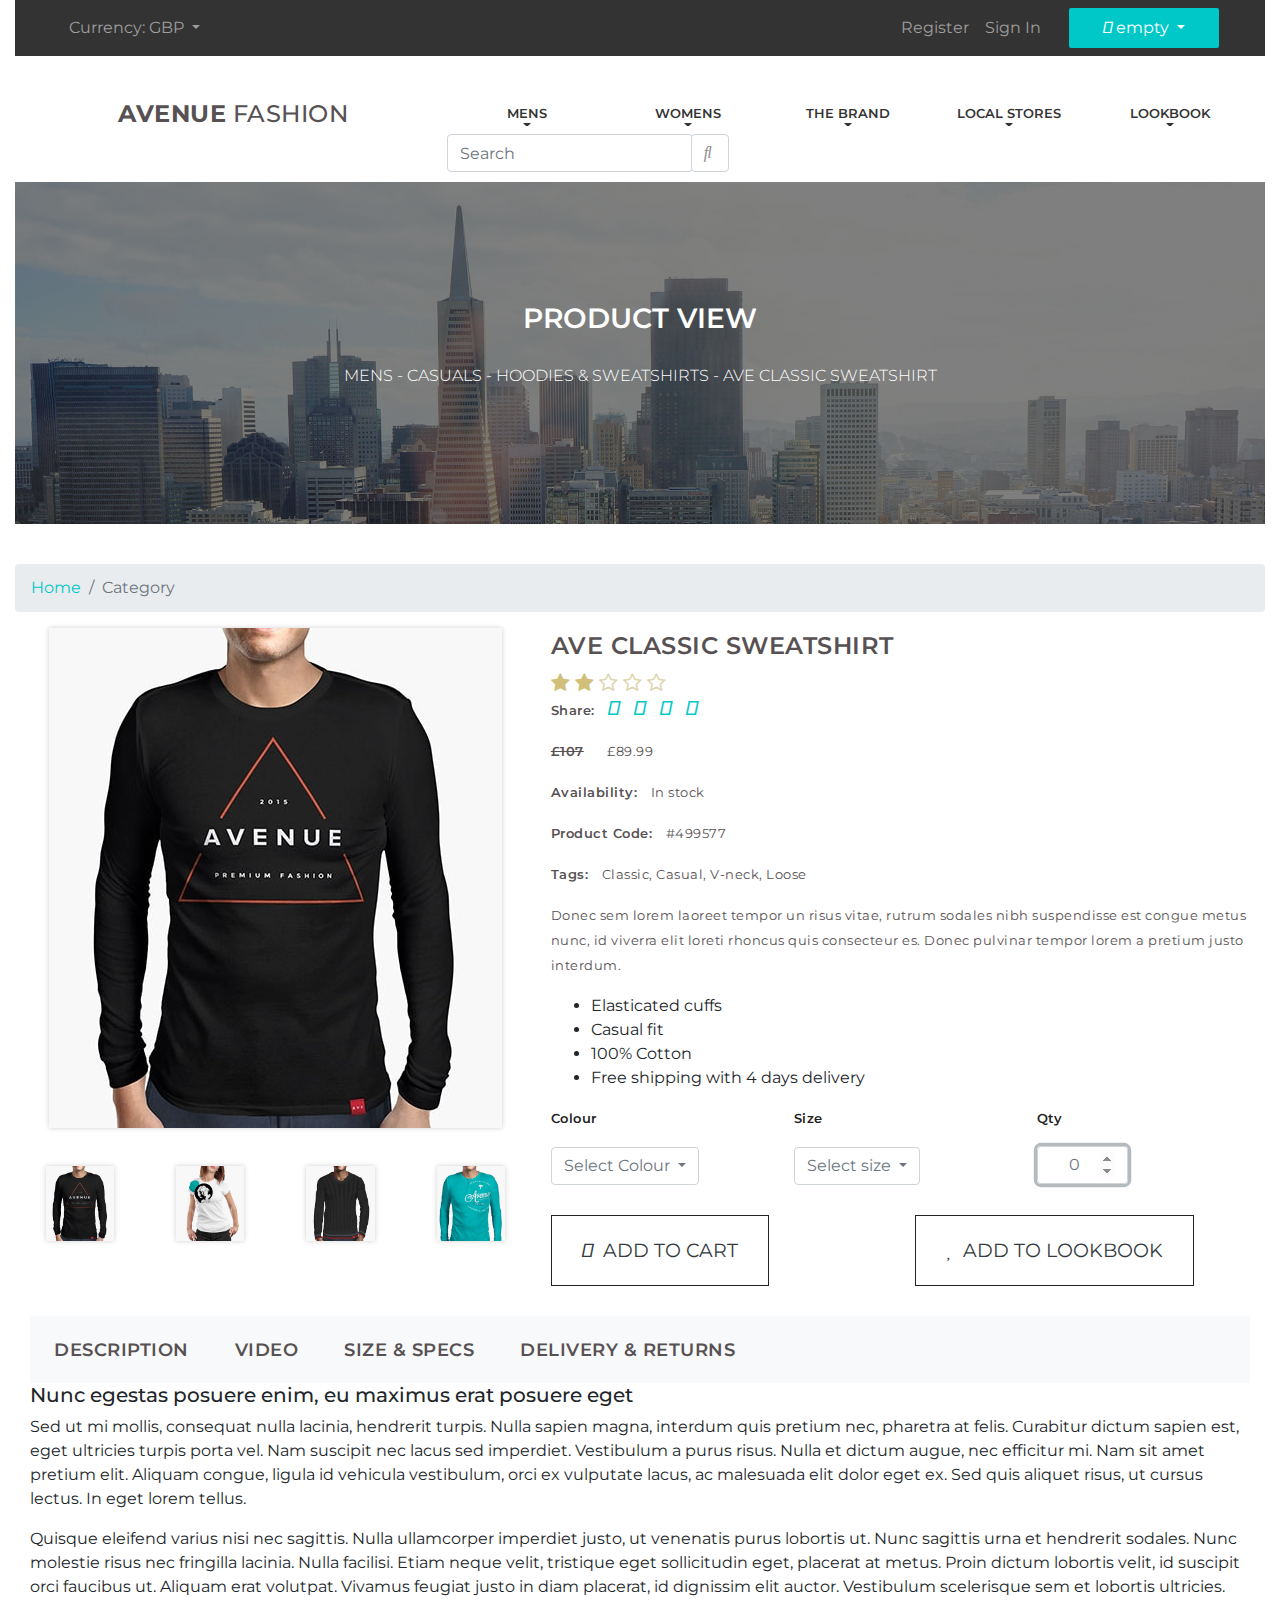
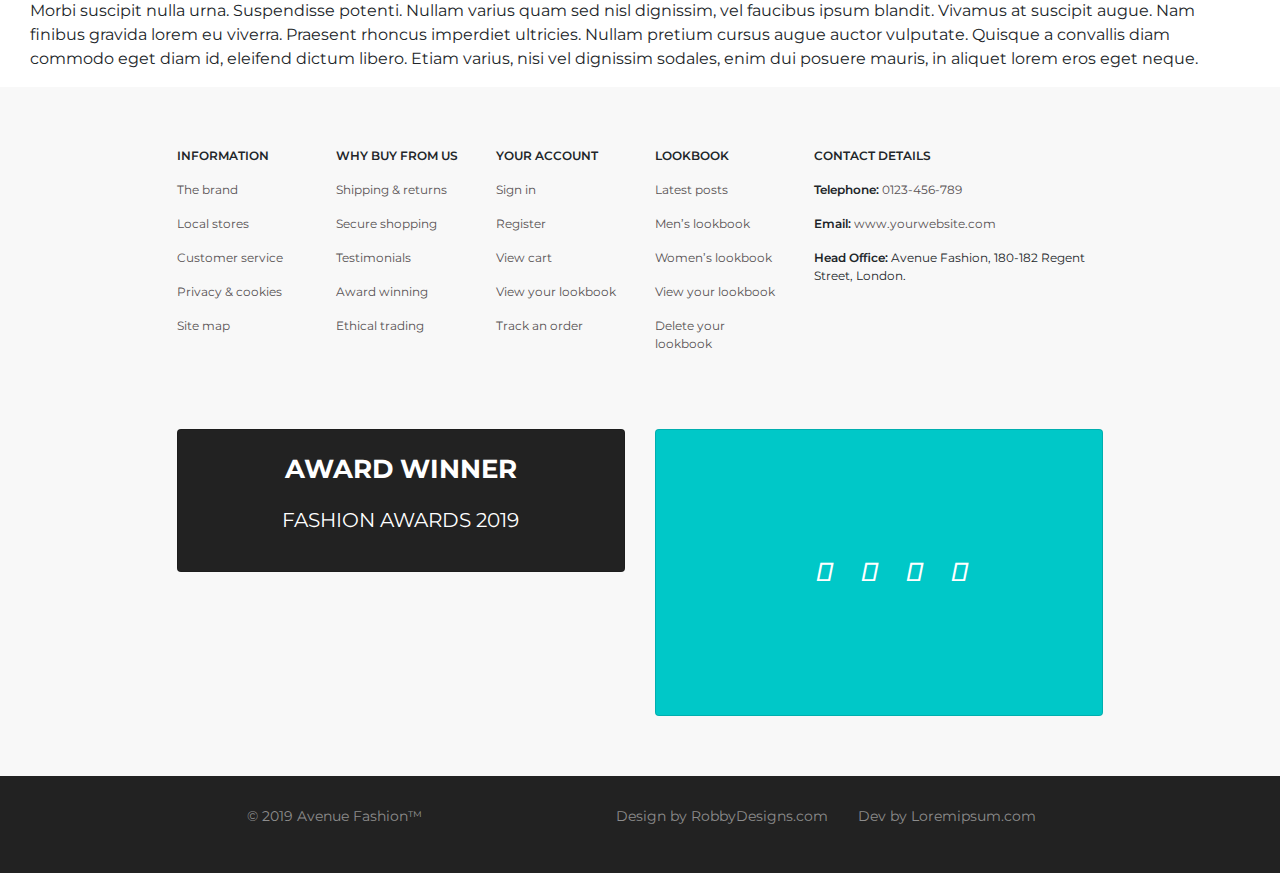
==== commit 02787fda: "fashions-2" ====
--- a/category.html
+++ b/category.html
@@ -38,10 +38,10 @@
                     </ul>
                     <ul class="nav navbar-nav navbar-right">
                         <li class="nav-item">
-                            <a class="nav-link" href="#">Register</a>
+                            <a class="nav-link" href="register.html" target="_blank">Register</a>
                         </li>
                         <li class="nav-item">
-                            <a class="nav-link" href="#">Sign In</a>
+                            <a class="nav-link" href="sign.html" target="_blank">Sign In</a>
                         </li>
                         <li class="nav-item dropdown table-active">
                             <a class="nav-link dropdown-toggle" href="#" id="navbarDropdown" role="button" data-toggle="dropdown" aria-haspopup="true" aria-expanded="false">
@@ -53,7 +53,6 @@
             </nav>
         </div>
     </div>
-
     <div class="headers container-fluid">
         <div class="row menu-row menu-row-brand">
 
@@ -135,25 +134,10 @@
 
                         </li>
                         <li class="nav-item active dropdown">
-                            <a class="nav-link dropdown-toggle toggle" href="#" id="navbarDropdown" role="button" data-toggle="dropdown" aria-haspopup="true" aria-expanded="false">
-                                Lookbook
-                            </a>
-                            <div class="dropdown-menu" aria-labelledby="navbarDropdown">
-                                <div class="row">
-                                    <div class="col-6">
-                                        <a class="dropdown-item active_title" href="#">Lookbook</a>
-                                        <a class="dropdown-item" href="#">Latest posts</a>
-                                        <a class="dropdown-item" href="#">Women’s l’book</a>
-                                        <a class="dropdown-item" href="#">Men’s l’book</a>
-                                        <a class="dropdown-item" href="#">L’books RSS feed</a>
-                                    </div>
-                                    <div class="col-6">
-                                        <a class="dropdown-item active_title" href="#">Lookbook</a>
-                                        <a class="dropdown-item" href="#">View your l’book</a>
-                                        <a class="dropdown-item" href="#">Delete your l’book</a>
-                                    </div>
-                                </div>
-                            </div>
+                            <a class="nav-link dropdown-toggle" href="lookbook.html" target="_blank" id="navbarDropdown" role="button"  aria-haspopup="true" aria-expanded="false">
+                                <span>Lookbook</span>
+                            </a>
+
                         </li>
                         <form class="form-inline my-2 my-lg-0">
                             <input class="form-control mr-sm-2" type="search" placeholder="Search" aria-label="Search">
@@ -171,18 +155,21 @@
         </div>
 
     </div>
-
+    <nav aria-label="breadcrumb">
+        <ol class="breadcrumb">
+            <li class="breadcrumb-item"><a href="index.html">Home</a></li>
+            <li class="breadcrumb-item active" aria-current="page">Category</li>
+        </ol>
+    </nav>
     <div class="category-content container">
         <div class="row">
             <div class="col-lg-5 col-md-12">
-
                 <div class="row">
                     <div class="img-1 col-lg-12">
                         <img class="mx-auto img-fluid zoomIn" src="img/item_1.jpg" alt="">
 
                 </div>
                 </div>
-
                 <div class="row">
                     <div class="img-2 col-lg-12">
 
@@ -190,7 +177,6 @@
 
                     </div>
                 </div>
-
                 <div class="row">
                     <div class="img-3 col-lg-12">
 
@@ -198,7 +184,6 @@
 
                     </div>
                 </div>
-
                 <div class="row">
                     <div class="img-4 col-lg-12">
 
@@ -206,7 +191,6 @@
 
                     </div>
                 </div>
-
                 <div class="row">
                     <div class="col-3">
                         <a class="nav-item nav-link active" id="link-5" href=""><img class="mx-auto img-fluid" src="img/item_1.jpg" alt=""></a>
@@ -231,13 +215,6 @@
                     </div>
 
                 </div>
-
-
-
-
-
-
-
             </div>
             <div class="col-lg-7 col-md-12">
 <h4>Ave classic sweatshirt</h4>
@@ -254,17 +231,13 @@
                 </div>
             </div>
         </div>
-
-                <p><span>Share:</span>
-
-                <a href="#"><i class="fab fa-facebook-f"></i></a>
+    <p><span>Share:</span>
+        <a href="#"><i class="fab fa-facebook-f"></i></a>
                 <a href="#"><i class="fab fa-twitter"></i></a>
                 <a href="#"><i class="fab fa-instagram"></i></a>
                 <a href="#"><i class="fab fa-pinterest"></i></a>
-
-                </p>
-
-                <p class="category-price"><span>£107</span> £89.99</p>
+    </p>
+    <p class="category-price"><span>£107</span> £89.99</p>
                 <p class="category-stock"><span>Availability:</span> In stock</p>
                 <p class="category-code"><span>Product Code:</span> #499577</p>
                 <p class="category-tags"><span>Tags:</span> Classic, Casual, V-neck, Loose</p>
@@ -276,30 +249,23 @@
                     <li>Free shipping with 4 days delivery</li>
 
                 </ul>
-
-                <div class="category-dropdown row">
+    <div class="category-dropdown row">
                     <div class="dropdown col-lg-4">
                         <p>Colour</p>
                         <a class="btn btn-outline-secondary dropdown-toggle" href="#" role="button" id="dropdownMenuLink" data-toggle="dropdown" aria-haspopup="true" aria-expanded="false">
                             Select Colour
                         </a>
-
                         <div class="dropdown-menu" aria-labelledby="dropdownMenuLink">
                             <a class="dropdown-item" href="#">black</a>
                             <a class="dropdown-item" href="#">white</a>
                             <a class="dropdown-item" href="#">blue</a>
                         </div>
-
-
-
-
                     </div>
                     <div class="dropdown col-lg-4">
                         <p>Size</p>
                         <a class="btn btn-outline-secondary dropdown-toggle" href="#" role="button" id="dropdownMenuLink" data-toggle="dropdown" aria-haspopup="true" aria-expanded="false">
                             Select size
                         </a>
-
                         <div class="dropdown-menu" aria-labelledby="dropdownMenuLink">
                             <a class="dropdown-item" href="#">xs</a>
                             <a class="dropdown-item" href="#">s</a>
@@ -308,10 +274,6 @@
                             <a class="dropdown-item" href="#">xl</a>
                             <a class="dropdown-item" href="#">xxl</a>
                         </div>
-
-
-
-
                     </div>
                     <div class="category-step col-lg-4">
                         <label class="category-form-label" for="category-form-step">Qty</label>
@@ -320,22 +282,17 @@
                         </div>
                     </div>
                 </div>
-
     <div class="category-btn row">
                     <div class="btn-category  col-lg-6" id="btn-category-1">
                         <a href="#" class="btn btn-outline-dark"><i class="fas fa-shopping-cart"></i>Add to Cart</a>
                     </div>
-
-                    <div class="btn-category  col-lg-6" id="btn-category-2">
+        <div class="btn-category  col-lg-6" id="btn-category-2">
                         <a href="#" class="btn btn-outline-dark"><i class="fas fa-heart"></i>Add to LookBook</a>
                     </div>
                 </div>
-
-
-    </div>
-            </div>
-        </div>
-
+</div>
+            </div>
+        </div>
         <div class="row">
             <div class="col-12">
                 <nav class="navbar navbar-expand-lg navbar-light bg-light">
@@ -349,7 +306,6 @@
                 </nav>
             </div>
         </div>
-
         <div class="row">
             <div class="col-12 description" id="description">
                 <h5>Nunc egestas posuere enim, eu maximus erat posuere eget</h5>
@@ -357,13 +313,11 @@
                 <p>Quisque eleifend varius nisi nec sagittis. Nulla ullamcorper imperdiet justo, ut venenatis purus lobortis ut. Nunc sagittis urna et hendrerit sodales. Nunc molestie risus nec fringilla lacinia. Nulla facilisi. Etiam neque velit, tristique eget sollicitudin eget, placerat at metus. Proin dictum lobortis velit, id suscipit orci faucibus ut. Aliquam erat volutpat. Vivamus feugiat justo in diam placerat, id dignissim elit auctor. Vestibulum scelerisque sem et lobortis ultricies. Morbi suscipit nulla urna. Suspendisse potenti. Nullam varius quam sed nisl dignissim, vel faucibus ipsum blandit. Vivamus at suscipit augue. Nam finibus gravida lorem eu viverra. Praesent rhoncus imperdiet ultricies. Nullam pretium cursus augue auctor vulputate. Quisque a convallis diam commodo eget diam id, eleifend dictum libero. Etiam varius, nisi vel dignissim sodales, enim dui posuere mauris, in aliquet lorem eros eget neque.</p>
             </div>
         </div>
-
         <div class="row">
             <div class="col-12 video" id="video">
                 <p>Видео пока что нету!</p>
             </div>
         </div>
-
         <div class="row">
             <div class="col-12 size" id="size">
                 <div class="table-responsive">
@@ -377,7 +331,6 @@
                                 <td>XL</td>
                                 <td>XXL</td>
                                 <td>XXXL</td>
-
                             </tr>
                         <tr>
                             <td>Мужские размеры</td>
@@ -388,7 +341,6 @@
                             <td>52–54</td>
                             <td>54–56</td>
                             <td>56–58</td>
-
                         </tr>
                         <tr>
                             <td>Женские размеры</td>
@@ -399,14 +351,11 @@
                             <td>48–50</td>
                             <td>50–52</td>
                             <td>52–54</td>
-
-
                         </tr>
                     </table>
                 </div>
             </div>
         </div>
-
         <div class="row">
             <div class="col-12 delivery" id="delivery">
                 <p>Напишите первый отзыв!</p>
